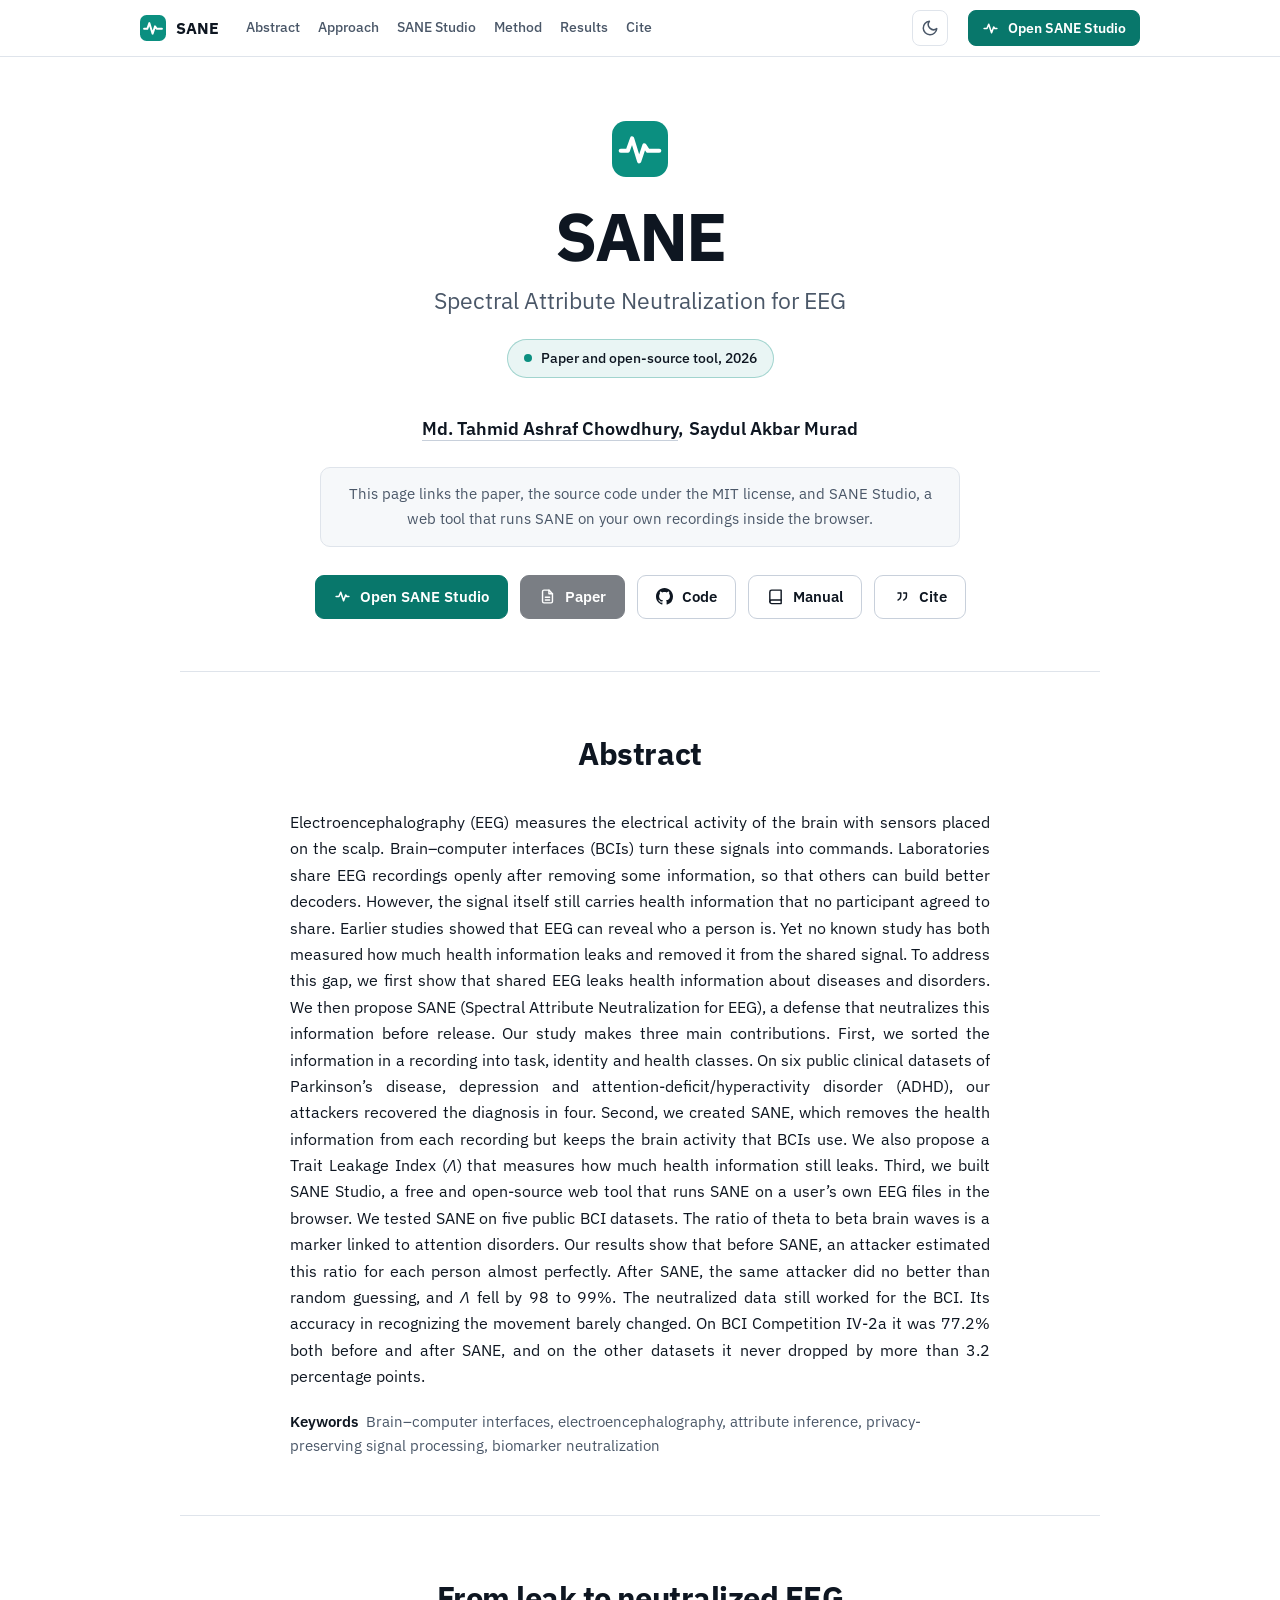
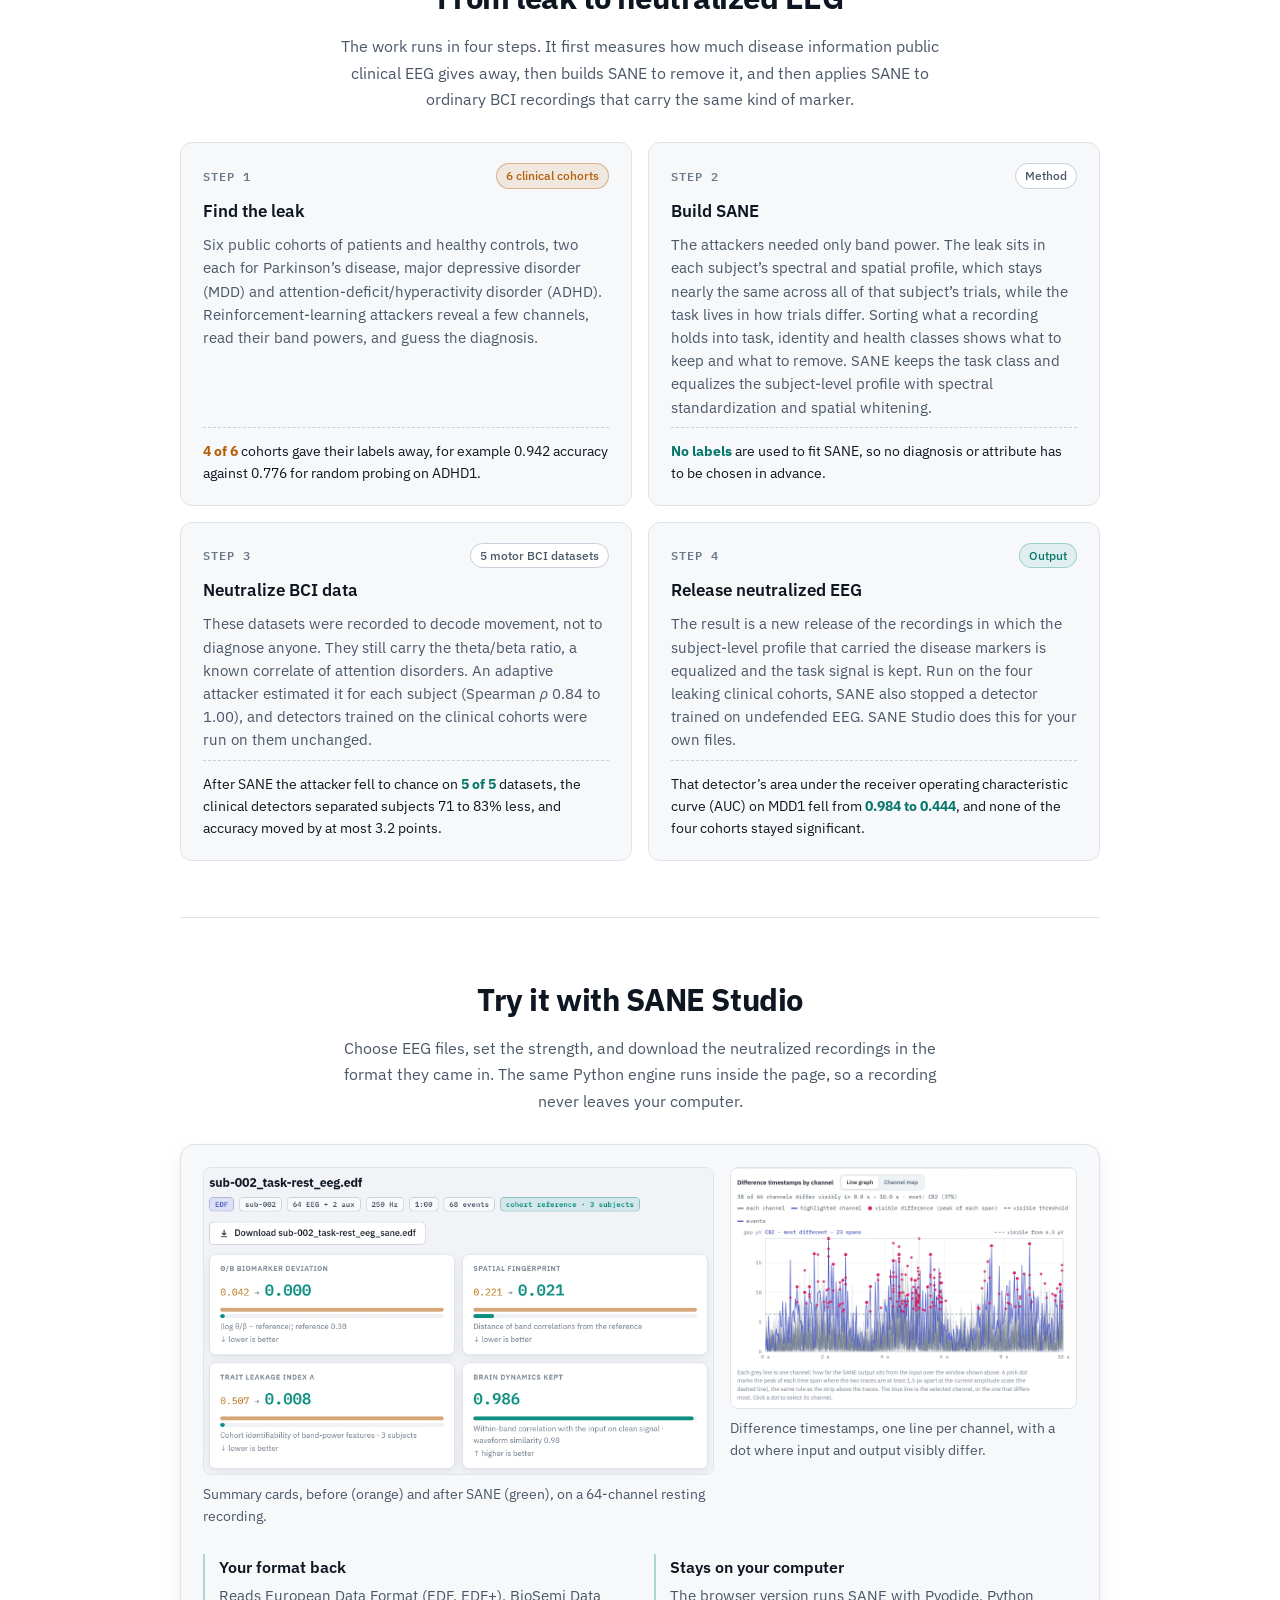
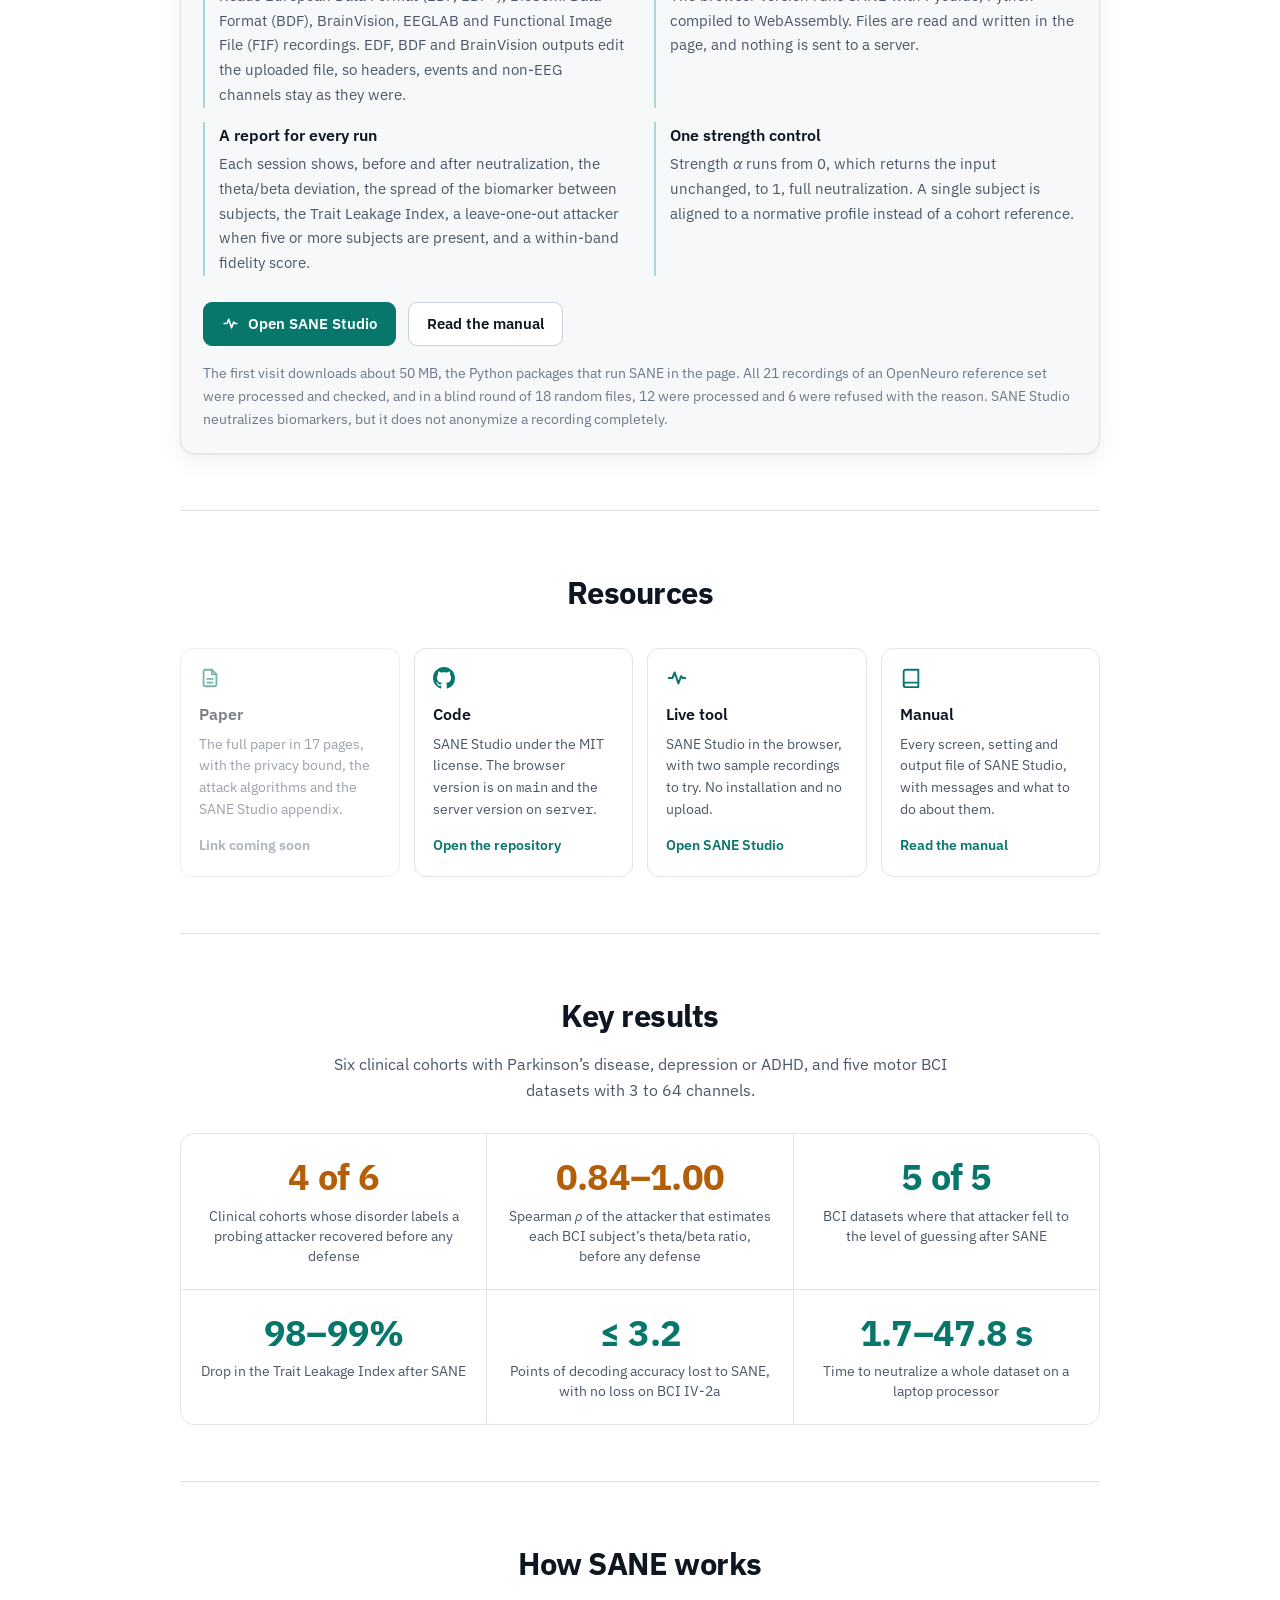
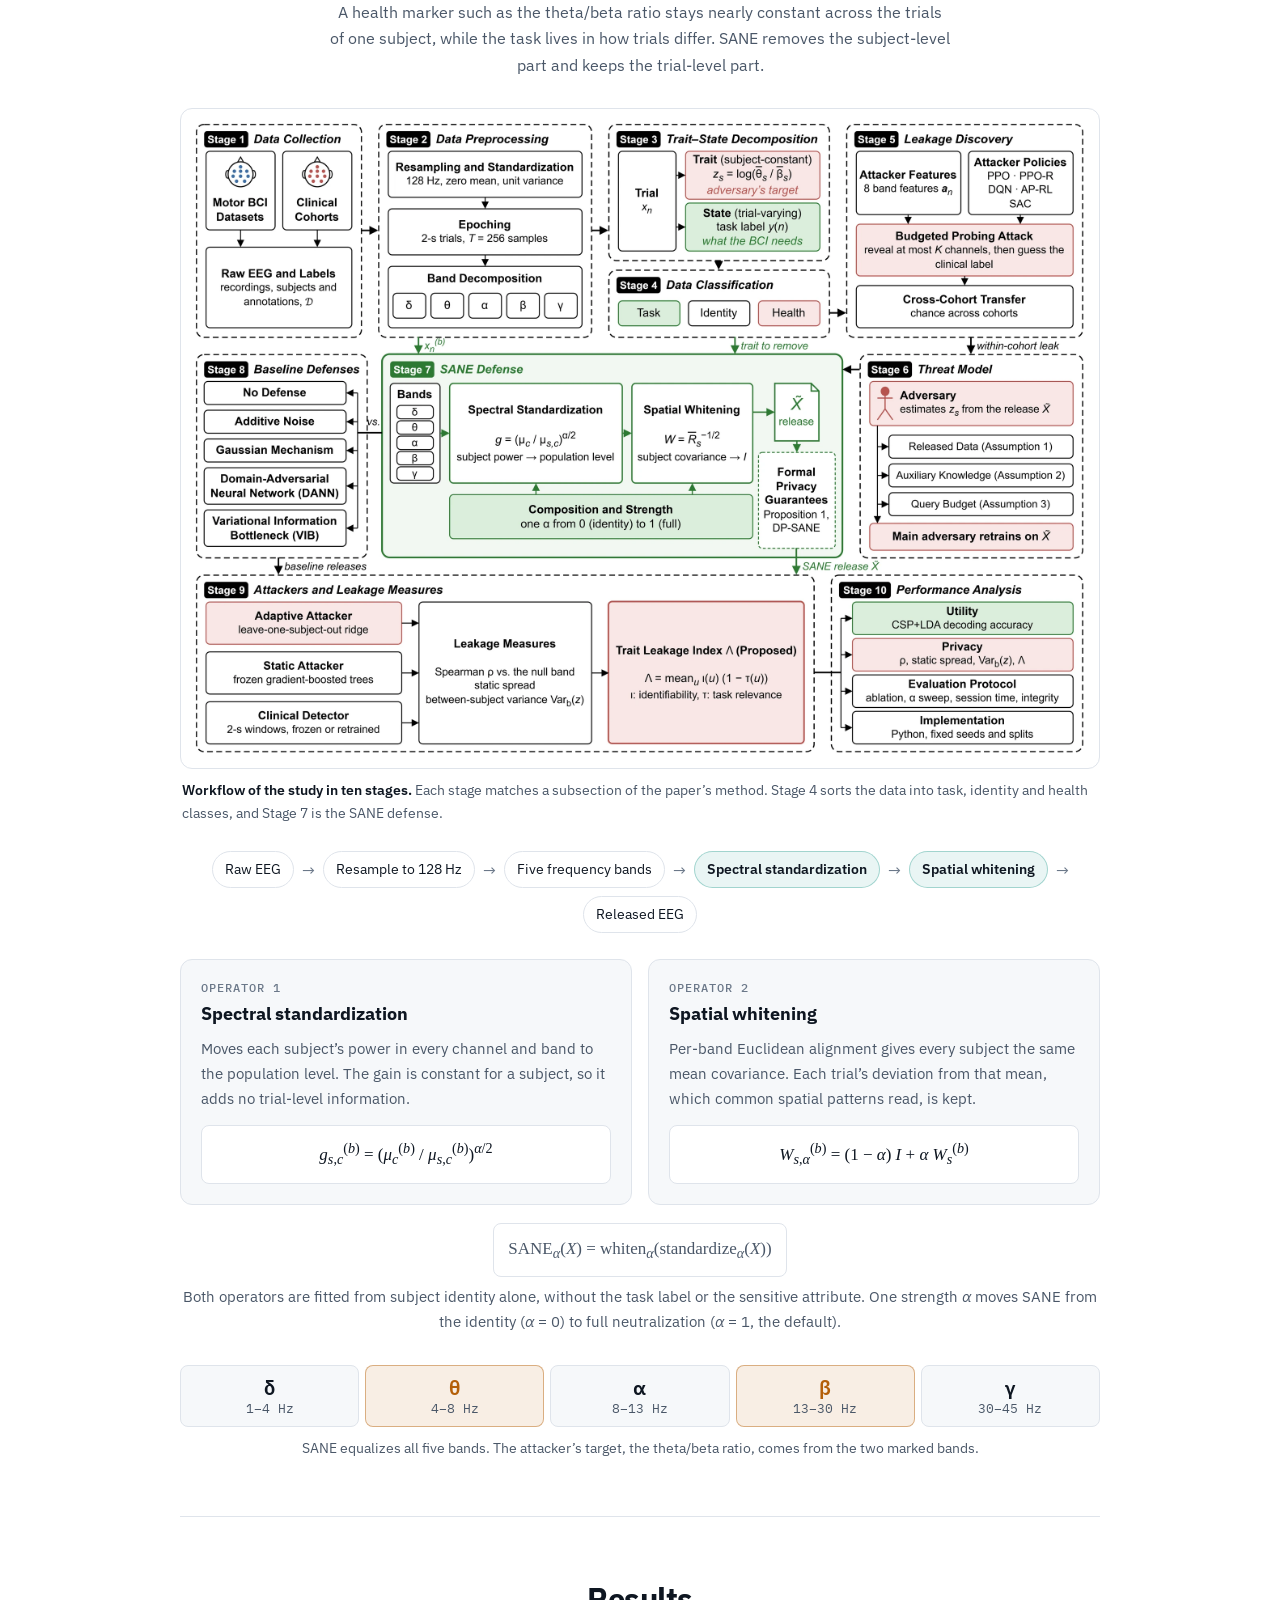
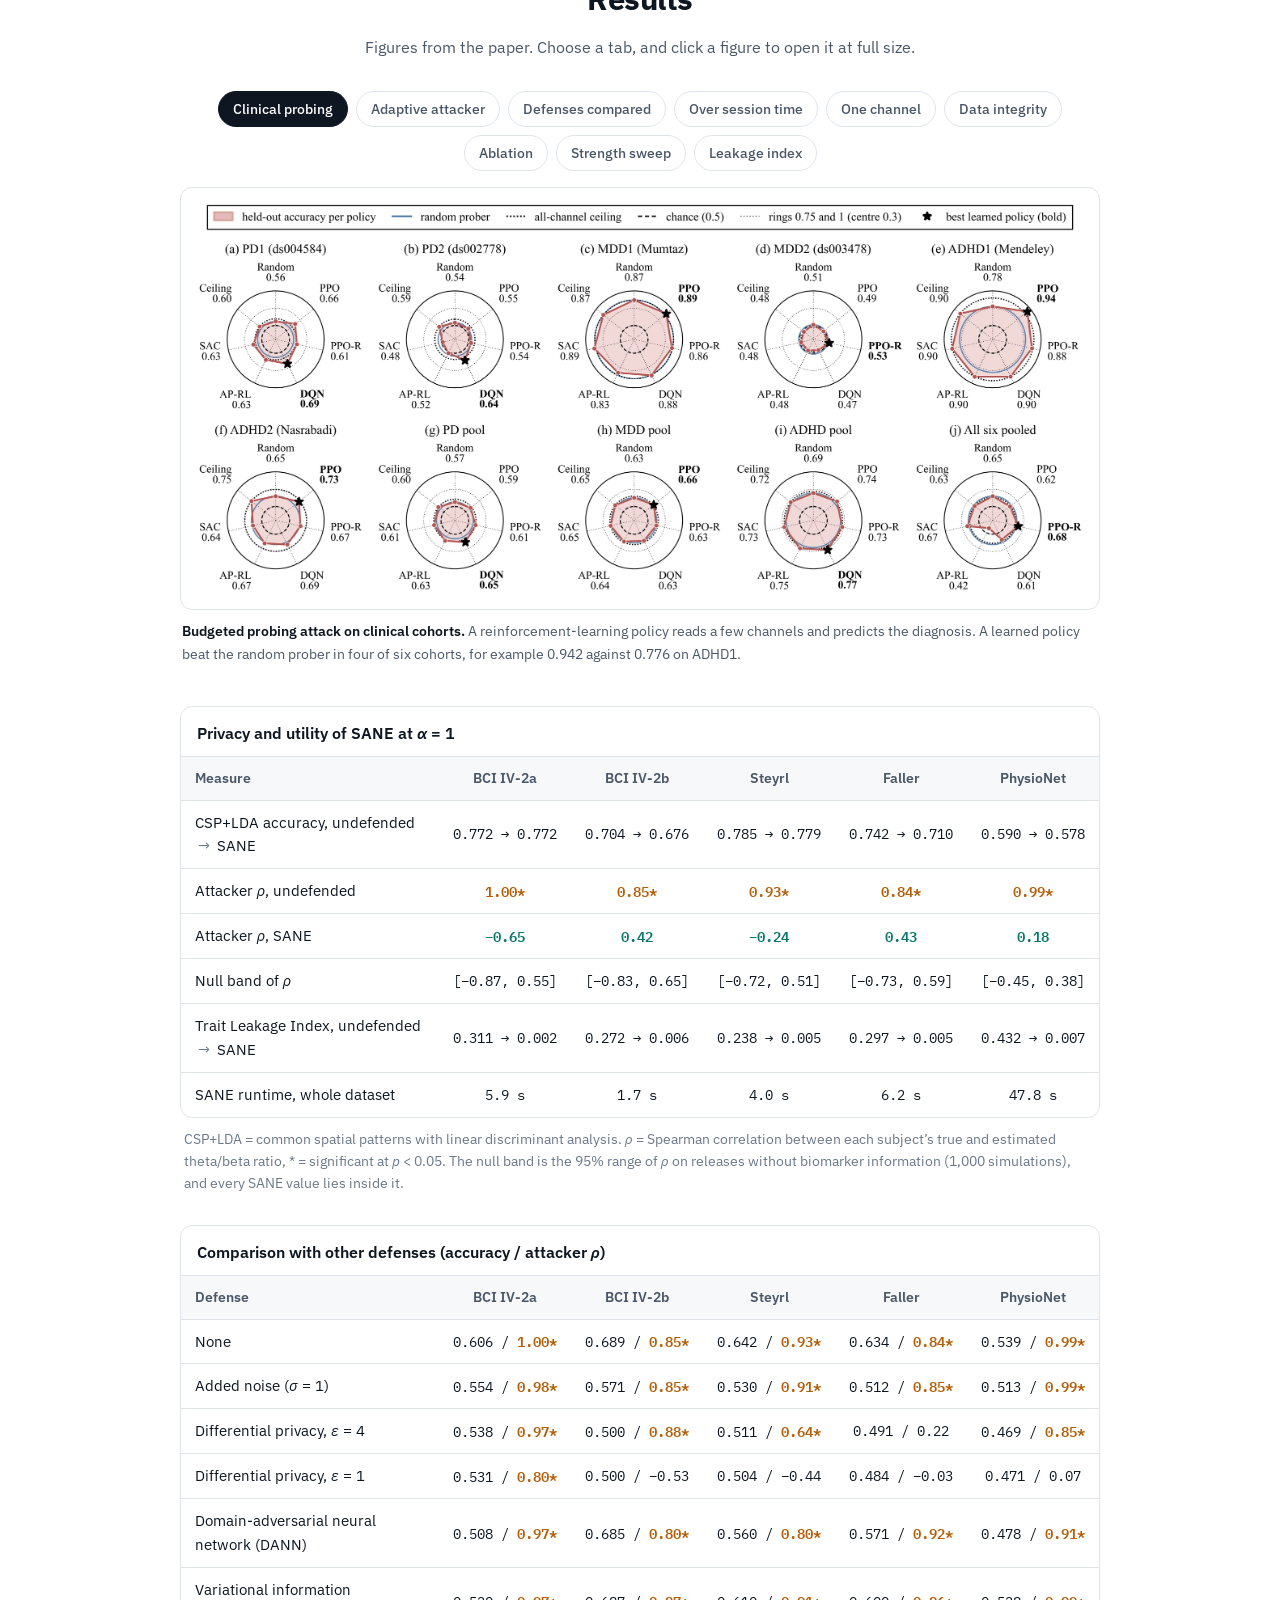
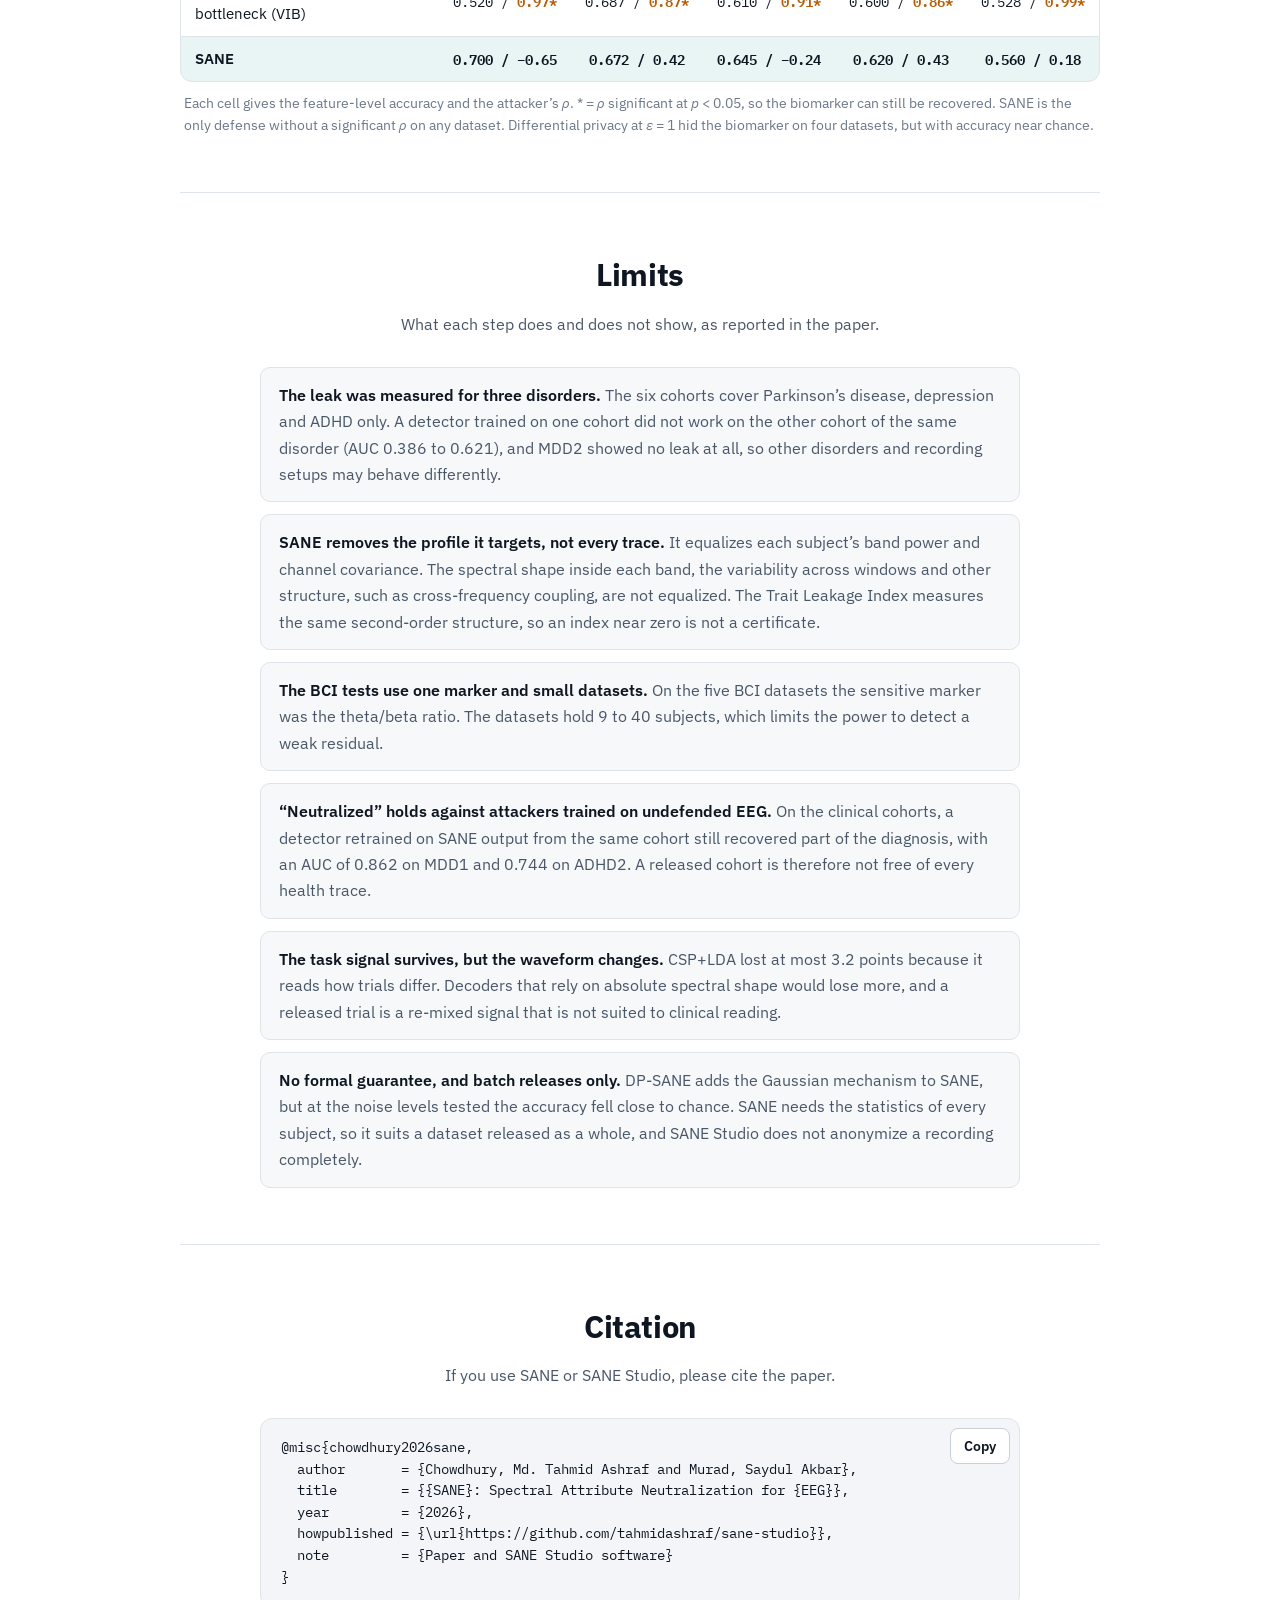
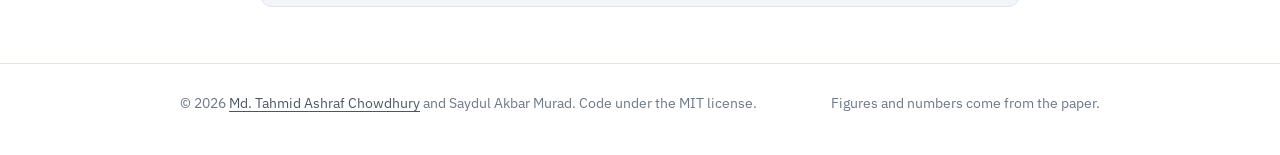
==== index.html @ 921cb422 "Use the edited final abstract on the project page Same content as the paper's final abstract, with v" ====
<!doctype html>
<html lang="en">
<head>
<meta charset="utf-8">
<meta name="viewport" content="width=device-width, initial-scale=1">
<title>SANE: Spectral Attribute Neutralization for EEG</title>
<meta name="description" content="SANE removes subject-level health markers from shared EEG recordings and keeps the brain activity that BCI decoders read. Paper, results, code, and the SANE Studio web tool.">
<meta name="author" content="Md. Tahmid Ashraf Chowdhury, Saydul Akbar Murad">
<meta property="og:title" content="SANE: Spectral Attribute Neutralization for EEG">
<meta property="og:description" content="Paper, code and the SANE Studio web tool for removing health markers from shared EEG.">
<meta property="og:type" content="website">
<!-- PAPER LINK: paste the paper's web address between the quotes below (for example its arXiv or
     IEEE Xplore page). While it is empty, the Paper buttons show "Link coming soon". -->
<script>var SANE_PAPER_URL = "";</script>
<link rel="preconnect" href="https://fonts.googleapis.com">
<link rel="preconnect" href="https://fonts.gstatic.com" crossorigin>
<link rel="stylesheet" href="https://fonts.googleapis.com/css2?family=IBM+Plex+Mono:wght@400;500;600&family=IBM+Plex+Sans:ital,wght@0,400;0,500;0,600;0,700;1,400&display=swap">
<link rel="icon" href="data:image/svg+xml,%3Csvg xmlns='http://www.w3.org/2000/svg' viewBox='0 0 32 32'%3E%3Crect width='32' height='32' rx='8' fill='%230b8f80'/%3E%3Cpath d='M5 17h4l2.5-7 4 13 3-9 2 3H27' fill='none' stroke='white' stroke-width='2.4' stroke-linecap='round' stroke-linejoin='round'/%3E%3C/svg%3E">
<script>
  /* Same key as SANE Studio, so a theme picked on one page carries to the other. */
  try { var t = localStorage.getItem("sane-theme"); if (t === "light" || t === "dark") document.documentElement.dataset.theme = t; } catch (e) {}
</script>
<style>
:root {
  --bg: #ffffff; --surface: #f6f8fa; --surface-2: #eef2f6;
  --line: #dfe4eb; --line-strong: #c8d0db;
  --text: #0e1621; --text-2: #4a5768; --text-3: #6b7889;
  --brand: #08776b; --brand-mark: #0b8f80; --on-brand: #ffffff;
  --brand-soft: rgba(11, 143, 128, .09); --brand-line: rgba(11, 143, 128, .32);
  --in: #b45f08; --in-soft: rgba(194, 104, 10, .11);
  --ink: #0e1621; --on-ink: #ffffff;
  --paper: #ffffff; --code: #f3f5f8;
  --shadow: 0 1px 2px rgba(16, 24, 40, .05), 0 8px 24px rgba(16, 24, 40, .06);
  --sans: "IBM Plex Sans", system-ui, -apple-system, "Segoe UI", sans-serif;
  --mono: "IBM Plex Mono", ui-monospace, "SFMono-Regular", Menlo, Consolas, monospace;
  color-scheme: light;
}
@media (prefers-color-scheme: dark) {
  :root:not([data-theme="light"]) {
    --bg: #0b1016; --surface: #111821; --surface-2: #172130;
    --line: #1f2a37; --line-strong: #2c3848;
    --text: #e7edf5; --text-2: #a4b0c0; --text-3: #7f8c9e;
    --brand: #33d1be; --brand-mark: #0b8f80; --on-brand: #04211d;
    --brand-soft: rgba(51, 209, 190, .10); --brand-line: rgba(51, 209, 190, .34);
    --in: #f2a541; --in-soft: rgba(242, 165, 65, .13);
    --ink: #e7edf5; --on-ink: #0b1016;
    --paper: #ffffff; --code: #0f151d;
    --shadow: 0 1px 0 rgba(255, 255, 255, .03), 0 10px 28px rgba(0, 0, 0, .45);
    color-scheme: dark;
  }
}
:root[data-theme="dark"] {
  --bg: #0b1016; --surface: #111821; --surface-2: #172130;
  --line: #1f2a37; --line-strong: #2c3848;
  --text: #e7edf5; --text-2: #a4b0c0; --text-3: #7f8c9e;
  --brand: #33d1be; --brand-mark: #0b8f80; --on-brand: #04211d;
  --brand-soft: rgba(51, 209, 190, .10); --brand-line: rgba(51, 209, 190, .34);
  --in: #f2a541; --in-soft: rgba(242, 165, 65, .13);
  --ink: #e7edf5; --on-ink: #0b1016;
  --paper: #ffffff; --code: #0f151d;
  --shadow: 0 1px 0 rgba(255, 255, 255, .03), 0 10px 28px rgba(0, 0, 0, .45);
  color-scheme: dark;
}

* { box-sizing: border-box; }
html { scroll-behavior: smooth; scroll-padding-top: 72px; }
@media (prefers-reduced-motion: reduce) { html { scroll-behavior: auto; } * { transition: none !important; } }
body { margin: 0; background: var(--bg); color: var(--text); font: 16px/1.65 var(--sans);
  -webkit-font-smoothing: antialiased; }
a { color: var(--brand); text-underline-offset: 3px; }
a:hover { text-decoration-thickness: 2px; }
:focus-visible { outline: 2px solid var(--brand); outline-offset: 3px; border-radius: 4px; }
img { max-width: 100%; height: auto; display: block; }
h1, h2, h3 { text-wrap: balance; margin: 0; }
.mono { font-family: var(--mono); font-variant-numeric: tabular-nums; }

/* ------------------------------------------------------------ top bar */
.topbar { position: sticky; top: 0; z-index: 10; border-bottom: 1px solid var(--line);
  background: color-mix(in srgb, var(--bg) 88%, transparent); backdrop-filter: saturate(1.4) blur(10px); }
.topbar-in { max-width: 1040px; margin: 0 auto; padding-inline: 20px; height: 56px;
  display: flex; align-items: center; gap: 20px; }
.brand { display: flex; align-items: center; gap: 10px; color: var(--text); text-decoration: none; font-weight: 700; letter-spacing: -.01em; }
.brand svg { width: 26px; height: 26px; flex: none; }
.nav { display: flex; gap: 18px; margin-left: 8px; }
.nav a { color: var(--text-2); text-decoration: none; font-size: 14px; font-weight: 500; }
.nav a:hover { color: var(--text); }
.topbar .spacer { flex: 1; }
.icon-btn { width: 36px; height: 36px; display: inline-grid; place-items: center; border-radius: 8px;
  border: 1px solid var(--line); background: transparent; color: var(--text-2); cursor: pointer; }
.icon-btn:hover { color: var(--text); background: var(--surface); }
.icon-btn svg { width: 18px; height: 18px; }
@media (max-width: 760px) { .nav { display: none; } }

/* ------------------------------------------------------------ buttons */
.btn { display: inline-flex; align-items: center; gap: 9px; height: 44px; padding: 0 18px;
  border-radius: 9px; font: 600 15px/1 var(--sans); text-decoration: none; white-space: nowrap;
  border: 1px solid var(--line-strong); background: var(--bg); color: var(--text);
  transition: background .15s, border-color .15s, transform .06s; }
.btn:hover { background: var(--surface); text-decoration: none; }
.btn:active { transform: translateY(1px); }
.btn svg { width: 17px; height: 17px; flex: none; }
.btn-brand { background: var(--brand); border-color: var(--brand); color: var(--on-brand); }
.btn-brand:hover { background: color-mix(in srgb, var(--brand) 88%, var(--text)); }
.btn-ink { background: var(--ink); border-color: var(--ink); color: var(--on-ink); }
.btn-ink:hover { background: color-mix(in srgb, var(--ink) 86%, var(--bg)); }
.btn-sm { height: 36px; padding: 0 13px; font-size: 14px; border-radius: 8px; }
@media (max-width: 480px) { .topbar .btn-sm span { display: none; } }

.paper-link.soon { opacity: .55; cursor: default; }
.paper-link.soon:hover { background: inherit; }
.btn-ink.paper-link.soon:hover { background: var(--ink); }
.res.paper-link.soon:hover { border-color: var(--line); background: var(--bg); }
.res.paper-link.soon .go { color: var(--text-3); }

/* ------------------------------------------------------------ layout */
.wrap { max-width: 960px; margin: 0 auto; padding-inline: 20px; }
section { padding-block: 56px; border-top: 1px solid var(--line); }
section:first-of-type { border-top: 0; }
.sec-head { text-align: center; margin-bottom: 30px; }
.sec-head h2 { font-size: clamp(25px, 3.4vw, 31px); font-weight: 700; letter-spacing: -.015em; }
.sec-head p { margin: 10px auto 0; max-width: 62ch; color: var(--text-2); }
.prose { max-width: 70ch; margin-inline: auto; }
.prose p { margin: 0 0 14px; }

/* ------------------------------------------------------------ hero */
.hero { text-align: center; padding-block: 64px 52px; }
.hero .mark { width: 56px; height: 56px; margin: 0 auto 18px; }
.hero h1 { font-size: clamp(46px, 8vw, 68px); line-height: 1; letter-spacing: -.035em; font-weight: 700; }
.hero .subtitle { margin: 14px auto 0; font-size: clamp(18px, 2.6vw, 23px); color: var(--text-2); max-width: 42ch; line-height: 1.4; }
.pill { display: inline-flex; align-items: center; gap: 9px; margin-top: 22px; padding: 7px 16px;
  border-radius: 999px; border: 1px solid var(--brand-line); background: var(--brand-soft);
  color: var(--text); font-size: 14px; font-weight: 500; }
.pill i { width: 8px; height: 8px; border-radius: 50%; background: var(--brand-mark); flex: none; }
.authors { margin: 22px 0 0; font-size: 18px; font-weight: 600; }
.authors a { color: var(--text); text-decoration: none; border-bottom: 1px solid var(--line-strong); }
.authors a:hover { border-bottom-color: var(--text); }
.authors .and { margin-right: .15em; }
.release { max-width: 640px; margin: 24px auto 0; padding: 14px 20px; border-radius: 10px;
  background: var(--surface); border: 1px solid var(--line); color: var(--text-2); font-size: 15px; }
.actions { display: flex; flex-wrap: wrap; justify-content: center; gap: 12px; margin-top: 28px; }

/* ------------------------------------------------------------ abstract */
.abstract p { text-align: justify; hyphens: auto; margin: 0; }
.keywords { margin-top: 20px !important; text-align: left !important; color: var(--text-2); font-size: 15px; }
.keywords b { color: var(--text); font-weight: 600; }

/* ------------------------------------------------------------ studio */
.studio-panel { border: 1px solid var(--line); border-radius: 14px; background: var(--surface);
  padding: 22px; box-shadow: var(--shadow); }
.shots { display: grid; grid-template-columns: 1.47fr 1fr; gap: 16px; align-items: start; }
.shots figure { margin: 0; }
.shots img { border-radius: 8px; border: 1px solid var(--line); background: var(--paper); }
.shots figcaption { margin-top: 8px; font-size: 13.5px; color: var(--text-2); }
@media (max-width: 700px) { .shots { grid-template-columns: 1fr; } }
.features { display: grid; grid-template-columns: repeat(2, minmax(0, 1fr)); gap: 14px 28px; margin: 26px 0 0; }
.features div { padding-left: 14px; border-left: 2px solid var(--brand-line); }
.features h3 { font-size: 16px; font-weight: 600; margin-bottom: 4px; }
.features p { margin: 0; color: var(--text-2); font-size: 15px; }
@media (max-width: 640px) { .features { grid-template-columns: 1fr; } }
.studio-cta { display: flex; flex-wrap: wrap; align-items: center; gap: 12px; margin-top: 26px; }
.studio-note { margin: 16px 0 0; font-size: 14px; color: var(--text-3); }

/* ------------------------------------------------------------ resources */
.res-grid { display: grid; grid-template-columns: repeat(4, minmax(0, 1fr)); gap: 14px; }
@media (max-width: 860px) { .res-grid { grid-template-columns: repeat(2, minmax(0, 1fr)); } }
@media (max-width: 460px) { .res-grid { grid-template-columns: 1fr; } }
.res { display: flex; flex-direction: column; gap: 6px; padding: 18px; border: 1px solid var(--line);
  border-radius: 12px; color: var(--text); text-decoration: none; background: var(--bg);
  transition: border-color .15s, background .15s; }
.res:hover { border-color: var(--brand-line); background: var(--surface); text-decoration: none; }
.res svg { width: 22px; height: 22px; color: var(--brand); }
.res h3 { font-size: 16px; font-weight: 600; margin-top: 6px; }
.res p { margin: 0; color: var(--text-2); font-size: 14px; line-height: 1.55; flex: 1; }
.res .go { margin-top: 8px; font-size: 14px; font-weight: 600; color: var(--brand); }

/* ------------------------------------------------------------ key results */
.stats { display: grid; grid-template-columns: repeat(3, minmax(0, 1fr)); gap: 1px; background: var(--line);
  border: 1px solid var(--line); border-radius: 14px; overflow: hidden; }
@media (max-width: 720px) { .stats { grid-template-columns: repeat(2, minmax(0, 1fr)); } }
@media (max-width: 340px) { .stats { grid-template-columns: 1fr; } }
@media (max-width: 520px) { .abstract p { text-align: left; } .stat { padding: 18px 12px; } }
.stat { background: var(--bg); padding: 22px 20px; text-align: center; }
.stat b { display: block; font: 700 clamp(28px, 4vw, 36px)/1.15 var(--sans); letter-spacing: -.02em; color: var(--brand); font-variant-numeric: tabular-nums; }
.stat b.before { color: var(--in); }
.stat span { display: block; margin-top: 8px; font-size: 14px; color: var(--text-2); line-height: 1.45; }

/* ------------------------------------------------------------ method */
.figure-card { margin: 0; border: 1px solid var(--line); border-radius: 12px; background: var(--paper); padding: 14px; }
.figure-card a { display: block; }
.fig-cap { margin: 10px 2px 0; font-size: 14px; color: var(--text-2); }
.fig-cap b { color: var(--text); font-weight: 600; }
.ops { display: grid; grid-template-columns: repeat(2, minmax(0, 1fr)); gap: 16px; margin-top: 26px; }
@media (max-width: 680px) { .ops { grid-template-columns: minmax(0, 1fr); } }
.op { min-width: 0; border: 1px solid var(--line); border-radius: 12px; padding: 20px; background: var(--surface); }
.op .step { font: 500 12px var(--mono); letter-spacing: .08em; text-transform: uppercase; color: var(--text-3); }
.op h3 { font-size: 18px; margin: 4px 0 8px; }
.op p { margin: 0; color: var(--text-2); font-size: 15px; }
.eq { margin: 14px 0 0; padding: 12px 14px; border-radius: 8px; background: var(--bg); border: 1px solid var(--line);
  font: 17px/1.5 "Cambria Math", "STIX Two Math", "Times New Roman", serif; text-align: center; overflow-x: auto; white-space: nowrap; }
.eq i { font-style: italic; }
@media (max-width: 480px) { .eq { font-size: 15px; padding-inline: 8px; } .op { padding: 16px; } }
.compose { margin: 18px 0 0; text-align: center; color: var(--text-2); font-size: 15px; }
.compose .eq { display: inline-block; max-width: 100%; margin: 0 0 8px; vertical-align: top; }
.bands { margin-top: 30px; }
.bands-row { display: grid; grid-template-columns: repeat(5, minmax(0, 1fr)); gap: 6px; }
.band { border-radius: 8px; padding: 10px 6px; text-align: center; background: var(--surface); border: 1px solid var(--line); }
.band b { display: block; font: 600 20px/1.2 var(--sans); }
.band span { display: block; font: 12.5px/1.3 var(--mono); color: var(--text-2); }
.band.hot { background: var(--in-soft); border-color: color-mix(in srgb, var(--in) 45%, transparent); }
.band.hot b { color: var(--in); }
.bands p { margin: 10px 0 0; font-size: 14px; color: var(--text-2); text-align: center; }
.pipeline { display: flex; flex-wrap: wrap; justify-content: center; align-items: center; gap: 8px; margin-top: 26px; }
.pipeline span { padding: 6px 12px; border-radius: 999px; border: 1px solid var(--line); background: var(--bg); font-size: 14px; }
.pipeline span.sane { border-color: var(--brand-line); background: var(--brand-soft); font-weight: 600; }
.pipeline em { color: var(--text-3); font-style: normal; }

/* ------------------------------------------------------------ figure viewer */
.tabs { display: flex; flex-wrap: wrap; justify-content: center; gap: 8px; margin-bottom: 16px; }
@media (max-width: 640px) { .tabs { flex-wrap: nowrap; justify-content: flex-start; overflow-x: auto; padding-bottom: 6px; scrollbar-width: thin; } }
.tabs button { flex: none; height: 36px; padding: 0 14px; border-radius: 999px; border: 1px solid var(--line);
  background: var(--bg); color: var(--text-2); font: 500 14px var(--sans); cursor: pointer; }
.tabs button:hover { color: var(--text); border-color: var(--line-strong); }
.tabs button[aria-selected="true"] { background: var(--ink); border-color: var(--ink); color: var(--on-ink); }
.viewer .fig-cap { min-height: 3.2em; }
.open-full { font-size: 13px; color: var(--text-3); margin-top: 6px; }

/* ------------------------------------------------------------ tables */
.table-wrap { overflow-x: auto; border: 1px solid var(--line); border-radius: 12px; }
table { width: 100%; border-collapse: collapse; font-size: 14.5px; min-width: 680px; }
caption { caption-side: top; text-align: left; padding: 14px 16px 10px; font-weight: 600; font-size: 15.5px; }
th, td { padding: 10px 14px; text-align: center; border-top: 1px solid var(--line); white-space: nowrap; }
th:first-child, td:first-child { text-align: left; white-space: normal; min-width: 190px; }
thead th { background: var(--surface); font-weight: 600; font-size: 13.5px; color: var(--text-2); }
td.num, td .num { font-family: var(--mono); font-variant-numeric: tabular-nums; font-size: 13.5px; }
tr.sane-row td { background: var(--brand-soft); font-weight: 600; }
.leak { color: var(--in); font-weight: 600; }
.hid { color: var(--brand); font-weight: 600; }
.t-note { margin: 10px 4px 0; font-size: 13.5px; color: var(--text-3); }
.table-block + .table-block { margin-top: 30px; }
.arrow { color: var(--text-3); padding-inline: 3px; }

/* ------------------------------------------------------------ approach (four steps) */
.flow { list-style: none; margin: 0; padding: 0; display: grid; grid-template-columns: repeat(2, minmax(0, 1fr)); gap: 16px; }
@media (max-width: 540px) { .flow { grid-template-columns: minmax(0, 1fr); } }
.flow-card { display: flex; flex-direction: column; gap: 8px; padding: 20px 22px; border: 1px solid var(--line);
  border-radius: 12px; background: var(--surface); }
.flow-top { display: flex; align-items: center; justify-content: space-between; gap: 8px; flex-wrap: wrap; }
.flow-n { font: 600 12px var(--mono); letter-spacing: .08em; text-transform: uppercase; color: var(--text-3); }
.tag { font-size: 12px; font-weight: 500; padding: 2px 9px; border-radius: 999px; border: 1px solid var(--line-strong);
  color: var(--text-2); background: var(--bg); white-space: nowrap; }
.tag.clin { color: var(--in); border-color: color-mix(in srgb, var(--in) 40%, transparent); background: var(--in-soft); }
.tag.out { color: var(--brand); border-color: var(--brand-line); background: var(--brand-soft); }
.flow-card h3 { font-size: 17px; font-weight: 600; }
.flow-card p { margin: 0; font-size: 14.5px; color: var(--text-2); line-height: 1.6; }
.flow-card .flow-fact { margin-top: auto; padding-top: 12px; border-top: 1px dashed var(--line-strong); color: var(--text); font-size: 14px; }
.flow-fact b { font-weight: 700; color: var(--brand); }
.flow-fact b.before { color: var(--in); }

/* ------------------------------------------------------------ limits */
.limits { display: grid; gap: 12px; max-width: 760px; margin: 0 auto; padding: 0; list-style: none; }
.limits li { padding: 14px 18px; border: 1px solid var(--line); border-radius: 10px; background: var(--surface); color: var(--text-2); }
.limits li b { color: var(--text); font-weight: 600; }

/* ------------------------------------------------------------ citation */
.bib { position: relative; max-width: 760px; margin: 0 auto; }
.bib pre { margin: 0; padding: 18px 20px; border-radius: 12px; background: var(--code); border: 1px solid var(--line);
  font: 13.5px/1.6 var(--mono); overflow-x: auto; color: var(--text); }
.bib .copy { position: absolute; top: 10px; right: 10px; }

/* ------------------------------------------------------------ footer */
footer { border-top: 1px solid var(--line); padding-block: 28px 40px; color: var(--text-3); font-size: 14px; }
footer .wrap { display: flex; flex-wrap: wrap; gap: 8px 22px; justify-content: space-between; }
footer a { color: var(--text-2); }
</style>
</head>
<body>

<header class="topbar">
  <div class="topbar-in">
    <a class="brand" href="#top" aria-label="SANE, back to top">
      <svg viewBox="0 0 32 32" aria-hidden="true"><rect width="32" height="32" rx="8" fill="#0b8f80"/><path d="M5 17h4l2.5-7 4 13 3-9 2 3H27" fill="none" stroke="#fff" stroke-width="2.4" stroke-linecap="round" stroke-linejoin="round"/></svg>
      SANE
    </a>
    <nav class="nav" aria-label="Sections">
      <a href="#abstract">Abstract</a>
      <a href="#approach">Approach</a>
      <a href="#studio">SANE Studio</a>
      <a href="#method">Method</a>
      <a href="#results">Results</a>
      <a href="#cite">Cite</a>
    </nav>
    <span class="spacer"></span>
    <button class="icon-btn" id="themeBtn" type="button" aria-label="Switch between light and dark theme">
      <svg viewBox="0 0 24 24" fill="none" stroke="currentColor" stroke-width="2" stroke-linecap="round" stroke-linejoin="round" aria-hidden="true"><path d="M21 12.8A9 9 0 1 1 11.2 3a7 7 0 0 0 9.8 9.8z"/></svg>
    </button>
    <a class="btn btn-brand btn-sm" href="studio.html">
      <svg viewBox="0 0 24 24" fill="none" stroke="currentColor" stroke-width="2.2" stroke-linecap="round" stroke-linejoin="round" aria-hidden="true"><path d="M3 12h4l2.5-6 4 12 3-8 1.5 2H21"/></svg>
      <span>Open SANE Studio</span>
    </a>
  </div>
</header>

<main class="wrap" id="top">

  <!-- ================================================================ hero -->
  <section class="hero">
    <svg class="mark" viewBox="0 0 32 32" aria-hidden="true"><rect width="32" height="32" rx="8" fill="#0b8f80"/><path d="M5 17h4l2.5-7 4 13 3-9 2 3H27" fill="none" stroke="#fff" stroke-width="2.4" stroke-linecap="round" stroke-linejoin="round"/></svg>
    <h1>SANE</h1>
    <p class="subtitle">Spectral Attribute Neutralization for EEG</p>
    <!-- Venue line. After the review decision, replace the text, for example: Accepted at IEEE S&amp;P 2027 -->
    <p class="pill"><i></i>Paper and open-source tool, 2026</p>
    <p class="authors"><a href="https://tahmidashraf.github.io/">Md. Tahmid Ashraf Chowdhury</a><span class="and">,</span> <span>Saydul Akbar Murad</span></p>
    <p class="release">This page links the paper, the source code under the MIT license, and SANE Studio, a web tool that runs SANE on your own recordings inside the browser.</p>
    <div class="actions">
      <a class="btn btn-brand" href="studio.html">
        <svg viewBox="0 0 24 24" fill="none" stroke="currentColor" stroke-width="2.2" stroke-linecap="round" stroke-linejoin="round" aria-hidden="true"><path d="M3 12h4l2.5-6 4 12 3-8 1.5 2H21"/></svg>
        Open SANE Studio
      </a>
      <a class="btn btn-ink paper-link" href="#">
        <svg viewBox="0 0 24 24" fill="none" stroke="currentColor" stroke-width="2" stroke-linecap="round" stroke-linejoin="round" aria-hidden="true"><path d="M14 3H7a2 2 0 0 0-2 2v14a2 2 0 0 0 2 2h10a2 2 0 0 0 2-2V8z"/><path d="M14 3v5h5M9 13h6M9 17h6"/></svg>
        Paper
      </a>
      <a class="btn" href="https://github.com/tahmidashraf/sane-studio">
        <svg viewBox="0 0 16 16" fill="currentColor" aria-hidden="true"><path d="M8 0C3.58 0 0 3.58 0 8c0 3.54 2.29 6.53 5.47 7.59.4.07.55-.17.55-.38 0-.19-.01-.82-.01-1.49-2.01.37-2.53-.49-2.69-.94-.09-.23-.48-.94-.82-1.13-.28-.15-.68-.52-.01-.53.63-.01 1.08.58 1.23.82.72 1.21 1.87.87 2.33.66.07-.52.28-.87.51-1.07-1.78-.2-3.64-.89-3.64-3.95 0-.87.31-1.59.82-2.15-.08-.2-.36-1.02.08-2.12 0 0 .67-.21 2.2.82.64-.18 1.32-.27 2-.27.68 0 1.36.09 2 .27 1.53-1.04 2.2-.82 2.2-.82.44 1.1.16 1.92.08 2.12.51.56.82 1.27.82 2.15 0 3.07-1.87 3.75-3.65 3.95.29.25.54.73.54 1.48 0 1.07-.01 1.93-.01 2.2 0 .21.15.46.55.38A8.013 8.013 0 0 0 16 8c0-4.42-3.58-8-8-8z"/></svg>
        Code
      </a>
      <a class="btn" href="manual.html">
        <svg viewBox="0 0 24 24" fill="none" stroke="currentColor" stroke-width="2" stroke-linecap="round" stroke-linejoin="round" aria-hidden="true"><path d="M4 19.5A2.5 2.5 0 0 1 6.5 17H20V3H6.5A2.5 2.5 0 0 0 4 5.5z"/><path d="M4 19.5A2.5 2.5 0 0 0 6.5 22H20v-5"/></svg>
        Manual
      </a>
      <a class="btn" href="#cite">
        <svg viewBox="0 0 24 24" fill="none" stroke="currentColor" stroke-width="2" stroke-linecap="round" stroke-linejoin="round" aria-hidden="true"><path d="M7 7h4v4c0 3-1.5 5-4 6M15 7h4v4c0 3-1.5 5-4 6"/></svg>
        Cite
      </a>
    </div>
  </section>

  <!-- ================================================================ abstract -->
  <section id="abstract" class="abstract">
    <div class="sec-head"><h2>Abstract</h2></div>
    <div class="prose">
      <!-- The abstract is the paper's abstract, word for word. -->
      <p>Electroencephalography (EEG) measures the electrical activity of the brain with sensors placed on the scalp. Brain–computer interfaces (BCIs) turn these signals into commands. Laboratories share EEG recordings openly after removing some information, so that others can build better decoders. However, the signal itself still carries health information that no participant agreed to share. Earlier studies showed that EEG can reveal who a person is. Yet no known study has both measured how much health information leaks and removed it from the shared signal. To address this gap, we first show that shared EEG leaks health information about diseases and disorders. We then propose SANE (Spectral Attribute Neutralization for EEG), a defense that neutralizes this information before release. Our study makes three main contributions. First, we sorted the information in a recording into task, identity and health classes. On six public clinical datasets of Parkinson’s disease, depression and attention-deficit/hyperactivity disorder (ADHD), our attackers recovered the diagnosis in four. Second, we created SANE, which removes the health information from each recording but keeps the brain activity that BCIs use. We also propose a Trait Leakage Index (<i>Λ</i>) that measures how much health information still leaks. Third, we built SANE Studio, a free and open-source web tool that runs SANE on a user’s own EEG files in the browser. We tested SANE on five public BCI datasets. The ratio of theta to beta brain waves is a marker linked to attention disorders. Our results show that before SANE, an attacker estimated this ratio for each person almost perfectly. After SANE, the same attacker did no better than random guessing, and <i>Λ</i> fell by 98 to 99%. The neutralized data still worked for the BCI. Its accuracy in recognizing the movement barely changed. On BCI Competition IV-2a it was 77.2% both before and after SANE, and on the other datasets it never dropped by more than 3.2 percentage points.</p>
      <p class="keywords"><b>Keywords</b>&ensp;Brain–computer interfaces, electroencephalography, attribute inference, privacy-preserving signal processing, biomarker neutralization</p>
    </div>
  </section>

  <!-- ================================================================ approach -->
  <section id="approach">
    <div class="sec-head">
      <h2>From leak to neutralized EEG</h2>
      <p>The work runs in four steps. It first measures how much disease information public clinical EEG gives away, then builds SANE to remove it, and then applies SANE to ordinary BCI recordings that carry the same kind of marker.</p>
    </div>
    <ol class="flow">
      <li class="flow-card">
        <div class="flow-top"><span class="flow-n">Step 1</span><span class="tag clin">6 clinical cohorts</span></div>
        <h3>Find the leak</h3>
        <p>Six public cohorts of patients and healthy controls, two each for Parkinson’s disease, major depressive disorder (MDD) and attention-deficit/hyperactivity disorder (ADHD). Reinforcement-learning attackers reveal a few channels, read their band powers, and guess the diagnosis.</p>
        <p class="flow-fact"><b class="before">4 of 6</b> cohorts gave their labels away, for example 0.942 accuracy against 0.776 for random probing on ADHD1.</p>
      </li>
      <li class="flow-card">
        <div class="flow-top"><span class="flow-n">Step 2</span><span class="tag">Method</span></div>
        <h3>Build SANE</h3>
        <p>The attackers needed only band power. The leak sits in each subject’s spectral and spatial profile, which stays nearly the same across all of that subject’s trials, while the task lives in how trials differ. Sorting what a recording holds into task, identity and health classes shows what to keep and what to remove. SANE keeps the task class and equalizes the subject-level profile with spectral standardization and spatial whitening.</p>
        <p class="flow-fact"><b>No labels</b> are used to fit SANE, so no diagnosis or attribute has to be chosen in advance.</p>
      </li>
      <li class="flow-card">
        <div class="flow-top"><span class="flow-n">Step 3</span><span class="tag">5 motor BCI datasets</span></div>
        <h3>Neutralize BCI data</h3>
        <p>These datasets were recorded to decode movement, not to diagnose anyone. They still carry the theta/beta ratio, a known correlate of attention disorders. An adaptive attacker estimated it for each subject (Spearman <i>ρ</i> 0.84 to 1.00), and detectors trained on the clinical cohorts were run on them unchanged.</p>
        <p class="flow-fact">After SANE the attacker fell to chance on <b>5 of 5</b> datasets, the clinical detectors separated subjects 71 to 83% less, and accuracy moved by at most 3.2 points.</p>
      </li>
      <li class="flow-card">
        <div class="flow-top"><span class="flow-n">Step 4</span><span class="tag out">Output</span></div>
        <h3>Release neutralized EEG</h3>
        <p>The result is a new release of the recordings in which the subject-level profile that carried the disease markers is equalized and the task signal is kept. Run on the four leaking clinical cohorts, SANE also stopped a detector trained on undefended EEG. SANE Studio does this for your own files.</p>
        <p class="flow-fact">That detector’s area under the receiver operating characteristic curve (AUC) on MDD1 fell from <b>0.984 to 0.444</b>, and none of the four cohorts stayed significant.</p>
      </li>
    </ol>
  </section>

  <!-- ================================================================ studio -->
  <section id="studio">
    <div class="sec-head">
      <h2>Try it with SANE Studio</h2>
      <p>Choose EEG files, set the strength, and download the neutralized recordings in the format they came in. The same Python engine runs inside the page, so a recording never leaves your computer.</p>
    </div>
    <div class="studio-panel">
      <div class="shots">
        <figure>
          <img src="static/img/studio_results_cards.webp" width="1572" height="946" loading="lazy"
               alt="SANE Studio summary cards comparing a 64-channel resting recording before and after SANE">
          <figcaption>Summary cards, before (orange) and after SANE (green), on a 64-channel resting recording.</figcaption>
        </figure>
        <figure>
          <img src="static/img/studio_diffgraph.webp" width="1536" height="1068" loading="lazy"
               alt="SANE Studio difference graph with one line per channel and dots at each visible difference">
          <figcaption>Difference timestamps, one line per channel, with a dot where input and output visibly differ.</figcaption>
        </figure>
      </div>
      <div class="features">
        <div>
          <h3>Your format back</h3>
          <p>Reads European Data Format (EDF, EDF+), BioSemi Data Format (BDF), BrainVision, EEGLAB and Functional Image File (FIF) recordings. EDF, BDF and BrainVision outputs edit the uploaded file, so headers, events and non-EEG channels stay as they were.</p>
        </div>
        <div>
          <h3>Stays on your computer</h3>
          <p>The browser version runs SANE with Pyodide, Python compiled to WebAssembly. Files are read and written in the page, and nothing is sent to a server.</p>
        </div>
        <div>
          <h3>A report for every run</h3>
          <p>Each session shows, before and after neutralization, the theta/beta deviation, the spread of the biomarker between subjects, the Trait Leakage Index, a leave-one-out attacker when five or more subjects are present, and a within-band fidelity score.</p>
        </div>
        <div>
          <h3>One strength control</h3>
          <p>Strength <i>α</i> runs from 0, which returns the input unchanged, to 1, full neutralization. A single subject is aligned to a normative profile instead of a cohort reference.</p>
        </div>
      </div>
      <div class="studio-cta">
        <a class="btn btn-brand" href="studio.html">
          <svg viewBox="0 0 24 24" fill="none" stroke="currentColor" stroke-width="2.2" stroke-linecap="round" stroke-linejoin="round" aria-hidden="true"><path d="M3 12h4l2.5-6 4 12 3-8 1.5 2H21"/></svg>
          Open SANE Studio
        </a>
        <a class="btn" href="manual.html">Read the manual</a>
      </div>
      <p class="studio-note">The first visit downloads about 50 MB, the Python packages that run SANE in the page. All 21 recordings of an OpenNeuro reference set were processed and checked, and in a blind round of 18 random files, 12 were processed and 6 were refused with the reason. SANE Studio neutralizes biomarkers, but it does not anonymize a recording completely.</p>
    </div>
  </section>

  <!-- ================================================================ resources -->
  <section id="resources">
    <div class="sec-head"><h2>Resources</h2></div>
    <div class="res-grid">
      <a class="res paper-link" href="#">
        <svg viewBox="0 0 24 24" fill="none" stroke="currentColor" stroke-width="2" stroke-linecap="round" stroke-linejoin="round" aria-hidden="true"><path d="M14 3H7a2 2 0 0 0-2 2v14a2 2 0 0 0 2 2h10a2 2 0 0 0 2-2V8z"/><path d="M14 3v5h5M9 13h6M9 17h6"/></svg>
        <h3>Paper</h3>
        <p>The full paper in 17 pages, with the privacy bound, the attack algorithms and the SANE Studio appendix.</p>
        <span class="go">Read the paper</span>
      </a>
      <a class="res" href="https://github.com/tahmidashraf/sane-studio">
        <svg viewBox="0 0 16 16" fill="currentColor" aria-hidden="true"><path d="M8 0C3.58 0 0 3.58 0 8c0 3.54 2.29 6.53 5.47 7.59.4.07.55-.17.55-.38 0-.19-.01-.82-.01-1.49-2.01.37-2.53-.49-2.69-.94-.09-.23-.48-.94-.82-1.13-.28-.15-.68-.52-.01-.53.63-.01 1.08.58 1.23.82.72 1.21 1.87.87 2.33.66.07-.52.28-.87.51-1.07-1.78-.2-3.64-.89-3.64-3.95 0-.87.31-1.59.82-2.15-.08-.2-.36-1.02.08-2.12 0 0 .67-.21 2.2.82.64-.18 1.32-.27 2-.27.68 0 1.36.09 2 .27 1.53-1.04 2.2-.82 2.2-.82.44 1.1.16 1.92.08 2.12.51.56.82 1.27.82 2.15 0 3.07-1.87 3.75-3.65 3.95.29.25.54.73.54 1.48 0 1.07-.01 1.93-.01 2.2 0 .21.15.46.55.38A8.013 8.013 0 0 0 16 8c0-4.42-3.58-8-8-8z"/></svg>
        <h3>Code</h3>
        <p>SANE Studio under the MIT license. The browser version is on <span class="mono">main</span> and the server version on <span class="mono">server</span>.</p>
        <span class="go">Open the repository</span>
      </a>
      <a class="res" href="studio.html">
        <svg viewBox="0 0 24 24" fill="none" stroke="currentColor" stroke-width="2.2" stroke-linecap="round" stroke-linejoin="round" aria-hidden="true"><path d="M3 12h4l2.5-6 4 12 3-8 1.5 2H21"/></svg>
        <h3>Live tool</h3>
        <p>SANE Studio in the browser, with two sample recordings to try. No installation and no upload.</p>
        <span class="go">Open SANE Studio</span>
      </a>
      <a class="res" href="manual.html">
        <svg viewBox="0 0 24 24" fill="none" stroke="currentColor" stroke-width="2" stroke-linecap="round" stroke-linejoin="round" aria-hidden="true"><path d="M4 19.5A2.5 2.5 0 0 1 6.5 17H20V3H6.5A2.5 2.5 0 0 0 4 5.5z"/><path d="M4 19.5A2.5 2.5 0 0 0 6.5 22H20v-5"/></svg>
        <h3>Manual</h3>
        <p>Every screen, setting and output file of SANE Studio, with messages and what to do about them.</p>
        <span class="go">Read the manual</span>
      </a>
    </div>
  </section>

  <!-- ================================================================ key results -->
  <section id="key-results">
    <div class="sec-head">
      <h2>Key results</h2>
      <p>Six clinical cohorts with Parkinson’s disease, depression or ADHD, and five motor BCI datasets with 3 to 64 channels.</p>
    </div>
    <div class="stats">
      <div class="stat"><b class="before">4 of 6</b><span>Clinical cohorts whose disorder labels a probing attacker recovered before any defense</span></div>
      <div class="stat"><b class="before">0.84–1.00</b><span>Spearman <i>ρ</i> of the attacker that estimates each BCI subject’s theta/beta ratio, before any defense</span></div>
      <div class="stat"><b>5 of 5</b><span>BCI datasets where that attacker fell to the level of guessing after SANE</span></div>
      <div class="stat"><b>98–99%</b><span>Drop in the Trait Leakage Index after SANE</span></div>
      <div class="stat"><b>≤ 3.2</b><span>Points of decoding accuracy lost to SANE, with no loss on BCI IV-2a</span></div>
      <div class="stat"><b>1.7–47.8 s</b><span>Time to neutralize a whole dataset on a laptop processor</span></div>
    </div>
  </section>

  <!-- ================================================================ method -->
  <section id="method">
    <div class="sec-head">
      <h2>How SANE works</h2>
      <p>A health marker such as the theta/beta ratio stays nearly constant across the trials of one subject, while the task lives in how trials differ. SANE removes the subject-level part and keeps the trial-level part.</p>
    </div>

    <figure class="figure-card">
      <a href="static/img/fig_method.webp"><img src="static/img/fig_method.webp" width="2200" height="1560" loading="lazy"
         alt="Workflow of the study in ten stages, from data collection to performance analysis, with data classification as Stage 4 and the SANE defense as Stage 7"></a>
    </figure>
    <p class="fig-cap"><b>Workflow of the study in ten stages.</b> Each stage matches a subsection of the paper’s method. Stage 4 sorts the data into task, identity and health classes, and Stage 7 is the SANE defense.</p>

    <div class="pipeline" aria-label="Processing steps">
      <span>Raw EEG</span><em>→</em>
      <span>Resample to 128 Hz</span><em>→</em>
      <span>Five frequency bands</span><em>→</em>
      <span class="sane">Spectral standardization</span><em>→</em>
      <span class="sane">Spatial whitening</span><em>→</em>
      <span>Released EEG</span>
    </div>

    <div class="ops">
      <div class="op">
        <div class="step">Operator 1</div>
        <h3>Spectral standardization</h3>
        <p>Moves each subject’s power in every channel and band to the population level. The gain is constant for a subject, so it adds no trial-level information.</p>
        <div class="eq"><i>g</i><sub><i>s</i>,<i>c</i></sub><sup>(<i>b</i>)</sup> = (<i>μ</i><sub><i>c</i></sub><sup>(<i>b</i>)</sup> / <i>μ</i><sub><i>s</i>,<i>c</i></sub><sup>(<i>b</i>)</sup>)<sup><i>α</i>/2</sup></div>
      </div>
      <div class="op">
        <div class="step">Operator 2</div>
        <h3>Spatial whitening</h3>
        <p>Per-band Euclidean alignment gives every subject the same mean covariance. Each trial’s deviation from that mean, which common spatial patterns read, is kept.</p>
        <div class="eq"><i>W</i><sub><i>s</i>,<i>α</i></sub><sup>(<i>b</i>)</sup> = (1 − <i>α</i>) <i>I</i> + <i>α</i> <i>W</i><sub><i>s</i></sub><sup>(<i>b</i>)</sup></div>
      </div>
    </div>
    <div class="compose">
      <div class="eq">SANE<sub><i>α</i></sub>(<i>X</i>) = whiten<sub><i>α</i></sub>(standardize<sub><i>α</i></sub>(<i>X</i>))</div>
      <div>Both operators are fitted from subject identity alone, without the task label or the sensitive attribute. One strength <i>α</i> moves SANE from the identity (<i>α</i> = 0) to full neutralization (<i>α</i> = 1, the default).</div>
    </div>

    <div class="bands">
      <div class="bands-row">
        <div class="band"><b>δ</b><span>1–4 Hz</span></div>
        <div class="band hot"><b>θ</b><span>4–8 Hz</span></div>
        <div class="band"><b>α</b><span>8–13 Hz</span></div>
        <div class="band hot"><b>β</b><span>13–30 Hz</span></div>
        <div class="band"><b>γ</b><span>30–45 Hz</span></div>
      </div>
      <p>SANE equalizes all five bands. The attacker’s target, the theta/beta ratio, comes from the two marked bands.</p>
    </div>
  </section>

  <!-- ================================================================ results -->
  <section id="results">
    <div class="sec-head">
      <h2>Results</h2>
      <p>Figures from the paper. Choose a tab, and click a figure to open it at full size.</p>
    </div>
    <div class="viewer">
      <div class="tabs" role="tablist" aria-label="Result figures" id="figTabs"></div>
      <figure class="figure-card" id="figPanel" role="tabpanel">
        <a id="figLink" href="static/img/fig_probe_radar.webp"><img id="figImg" src="static/img/fig_probe_radar.webp" width="2200" height="971"
           alt="Budgeted probing attack on six clinical cohorts and four merged pools"></a>
      </figure>
      <p class="fig-cap" id="figCap"><b>Budgeted probing attack on clinical cohorts.</b> A reinforcement-learning policy reads a few channels and predicts the diagnosis. A learned policy beat the random prober in four of six cohorts, for example 0.942 against 0.776 on ADHD1.</p>
    </div>

    <div class="table-block" style="margin-top:40px">
      <div class="table-wrap">
        <table>
          <caption>Privacy and utility of SANE at <i>α</i> = 1</caption>
          <thead><tr><th scope="col">Measure</th><th scope="col">BCI IV-2a</th><th scope="col">BCI IV-2b</th><th scope="col">Steyrl</th><th scope="col">Faller</th><th scope="col">PhysioNet</th></tr></thead>
          <tbody>
            <tr><td>CSP+LDA accuracy, undefended <span class="arrow">→</span> SANE</td><td class="num">0.772 → 0.772</td><td class="num">0.704 → 0.676</td><td class="num">0.785 → 0.779</td><td class="num">0.742 → 0.710</td><td class="num">0.590 → 0.578</td></tr>
            <tr><td>Attacker <i>ρ</i>, undefended</td><td class="num leak">1.00*</td><td class="num leak">0.85*</td><td class="num leak">0.93*</td><td class="num leak">0.84*</td><td class="num leak">0.99*</td></tr>
            <tr><td>Attacker <i>ρ</i>, SANE</td><td class="num hid">−0.65</td><td class="num hid">0.42</td><td class="num hid">−0.24</td><td class="num hid">0.43</td><td class="num hid">0.18</td></tr>
            <tr><td>Null band of <i>ρ</i></td><td class="num">[−0.87, 0.55]</td><td class="num">[−0.83, 0.65]</td><td class="num">[−0.72, 0.51]</td><td class="num">[−0.73, 0.59]</td><td class="num">[−0.45, 0.38]</td></tr>
            <tr><td>Trait Leakage Index, undefended <span class="arrow">→</span> SANE</td><td class="num">0.311 → 0.002</td><td class="num">0.272 → 0.006</td><td class="num">0.238 → 0.005</td><td class="num">0.297 → 0.005</td><td class="num">0.432 → 0.007</td></tr>
            <tr><td>SANE runtime, whole dataset</td><td class="num">5.9 s</td><td class="num">1.7 s</td><td class="num">4.0 s</td><td class="num">6.2 s</td><td class="num">47.8 s</td></tr>
          </tbody>
        </table>
      </div>
      <p class="t-note">CSP+LDA = common spatial patterns with linear discriminant analysis. <i>ρ</i> = Spearman correlation between each subject’s true and estimated theta/beta ratio, * = significant at <i>p</i> &lt; 0.05. The null band is the 95% range of <i>ρ</i> on releases without biomarker information (1,000 simulations), and every SANE value lies inside it.</p>
    </div>

    <div class="table-block">
      <div class="table-wrap">
        <table>
          <caption>Comparison with other defenses (accuracy / attacker <i>ρ</i>)</caption>
          <thead><tr><th scope="col">Defense</th><th scope="col">BCI IV-2a</th><th scope="col">BCI IV-2b</th><th scope="col">Steyrl</th><th scope="col">Faller</th><th scope="col">PhysioNet</th></tr></thead>
          <tbody>
            <tr><td>None</td><td class="num">0.606 / <span class="leak">1.00*</span></td><td class="num">0.689 / <span class="leak">0.85*</span></td><td class="num">0.642 / <span class="leak">0.93*</span></td><td class="num">0.634 / <span class="leak">0.84*</span></td><td class="num">0.539 / <span class="leak">0.99*</span></td></tr>
            <tr><td>Added noise (<i>σ</i> = 1)</td><td class="num">0.554 / <span class="leak">0.98*</span></td><td class="num">0.571 / <span class="leak">0.85*</span></td><td class="num">0.530 / <span class="leak">0.91*</span></td><td class="num">0.512 / <span class="leak">0.85*</span></td><td class="num">0.513 / <span class="leak">0.99*</span></td></tr>
            <tr><td>Differential privacy, <i>ε</i> = 4</td><td class="num">0.538 / <span class="leak">0.97*</span></td><td class="num">0.500 / <span class="leak">0.88*</span></td><td class="num">0.511 / <span class="leak">0.64*</span></td><td class="num">0.491 / 0.22</td><td class="num">0.469 / <span class="leak">0.85*</span></td></tr>
            <tr><td>Differential privacy, <i>ε</i> = 1</td><td class="num">0.531 / <span class="leak">0.80*</span></td><td class="num">0.500 / −0.53</td><td class="num">0.504 / −0.44</td><td class="num">0.484 / −0.03</td><td class="num">0.471 / 0.07</td></tr>
            <tr><td>Domain-adversarial neural network (DANN)</td><td class="num">0.508 / <span class="leak">0.97*</span></td><td class="num">0.685 / <span class="leak">0.80*</span></td><td class="num">0.560 / <span class="leak">0.80*</span></td><td class="num">0.571 / <span class="leak">0.92*</span></td><td class="num">0.478 / <span class="leak">0.91*</span></td></tr>
            <tr><td>Variational information bottleneck (VIB)</td><td class="num">0.520 / <span class="leak">0.97*</span></td><td class="num">0.687 / <span class="leak">0.87*</span></td><td class="num">0.610 / <span class="leak">0.91*</span></td><td class="num">0.600 / <span class="leak">0.86*</span></td><td class="num">0.528 / <span class="leak">0.99*</span></td></tr>
            <tr class="sane-row"><td>SANE</td><td class="num">0.700 / −0.65</td><td class="num">0.672 / 0.42</td><td class="num">0.645 / −0.24</td><td class="num">0.620 / 0.43</td><td class="num">0.560 / 0.18</td></tr>
          </tbody>
        </table>
      </div>
      <p class="t-note">Each cell gives the feature-level accuracy and the attacker’s <i>ρ</i>. * = <i>ρ</i> significant at <i>p</i> &lt; 0.05, so the biomarker can still be recovered. SANE is the only defense without a significant <i>ρ</i> on any dataset. Differential privacy at <i>ε</i> = 1 hid the biomarker on four datasets, but with accuracy near chance.</p>
    </div>
  </section>

  <!-- ================================================================ limits -->
  <section id="limits">
    <div class="sec-head">
      <h2>Limits</h2>
      <p>What each step does and does not show, as reported in the paper.</p>
    </div>
    <ul class="limits">
      <li><b>The leak was measured for three disorders.</b> The six cohorts cover Parkinson’s disease, depression and ADHD only. A detector trained on one cohort did not work on the other cohort of the same disorder (AUC 0.386 to 0.621), and MDD2 showed no leak at all, so other disorders and recording setups may behave differently.</li>
      <li><b>SANE removes the profile it targets, not every trace.</b> It equalizes each subject’s band power and channel covariance. The spectral shape inside each band, the variability across windows and other structure, such as cross-frequency coupling, are not equalized. The Trait Leakage Index measures the same second-order structure, so an index near zero is not a certificate.</li>
      <li><b>The BCI tests use one marker and small datasets.</b> On the five BCI datasets the sensitive marker was the theta/beta ratio. The datasets hold 9 to 40 subjects, which limits the power to detect a weak residual.</li>
      <li><b>“Neutralized” holds against attackers trained on undefended EEG.</b> On the clinical cohorts, a detector retrained on SANE output from the same cohort still recovered part of the diagnosis, with an AUC of 0.862 on MDD1 and 0.744 on ADHD2. A released cohort is therefore not free of every health trace.</li>
      <li><b>The task signal survives, but the waveform changes.</b> CSP+LDA lost at most 3.2 points because it reads how trials differ. Decoders that rely on absolute spectral shape would lose more, and a released trial is a re-mixed signal that is not suited to clinical reading.</li>
      <li><b>No formal guarantee, and batch releases only.</b> DP-SANE adds the Gaussian mechanism to SANE, but at the noise levels tested the accuracy fell close to chance. SANE needs the statistics of every subject, so it suits a dataset released as a whole, and SANE Studio does not anonymize a recording completely.</li>
    </ul>
  </section>

  <!-- ================================================================ cite -->
  <section id="cite">
    <div class="sec-head">
      <h2>Citation</h2>
      <p>If you use SANE or SANE Studio, please cite the paper.</p>
    </div>
    <div class="bib">
      <button class="btn btn-sm copy" id="copyBib" type="button">Copy</button>
<pre id="bibtex">@misc{chowdhury2026sane,
  author       = {Chowdhury, Md. Tahmid Ashraf and Murad, Saydul Akbar},
  title        = {{SANE}: Spectral Attribute Neutralization for {EEG}},
  year         = {2026},
  howpublished = {\url{https://github.com/tahmidashraf/sane-studio}},
  note         = {Paper and SANE Studio software}
}</pre>
    </div>
  </section>

</main>

<footer>
  <div class="wrap">
    <span>© 2026 <a href="https://tahmidashraf.github.io/">Md. Tahmid Ashraf Chowdhury</a> and Saydul Akbar Murad. Code under the MIT license.</span>
    <span>Figures and numbers come from the paper.</span>
  </div>
</footer>

<script>
(function () {
  /* ---------------------------------------------------- figure tabs */
  var figs = [
    { id: "probe", tab: "Clinical probing", src: "fig_probe_radar", w: 2200, h: 971,
      alt: "Budgeted probing attack on six clinical cohorts and four merged pools",
      cap: "<b>Budgeted probing attack on clinical cohorts.</b> A reinforcement-learning policy reads a few channels and predicts the diagnosis. A learned policy beat the random prober in four of six cohorts, for example 0.942 against 0.776 on ADHD1." },
    { id: "adaptive", tab: "Adaptive attacker", src: "fig_adaptive_scatter", w: 2200, h: 1136,
      alt: "Adaptive attacker on the five motor BCI datasets, before and after SANE",
      cap: "<b>Adaptive attacker.</b> Each held-out subject’s true theta/beta ratio against the attacker’s estimate, before SANE (a–e) and after (f–j). Before SANE the attacker ranked subjects almost perfectly. After SANE every <i>ρ</i> lies inside the null band of an attacker with no biomarker information (k–o)." },
    { id: "pu", tab: "Defenses compared", src: "fig_privacy_utility", w: 2200, h: 875,
      alt: "Privacy-utility map of SANE and the baseline defenses",
      cap: "<b>Privacy–utility map.</b> Each defense is placed by its attacker <i>ρ</i> and its accuracy, with the null band in green. SANE (star) is the only defense inside the null band on all five datasets. Panels (f)–(j) add the Gaussian mechanism to SANE (DP-SANE)." },
    { id: "time", tab: "Over session time", src: "fig_timeline", w: 2200, h: 864,
      alt: "Biomarker of each subject over session time before and after SANE",
      cap: "<b>Biomarker over session time.</b> Before SANE the subjects kept separate levels from start to end of a session. Run on each fifth of a session, the attacker recovered the biomarker in 24 of 25 parts before SANE, and in none after." },
    { id: "signal", tab: "One channel", src: "fig_single_channel", w: 2200, h: 1214,
      alt: "One EEG channel before and after SANE for the most deviant subject of each dataset",
      cap: "<b>One channel before (black) and after SANE (orange).</b> Before SANE the most deviant subject’s spectrum sat 3.3 to 7.9 dB from the population mean in its most deviant band, and after SANE at most 1.4 dB." },
    { id: "integrity", tab: "Data integrity", src: "fig_integrity", w: 2200, h: 968,
      alt: "Data integrity after SANE",
      cap: "<b>Data integrity.</b> SANE shrank the spread of the subject means by a factor of 8 to 15, while each trial’s deviation from its subject mean still correlated with the original at <i>r</i> = 0.48 to 0.84." },
    { id: "ablation", tab: "Ablation", src: "fig_ablation", w: 2200, h: 1202,
      alt: "Ablation of the two SANE operators",
      cap: "<b>Each operator alone.</b> Spectral standardization alone left the spatial fingerprint, and spatial whitening alone left the attacker just significant on PhysioNet. Only both together gave a non-significant <i>ρ</i> on every dataset." },
    { id: "alpha", tab: "Strength sweep", src: "fig_alpha_sweep", w: 2200, h: 1045,
      alt: "Strength sweep of SANE from alpha 0 to 1",
      cap: "<b>Strength sweep.</b> From <i>α</i> = 0.75 on, every <i>ρ</i> lay inside the null band, and accuracy moved by at most 0.034 across the sweep, so <i>α</i> = 1 is the default." },
    { id: "tli", tab: "Leakage index", src: "fig_tli_density", w: 2200, h: 870,
      alt: "Identifiability and task relevance of every feature before and after SANE",
      cap: "<b>Factors of the Trait Leakage Index.</b> After SANE, the identifiability <i>ι</i> of every feature moved two orders of magnitude lower, while the task relevance <i>τ</i> was unchanged." }
  ];
  var tabs = document.getElementById("figTabs");
  var img = document.getElementById("figImg"), link = document.getElementById("figLink"), cap = document.getElementById("figCap");
  var panel = document.getElementById("figPanel");
  var buttons = figs.map(function (f, i) {
    var b = document.createElement("button");
    b.type = "button"; b.role = "tab"; b.id = "tab-" + f.id; b.textContent = f.tab;
    b.setAttribute("aria-controls", "figPanel");
    b.addEventListener("click", function () { show(i, false); });
    b.addEventListener("keydown", function (e) {
      if (e.key === "ArrowRight" || e.key === "ArrowLeft") {
        e.preventDefault();
        show((i + (e.key === "ArrowRight" ? 1 : figs.length - 1)) % figs.length, true);
      }
    });
    tabs.appendChild(b);
    return b;
  });
  function show(i, focus) {
    var f = figs[i], url = "static/img/" + f.src + ".webp";
    img.src = url; img.width = f.w; img.height = f.h; img.alt = f.alt;
    link.href = url; cap.innerHTML = f.cap;
    buttons.forEach(function (b, j) {
      b.setAttribute("aria-selected", j === i ? "true" : "false");
      b.tabIndex = j === i ? 0 : -1;
    });
    panel.setAttribute("aria-labelledby", buttons[i].id);
    if (focus) { buttons[i].focus(); buttons[i].scrollIntoView({ block: "nearest", inline: "nearest" }); }
  }
  show(0, false);

  /* ---------------------------------------------------- paper links */
  var paperUrl = (window.SANE_PAPER_URL || "").trim();
  document.querySelectorAll("a.paper-link").forEach(function (a) {
    if (paperUrl) {
      a.href = paperUrl; a.target = "_blank"; a.rel = "noopener";
    } else {
      a.removeAttribute("href"); a.classList.add("soon");
      a.setAttribute("aria-disabled", "true"); a.title = "The paper link will be added soon";
      var go = a.querySelector(".go"); if (go) go.textContent = "Link coming soon";
    }
  });

  /* ---------------------------------------------------- copy BibTeX */
  var copyBtn = document.getElementById("copyBib");
  copyBtn.addEventListener("click", function () {
    var text = document.getElementById("bibtex").textContent;
    function done() { copyBtn.textContent = "Copied"; setTimeout(function () { copyBtn.textContent = "Copy"; }, 1600); }
    if (navigator.clipboard && navigator.clipboard.writeText) {
      navigator.clipboard.writeText(text).then(done, fallback);
    } else { fallback(); }
    function fallback() {
      var r = document.createRange(); r.selectNodeContents(document.getElementById("bibtex"));
      var s = window.getSelection(); s.removeAllRanges(); s.addRange(r);
      try { document.execCommand("copy"); done(); } catch (e) { copyBtn.textContent = "Press Ctrl+C"; }
    }
  });

  /* ---------------------------------------------------- theme toggle, shared with SANE Studio */
  var root = document.documentElement;
  document.getElementById("themeBtn").addEventListener("click", function () {
    var dark = root.dataset.theme ? root.dataset.theme === "dark"
      : window.matchMedia("(prefers-color-scheme: dark)").matches;
    root.dataset.theme = dark ? "light" : "dark";
    try { localStorage.setItem("sane-theme", root.dataset.theme); } catch (e) {}
  });
})();
</script>
</body>
</html>
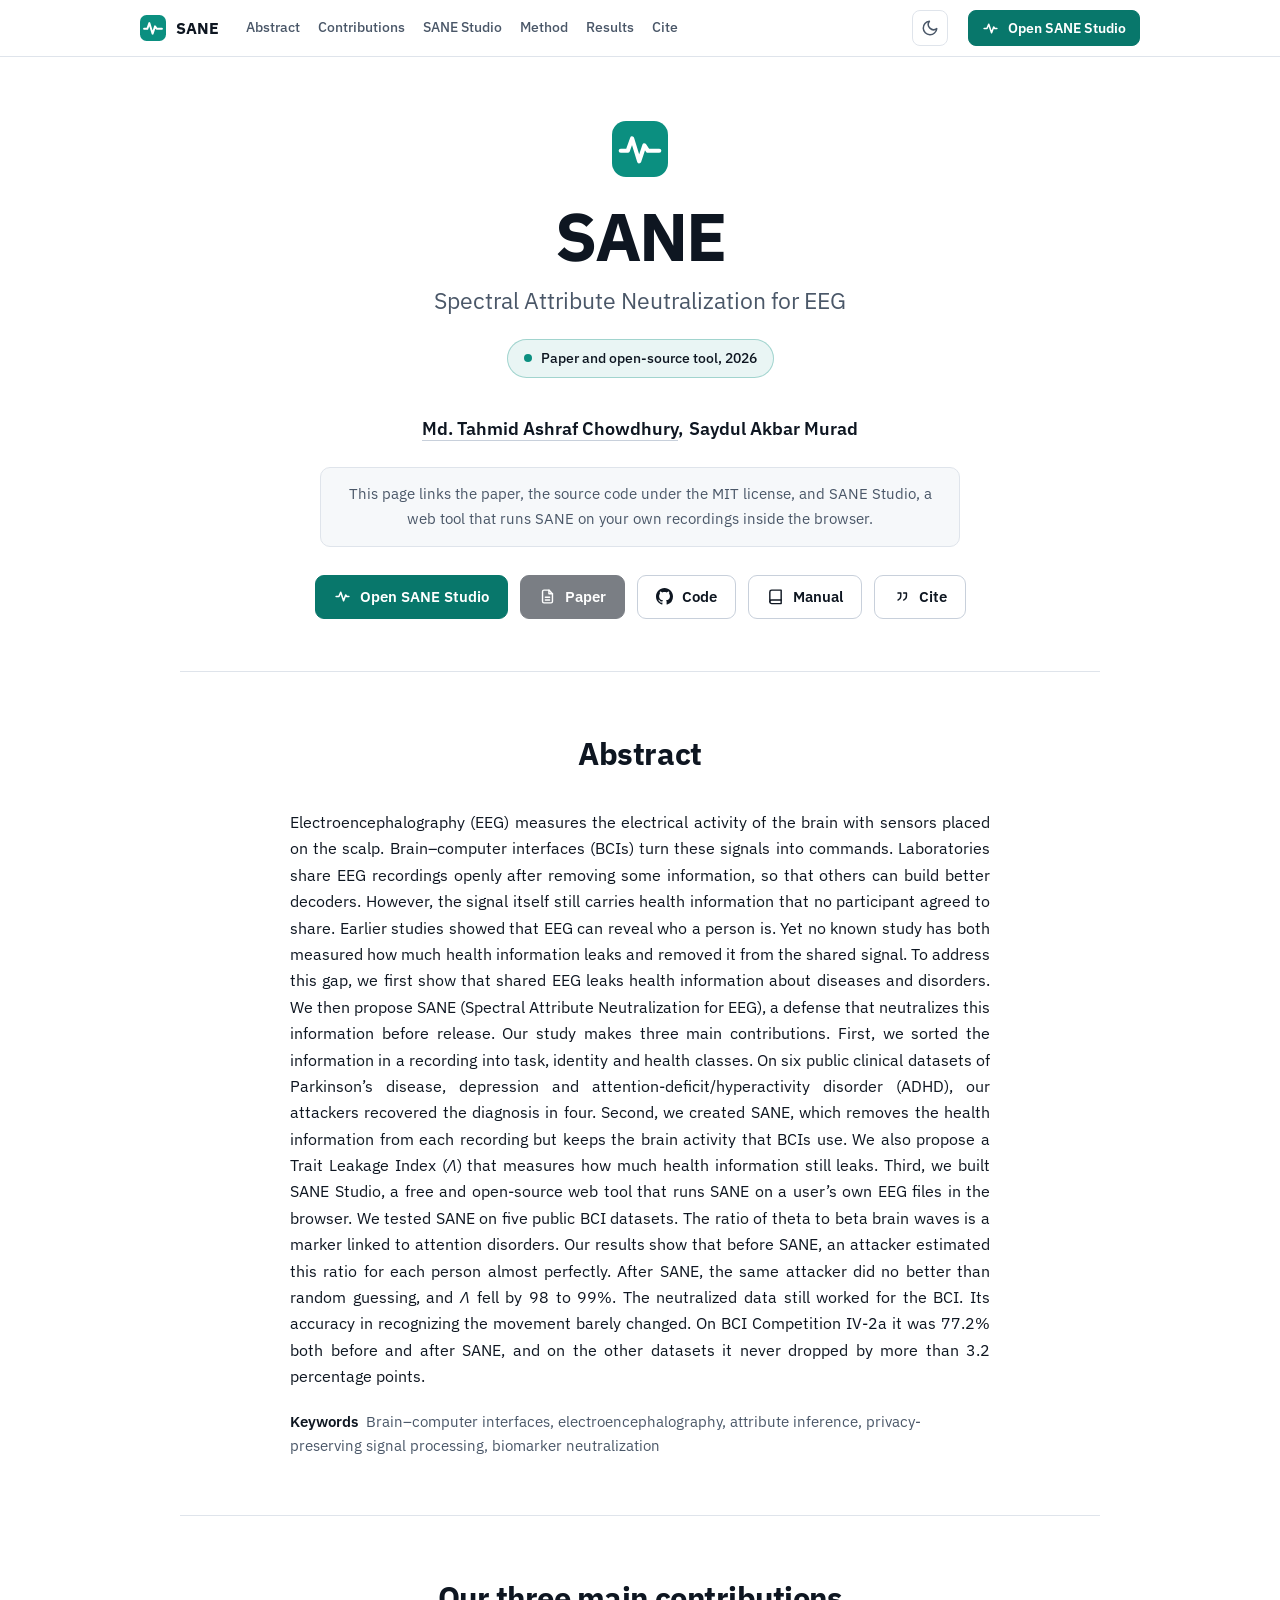
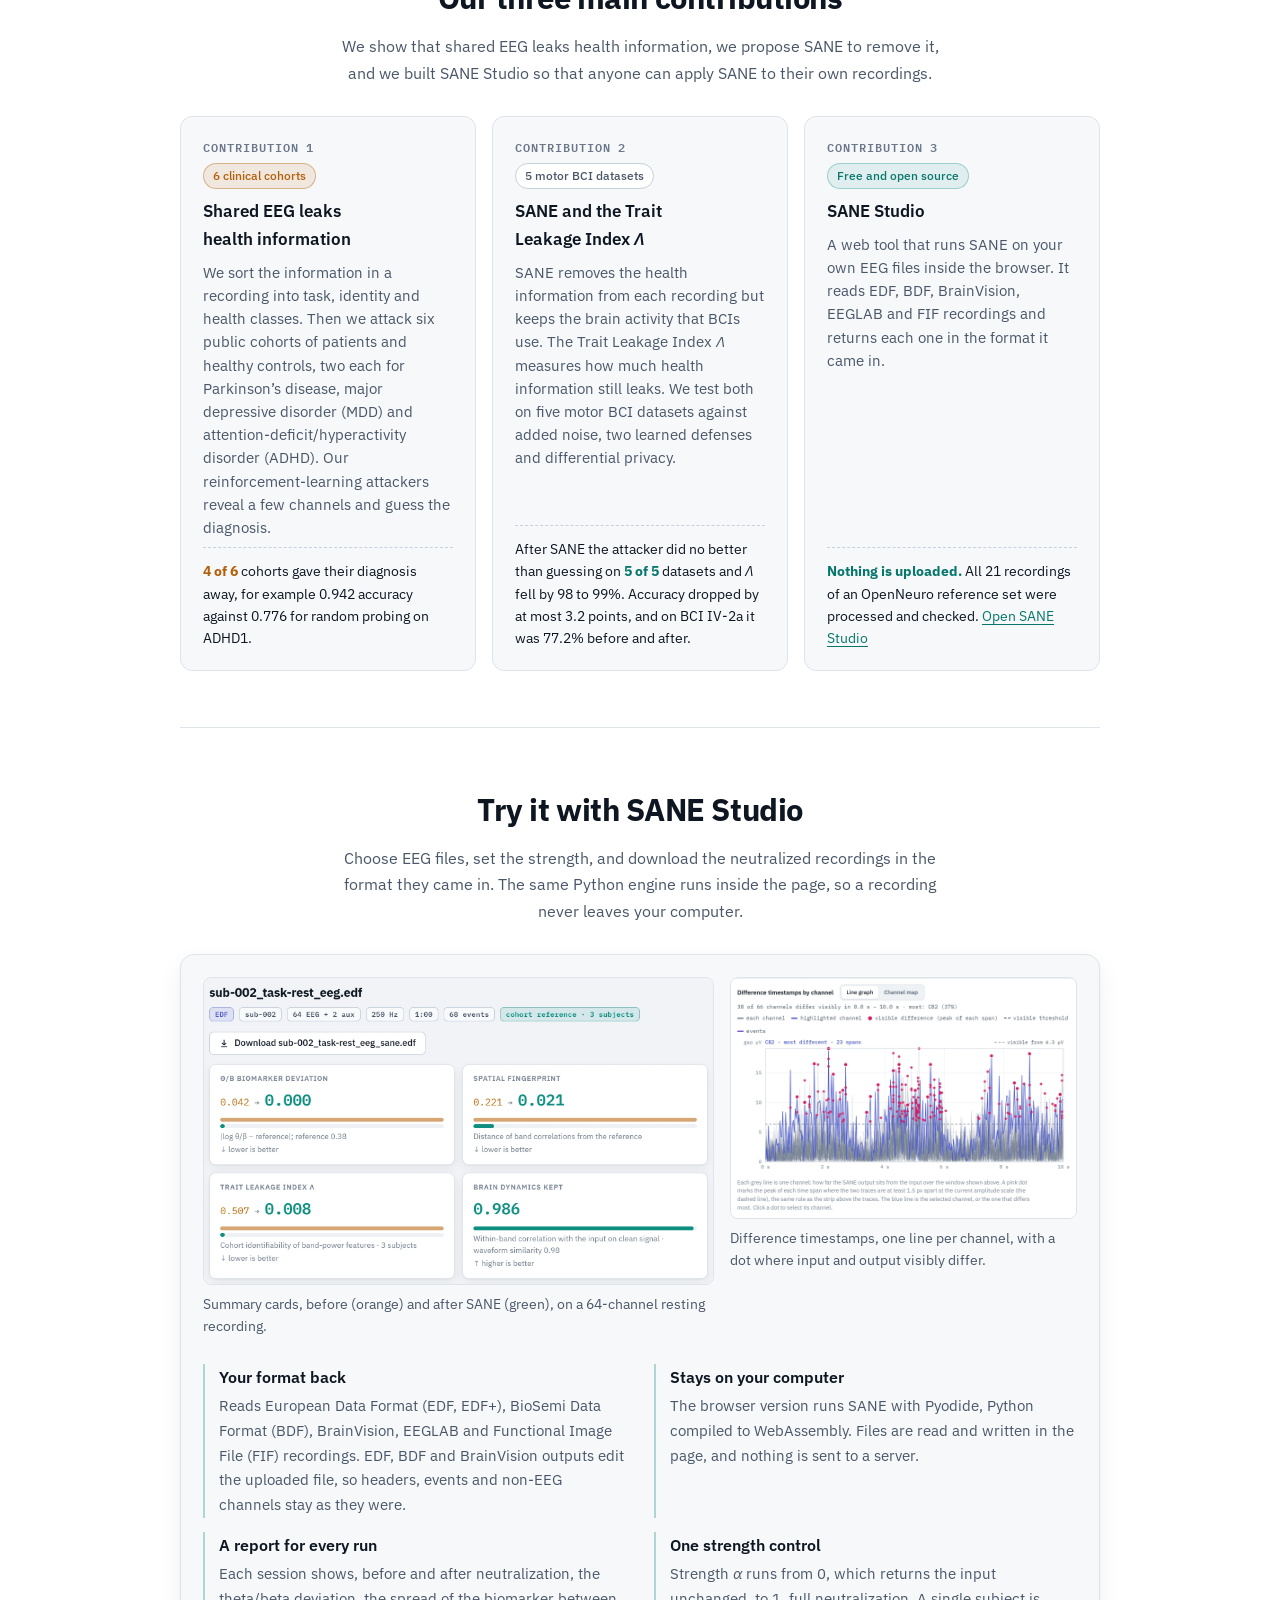
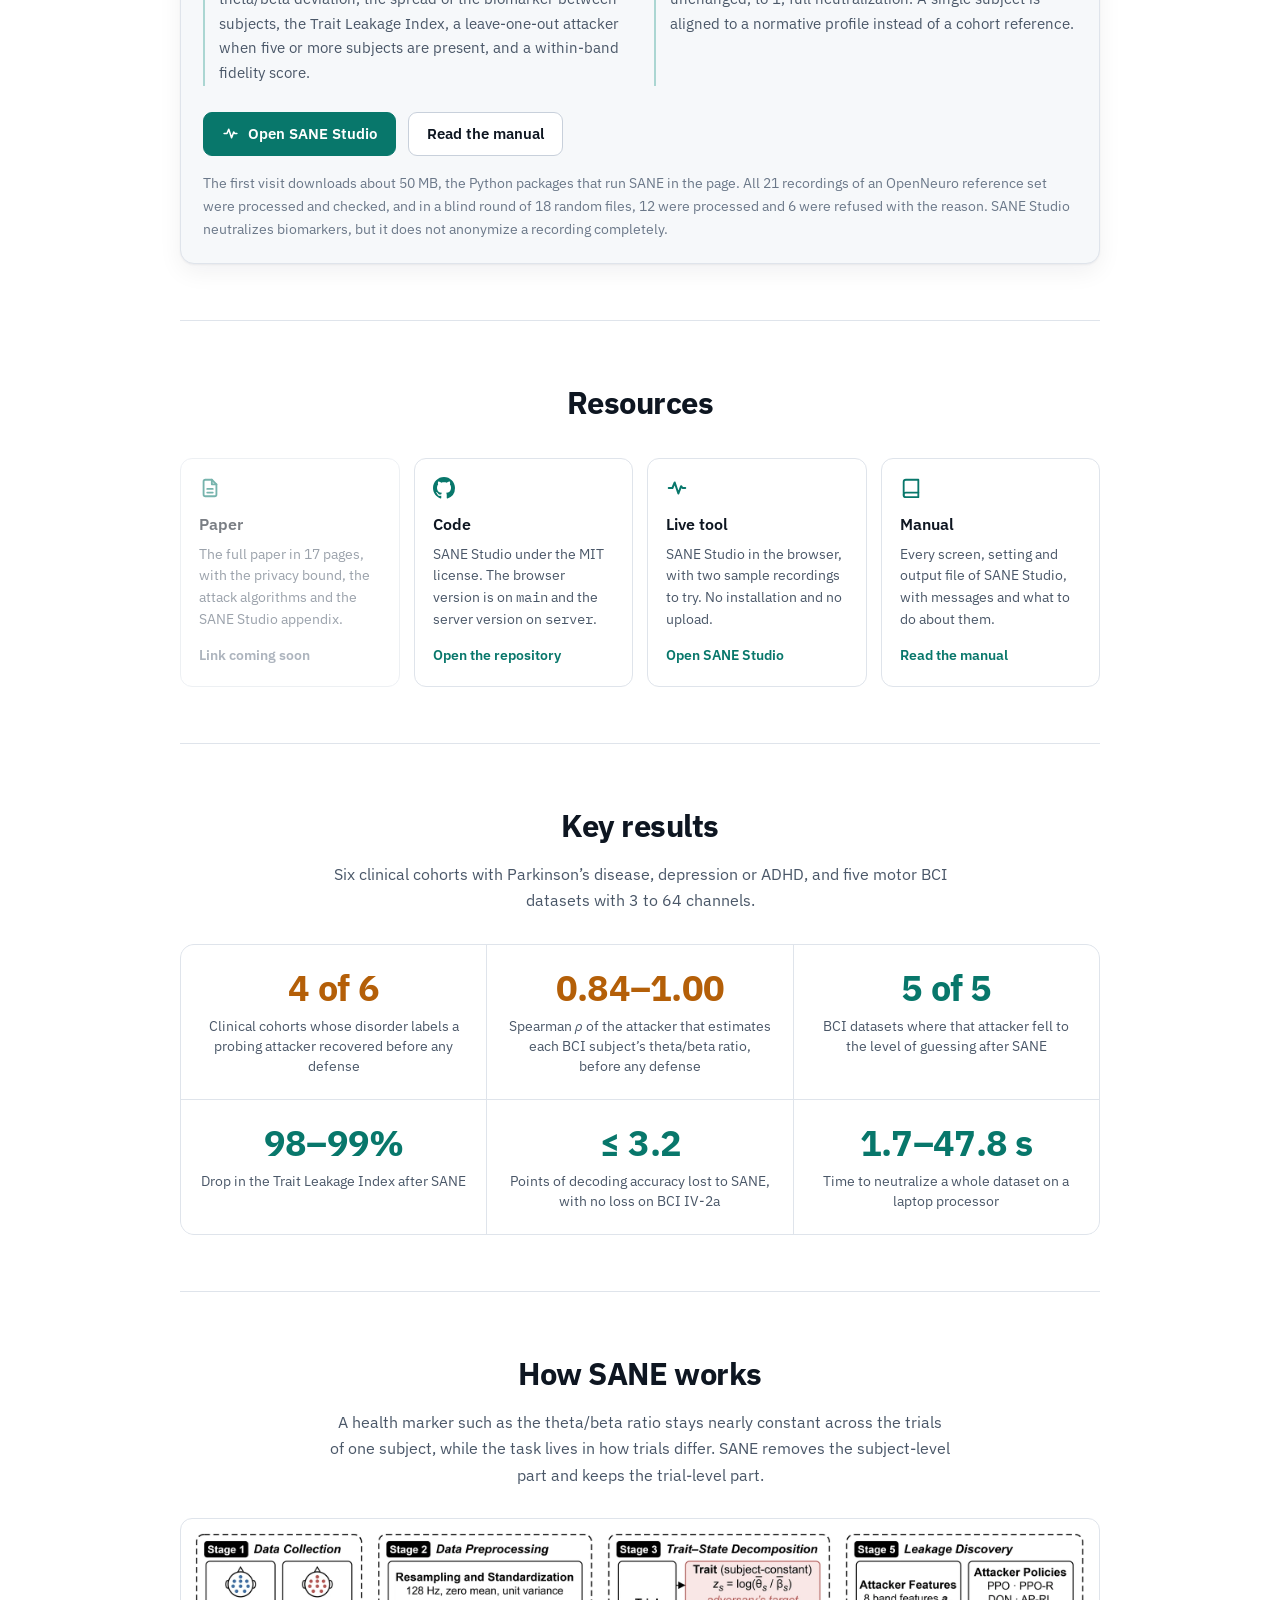
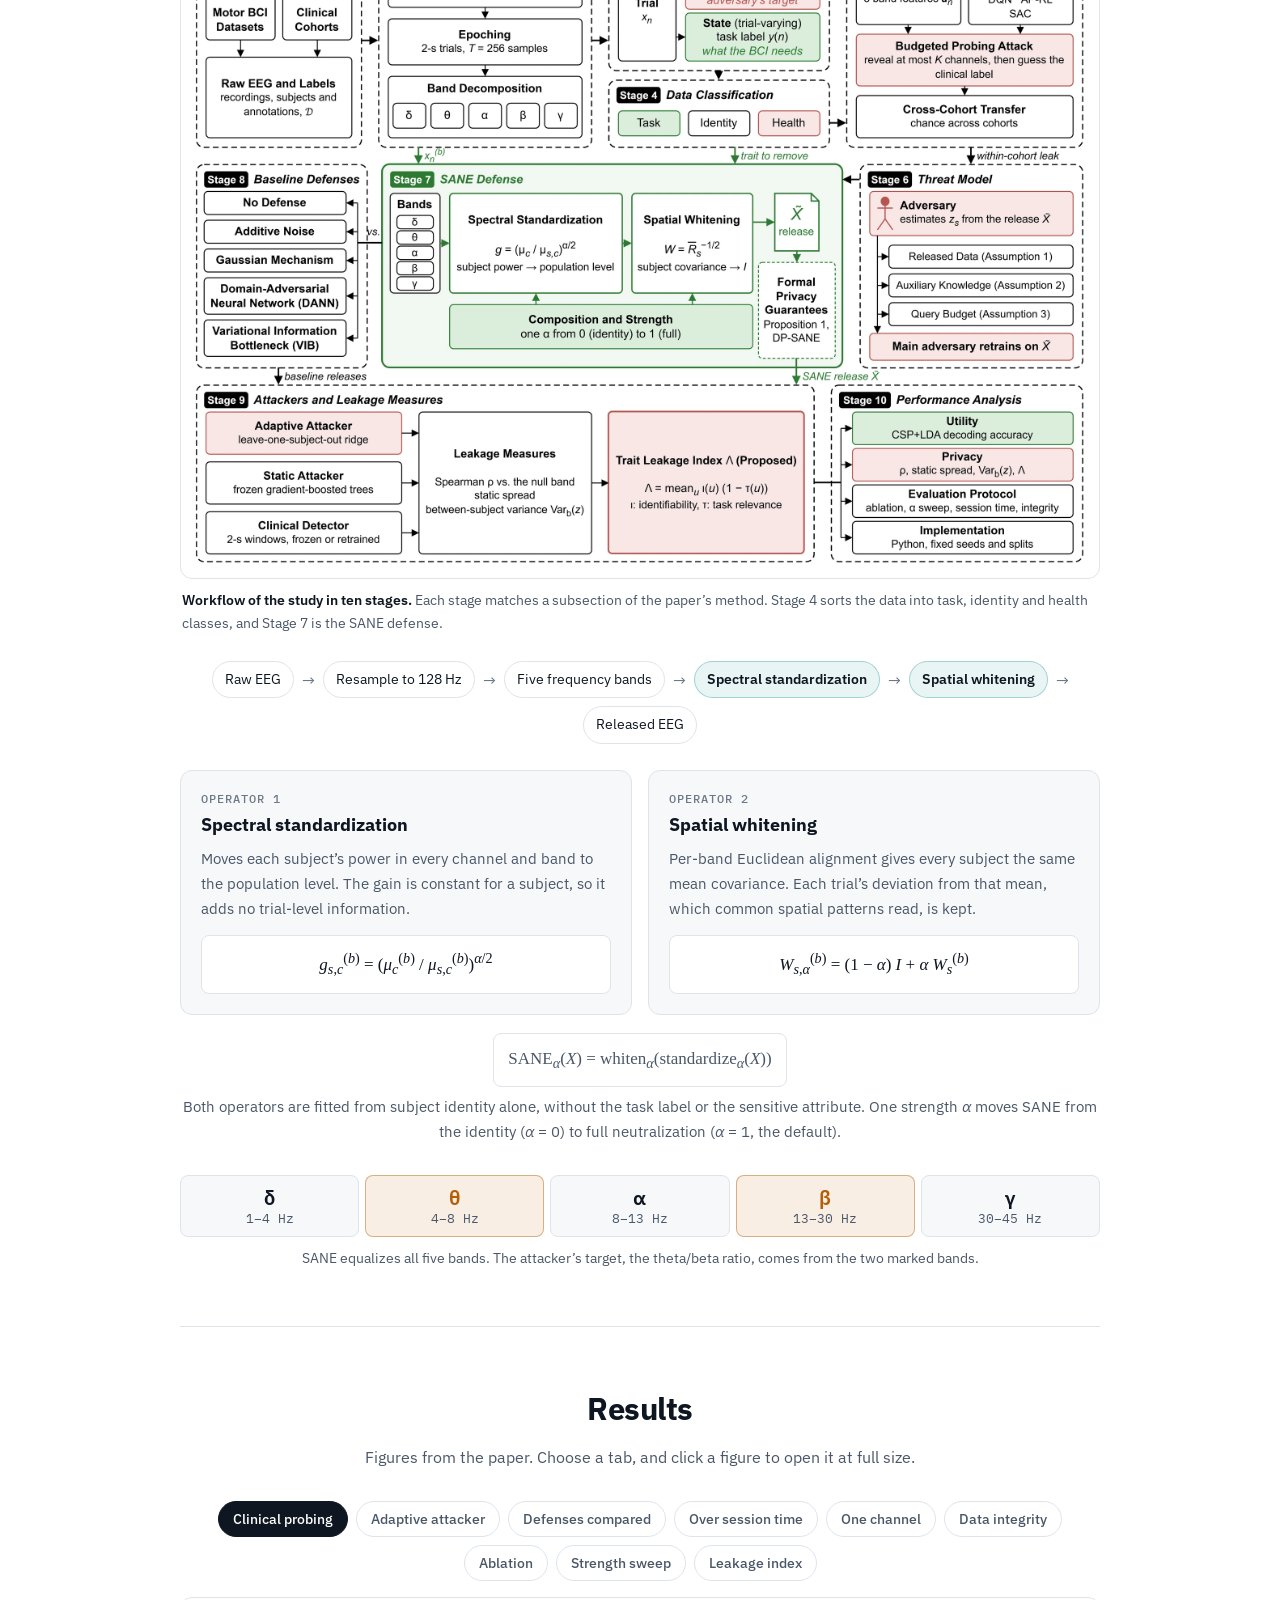
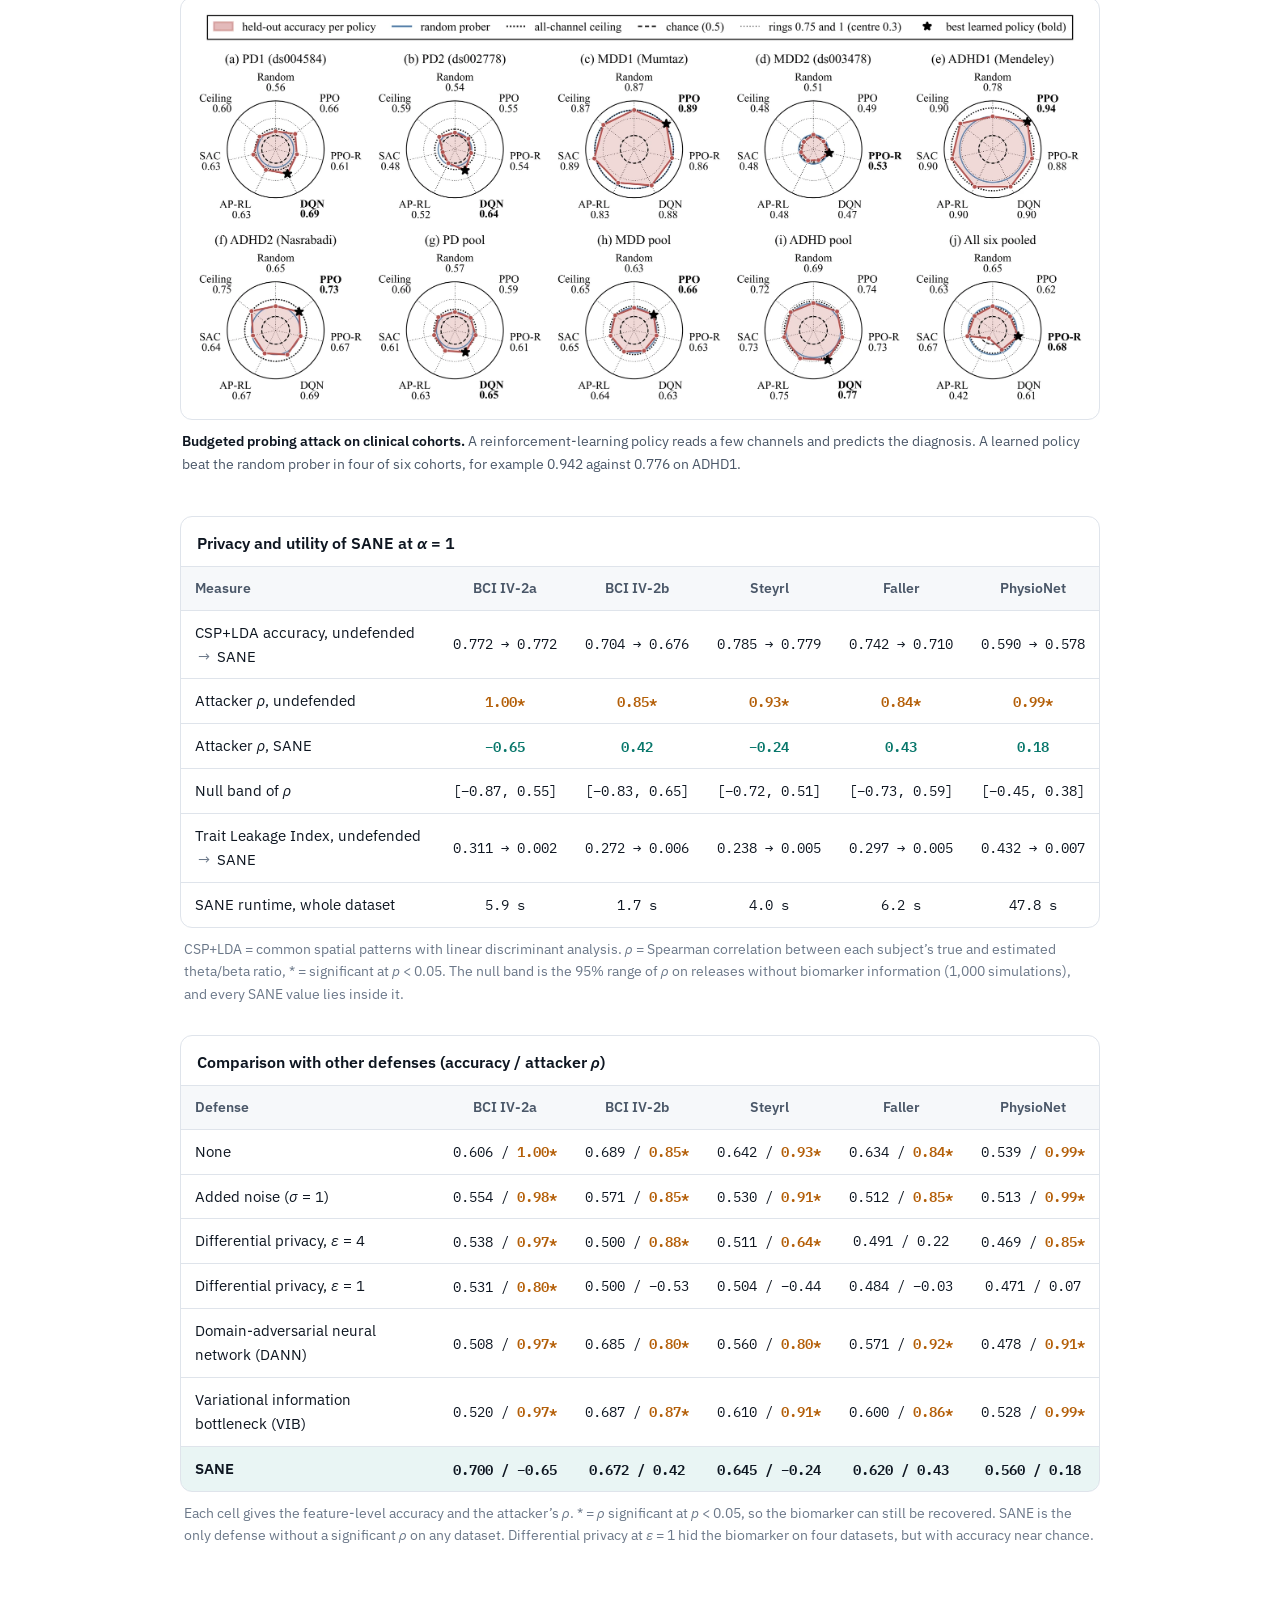
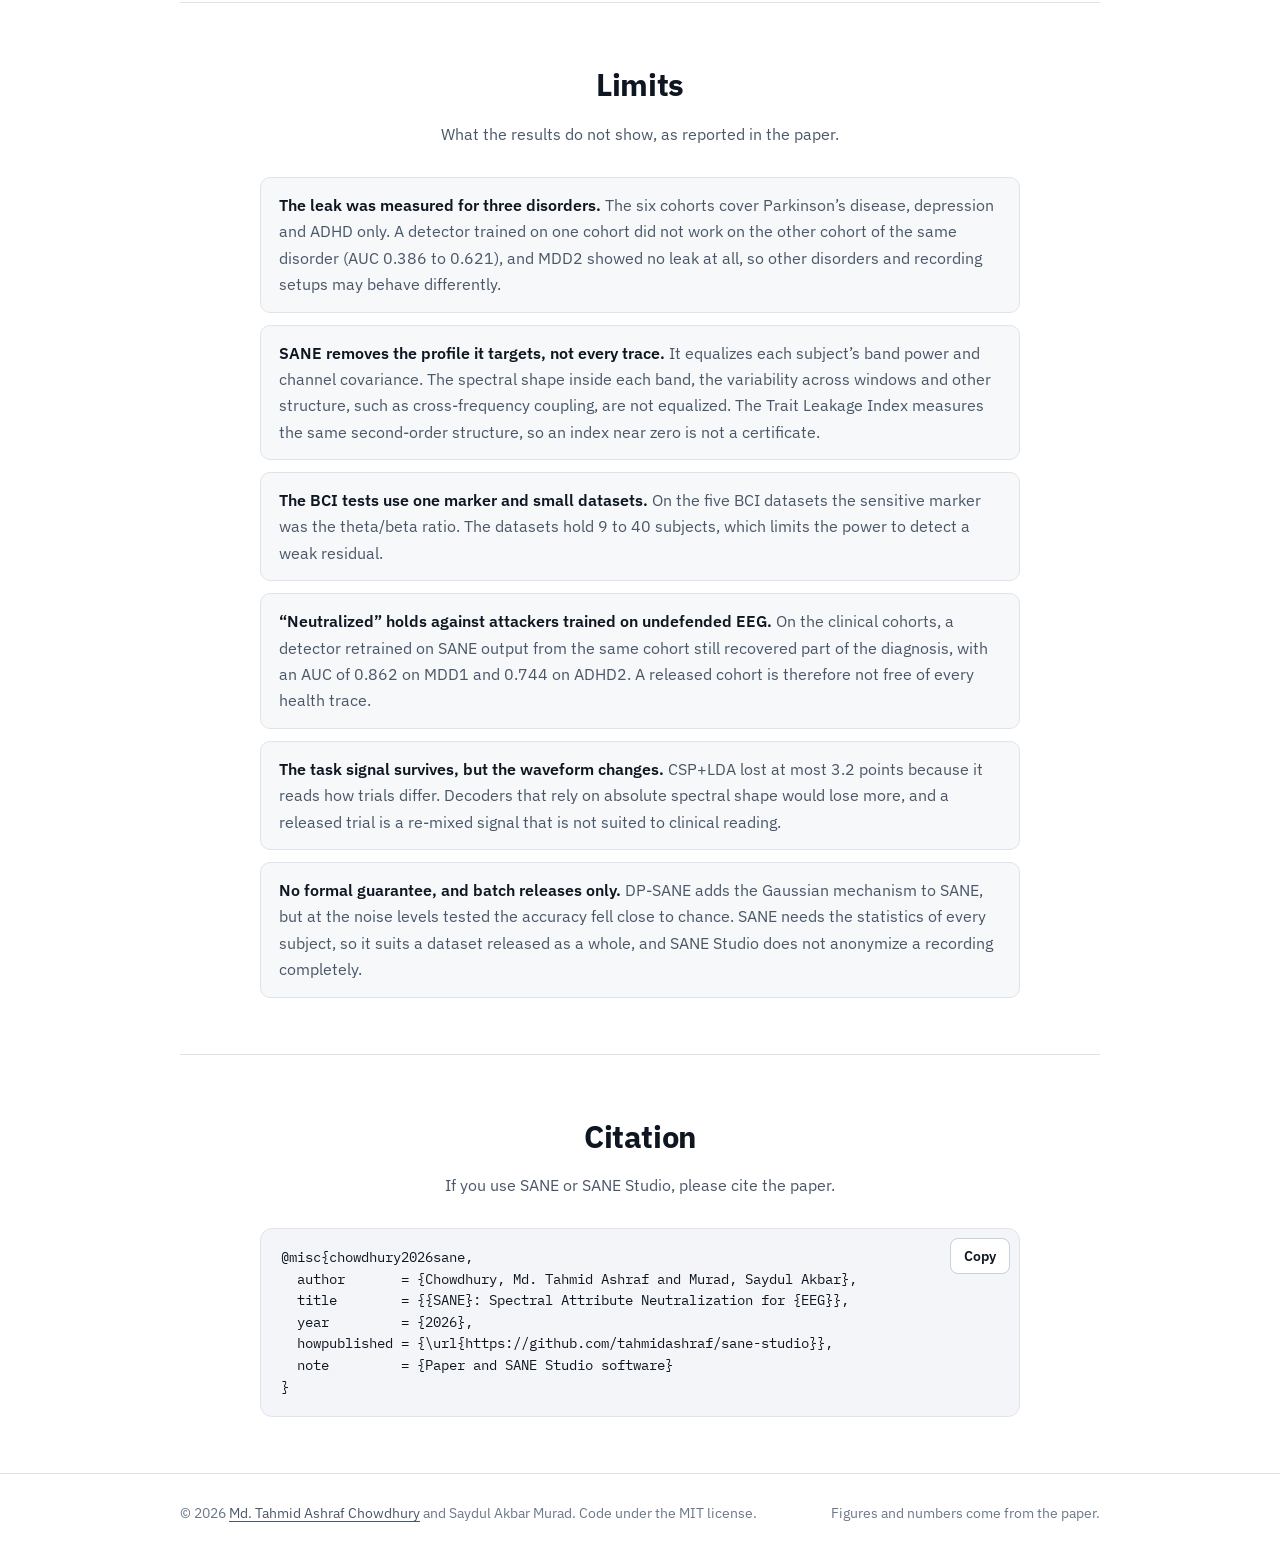
==== commit 56e12663: "Show the paper's three main contributions on the project page The four-step section becomes "Our thr" ====
--- a/index.html
+++ b/index.html
@@ -239,12 +239,12 @@
 .table-block + .table-block { margin-top: 30px; }
 .arrow { color: var(--text-3); padding-inline: 3px; }
 
-/* ------------------------------------------------------------ approach (four steps) */
-.flow { list-style: none; margin: 0; padding: 0; display: grid; grid-template-columns: repeat(2, minmax(0, 1fr)); gap: 16px; }
-@media (max-width: 540px) { .flow { grid-template-columns: minmax(0, 1fr); } }
+/* ------------------------------------------------------------ contributions (three cards) */
+.flow { list-style: none; margin: 0; padding: 0; display: grid; grid-template-columns: repeat(3, minmax(0, 1fr)); gap: 16px; }
+@media (max-width: 860px) { .flow { grid-template-columns: minmax(0, 1fr); } }
 .flow-card { display: flex; flex-direction: column; gap: 8px; padding: 20px 22px; border: 1px solid var(--line);
   border-radius: 12px; background: var(--surface); }
-.flow-top { display: flex; align-items: center; justify-content: space-between; gap: 8px; flex-wrap: wrap; }
+.flow-top { display: flex; flex-direction: column; align-items: flex-start; gap: 6px; }
 .flow-n { font: 600 12px var(--mono); letter-spacing: .08em; text-transform: uppercase; color: var(--text-3); }
 .tag { font-size: 12px; font-weight: 500; padding: 2px 9px; border-radius: 999px; border: 1px solid var(--line-strong);
   color: var(--text-2); background: var(--bg); white-space: nowrap; }
@@ -283,7 +283,7 @@
     </a>
     <nav class="nav" aria-label="Sections">
       <a href="#abstract">Abstract</a>
-      <a href="#approach">Approach</a>
+      <a href="#contributions">Contributions</a>
       <a href="#studio">SANE Studio</a>
       <a href="#method">Method</a>
       <a href="#results">Results</a>
@@ -345,36 +345,30 @@
     </div>
   </section>
 
-  <!-- ================================================================ approach -->
-  <section id="approach">
+  <!-- ================================================================ contributions -->
+  <section id="contributions">
     <div class="sec-head">
-      <h2>From leak to neutralized EEG</h2>
-      <p>The work runs in four steps. It first measures how much disease information public clinical EEG gives away, then builds SANE to remove it, and then applies SANE to ordinary BCI recordings that carry the same kind of marker.</p>
+      <h2>Our three main contributions</h2>
+      <p>We show that shared EEG leaks health information, we propose SANE to remove it, and we built SANE Studio so that anyone can apply SANE to their own recordings.</p>
     </div>
     <ol class="flow">
       <li class="flow-card">
-        <div class="flow-top"><span class="flow-n">Step 1</span><span class="tag clin">6 clinical cohorts</span></div>
-        <h3>Find the leak</h3>
-        <p>Six public cohorts of patients and healthy controls, two each for Parkinson’s disease, major depressive disorder (MDD) and attention-deficit/hyperactivity disorder (ADHD). Reinforcement-learning attackers reveal a few channels, read their band powers, and guess the diagnosis.</p>
-        <p class="flow-fact"><b class="before">4 of 6</b> cohorts gave their labels away, for example 0.942 accuracy against 0.776 for random probing on ADHD1.</p>
+        <div class="flow-top"><span class="flow-n">Contribution 1</span><span class="tag clin">6 clinical cohorts</span></div>
+        <h3>Shared EEG leaks health information</h3>
+        <p>We sort the information in a recording into task, identity and health classes. Then we attack six public cohorts of patients and healthy controls, two each for Parkinson’s disease, major depressive disorder (MDD) and attention-deficit/hyperactivity disorder (ADHD). Our reinforcement-learning attackers reveal a few channels and guess the diagnosis.</p>
+        <p class="flow-fact"><b class="before">4 of 6</b> cohorts gave their diagnosis away, for example 0.942 accuracy against 0.776 for random probing on ADHD1.</p>
       </li>
       <li class="flow-card">
-        <div class="flow-top"><span class="flow-n">Step 2</span><span class="tag">Method</span></div>
-        <h3>Build SANE</h3>
-        <p>The attackers needed only band power. The leak sits in each subject’s spectral and spatial profile, which stays nearly the same across all of that subject’s trials, while the task lives in how trials differ. Sorting what a recording holds into task, identity and health classes shows what to keep and what to remove. SANE keeps the task class and equalizes the subject-level profile with spectral standardization and spatial whitening.</p>
-        <p class="flow-fact"><b>No labels</b> are used to fit SANE, so no diagnosis or attribute has to be chosen in advance.</p>
+        <div class="flow-top"><span class="flow-n">Contribution 2</span><span class="tag">5 motor BCI datasets</span></div>
+        <h3>SANE and the Trait Leakage Index <i>Λ</i></h3>
+        <p>SANE removes the health information from each recording but keeps the brain activity that BCIs use. The Trait Leakage Index <i>Λ</i> measures how much health information still leaks. We test both on five motor BCI datasets against added noise, two learned defenses and differential privacy.</p>
+        <p class="flow-fact">After SANE the attacker did no better than guessing on <b>5 of 5</b> datasets and <i>Λ</i> fell by 98 to 99%. Accuracy dropped by at most 3.2 points, and on BCI IV-2a it was 77.2% before and after.</p>
       </li>
       <li class="flow-card">
-        <div class="flow-top"><span class="flow-n">Step 3</span><span class="tag">5 motor BCI datasets</span></div>
-        <h3>Neutralize BCI data</h3>
-        <p>These datasets were recorded to decode movement, not to diagnose anyone. They still carry the theta/beta ratio, a known correlate of attention disorders. An adaptive attacker estimated it for each subject (Spearman <i>ρ</i> 0.84 to 1.00), and detectors trained on the clinical cohorts were run on them unchanged.</p>
-        <p class="flow-fact">After SANE the attacker fell to chance on <b>5 of 5</b> datasets, the clinical detectors separated subjects 71 to 83% less, and accuracy moved by at most 3.2 points.</p>
-      </li>
-      <li class="flow-card">
-        <div class="flow-top"><span class="flow-n">Step 4</span><span class="tag out">Output</span></div>
-        <h3>Release neutralized EEG</h3>
-        <p>The result is a new release of the recordings in which the subject-level profile that carried the disease markers is equalized and the task signal is kept. Run on the four leaking clinical cohorts, SANE also stopped a detector trained on undefended EEG. SANE Studio does this for your own files.</p>
-        <p class="flow-fact">That detector’s area under the receiver operating characteristic curve (AUC) on MDD1 fell from <b>0.984 to 0.444</b>, and none of the four cohorts stayed significant.</p>
+        <div class="flow-top"><span class="flow-n">Contribution 3</span><span class="tag out">Free and open source</span></div>
+        <h3>SANE Studio</h3>
+        <p>A web tool that runs SANE on your own EEG files inside the browser. It reads EDF, BDF, BrainVision, EEGLAB and FIF recordings and returns each one in the format it came in.</p>
+        <p class="flow-fact"><b>Nothing is uploaded.</b> All 21 recordings of an OpenNeuro reference set were processed and checked. <a href="studio.html">Open SANE Studio</a></p>
       </li>
     </ol>
   </section>
@@ -584,7 +578,7 @@
   <section id="limits">
     <div class="sec-head">
       <h2>Limits</h2>
-      <p>What each step does and does not show, as reported in the paper.</p>
+      <p>What the results do not show, as reported in the paper.</p>
     </div>
     <ul class="limits">
       <li><b>The leak was measured for three disorders.</b> The six cohorts cover Parkinson’s disease, depression and ADHD only. A detector trained on one cohort did not work on the other cohort of the same disorder (AUC 0.386 to 0.621), and MDD2 showed no leak at all, so other disorders and recording setups may behave differently.</li>
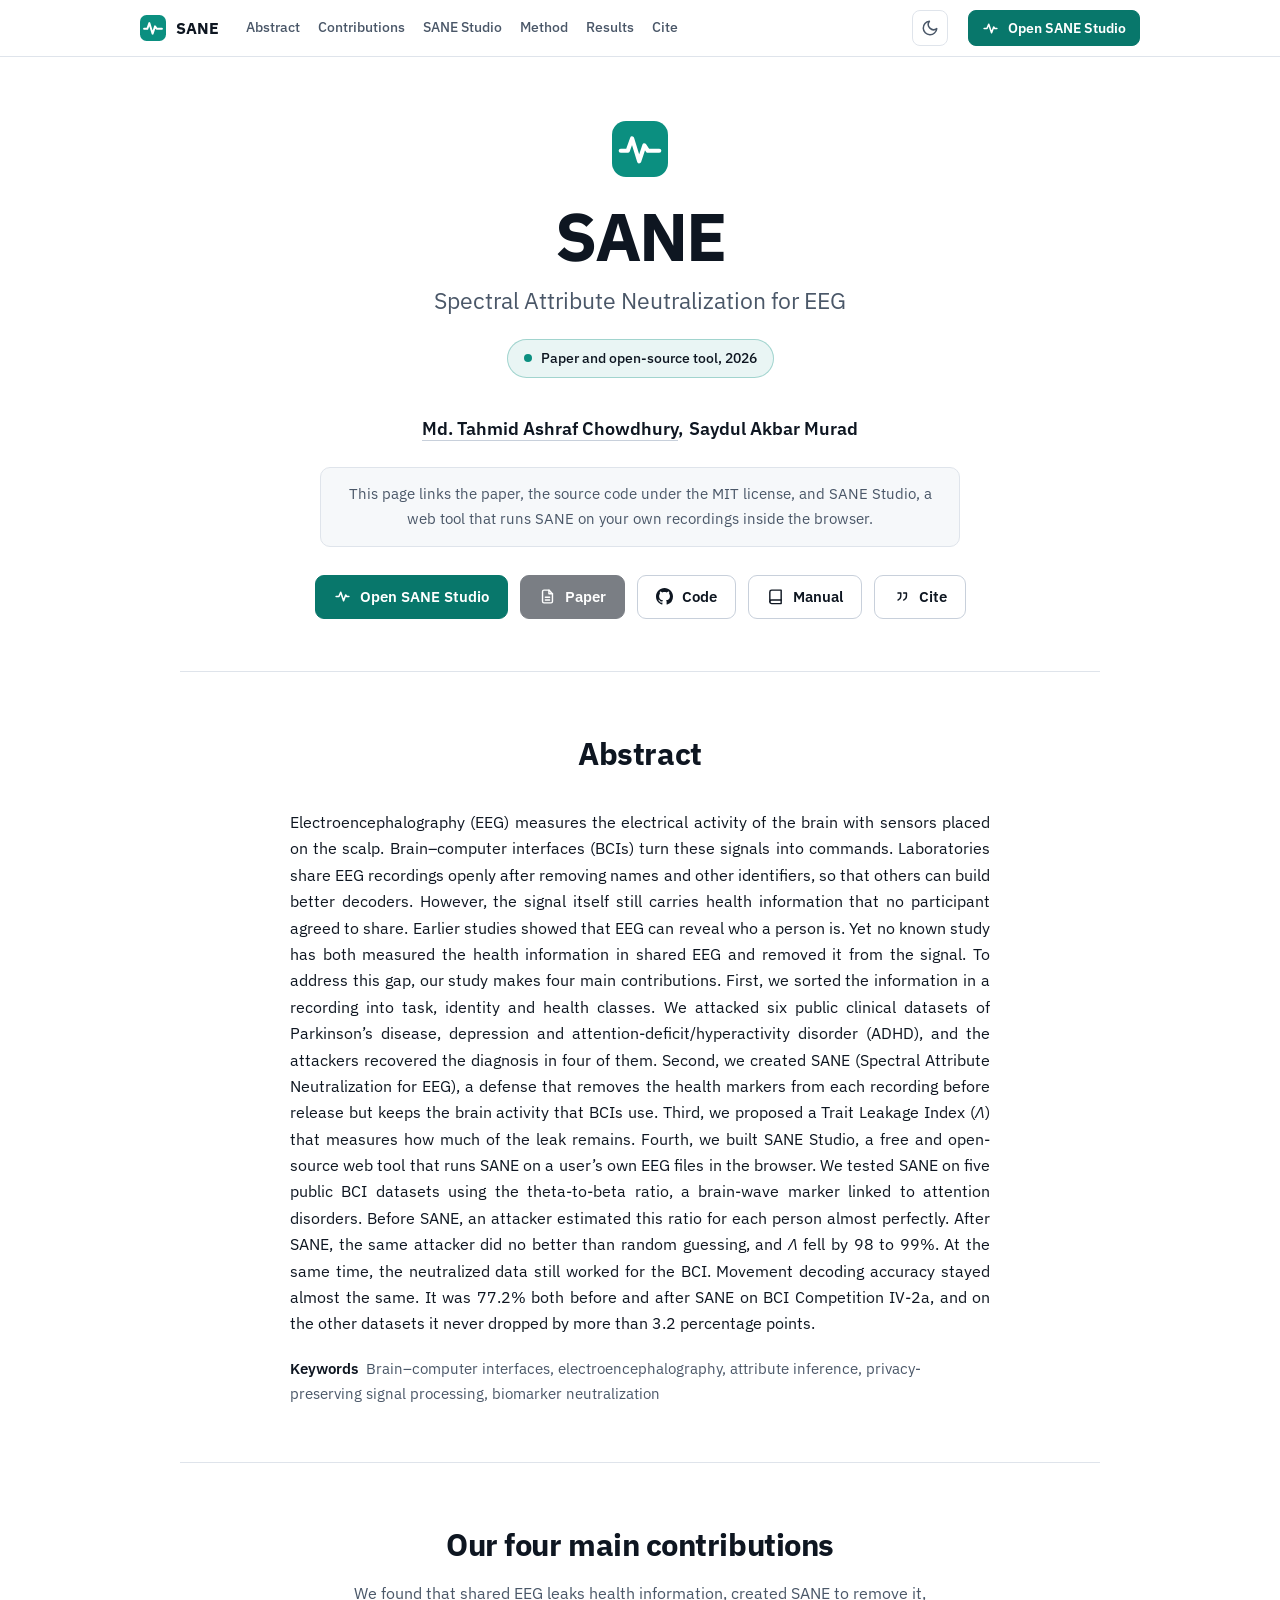
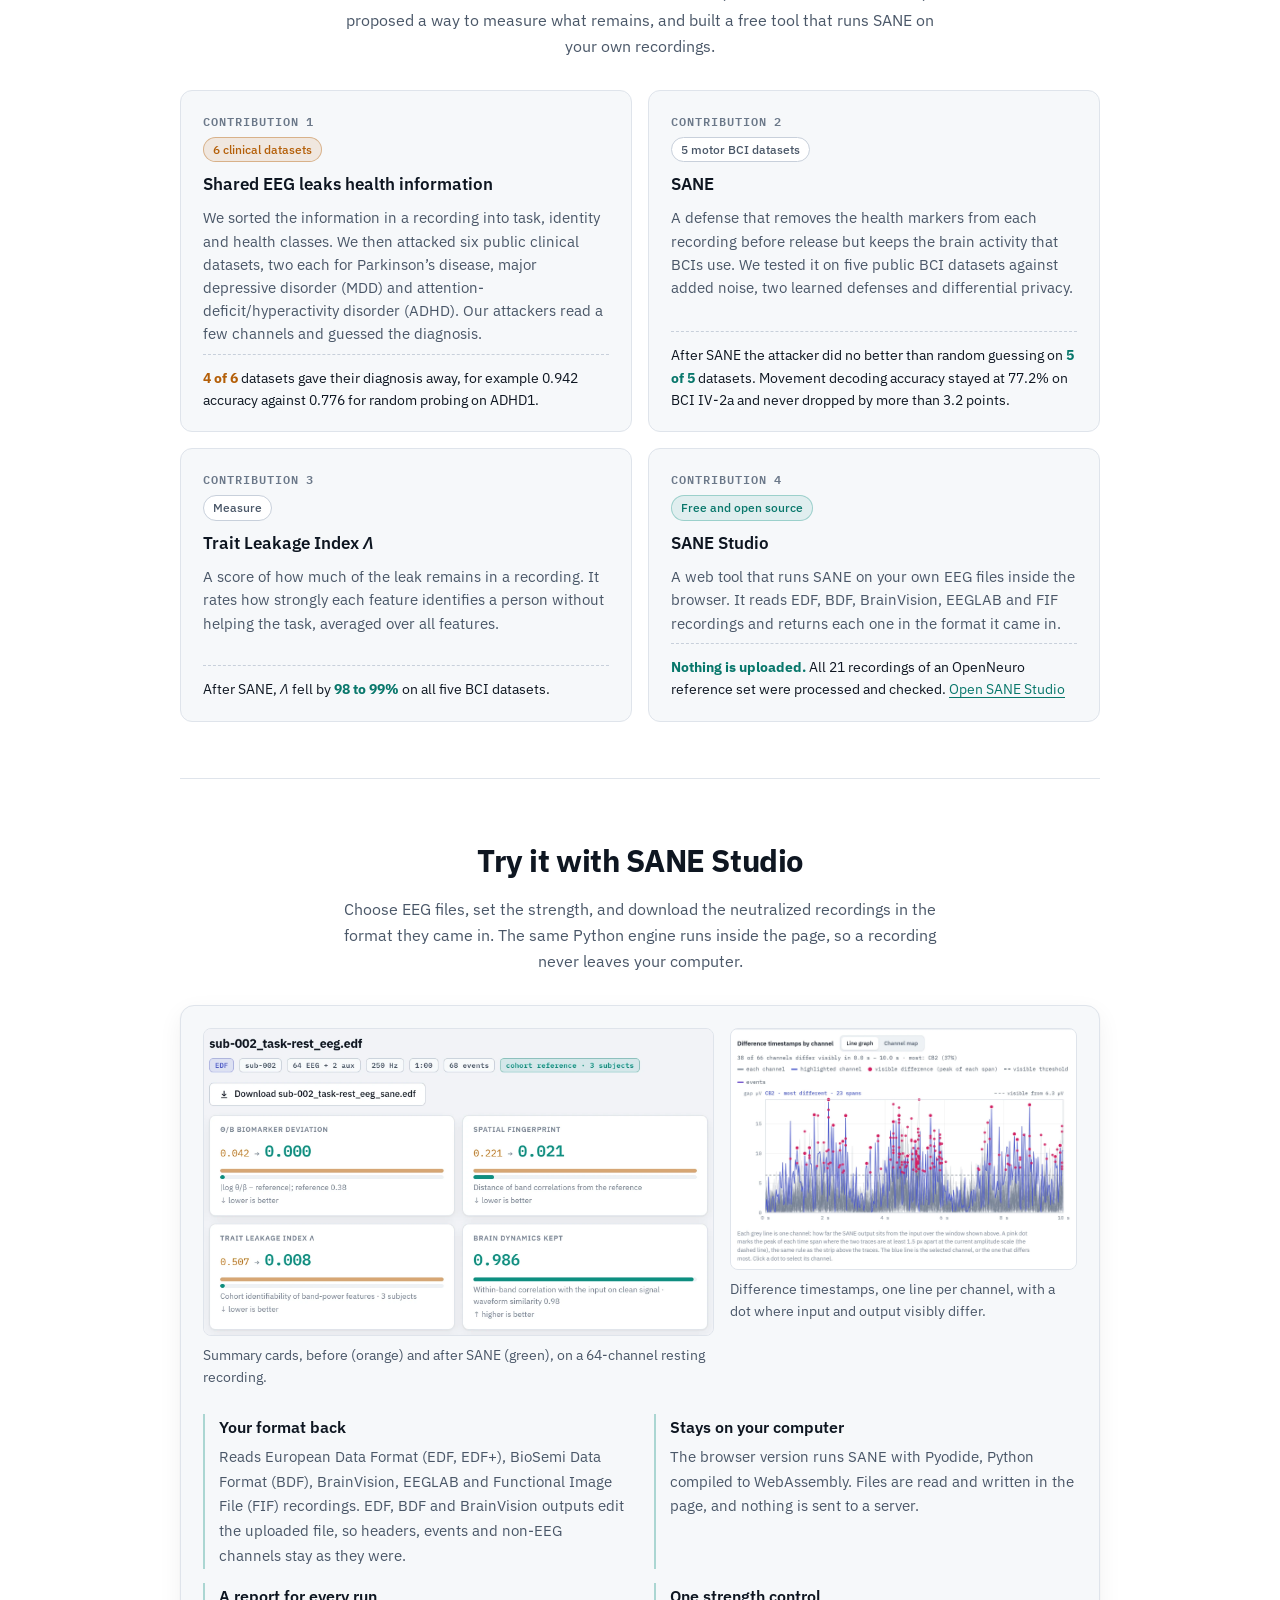
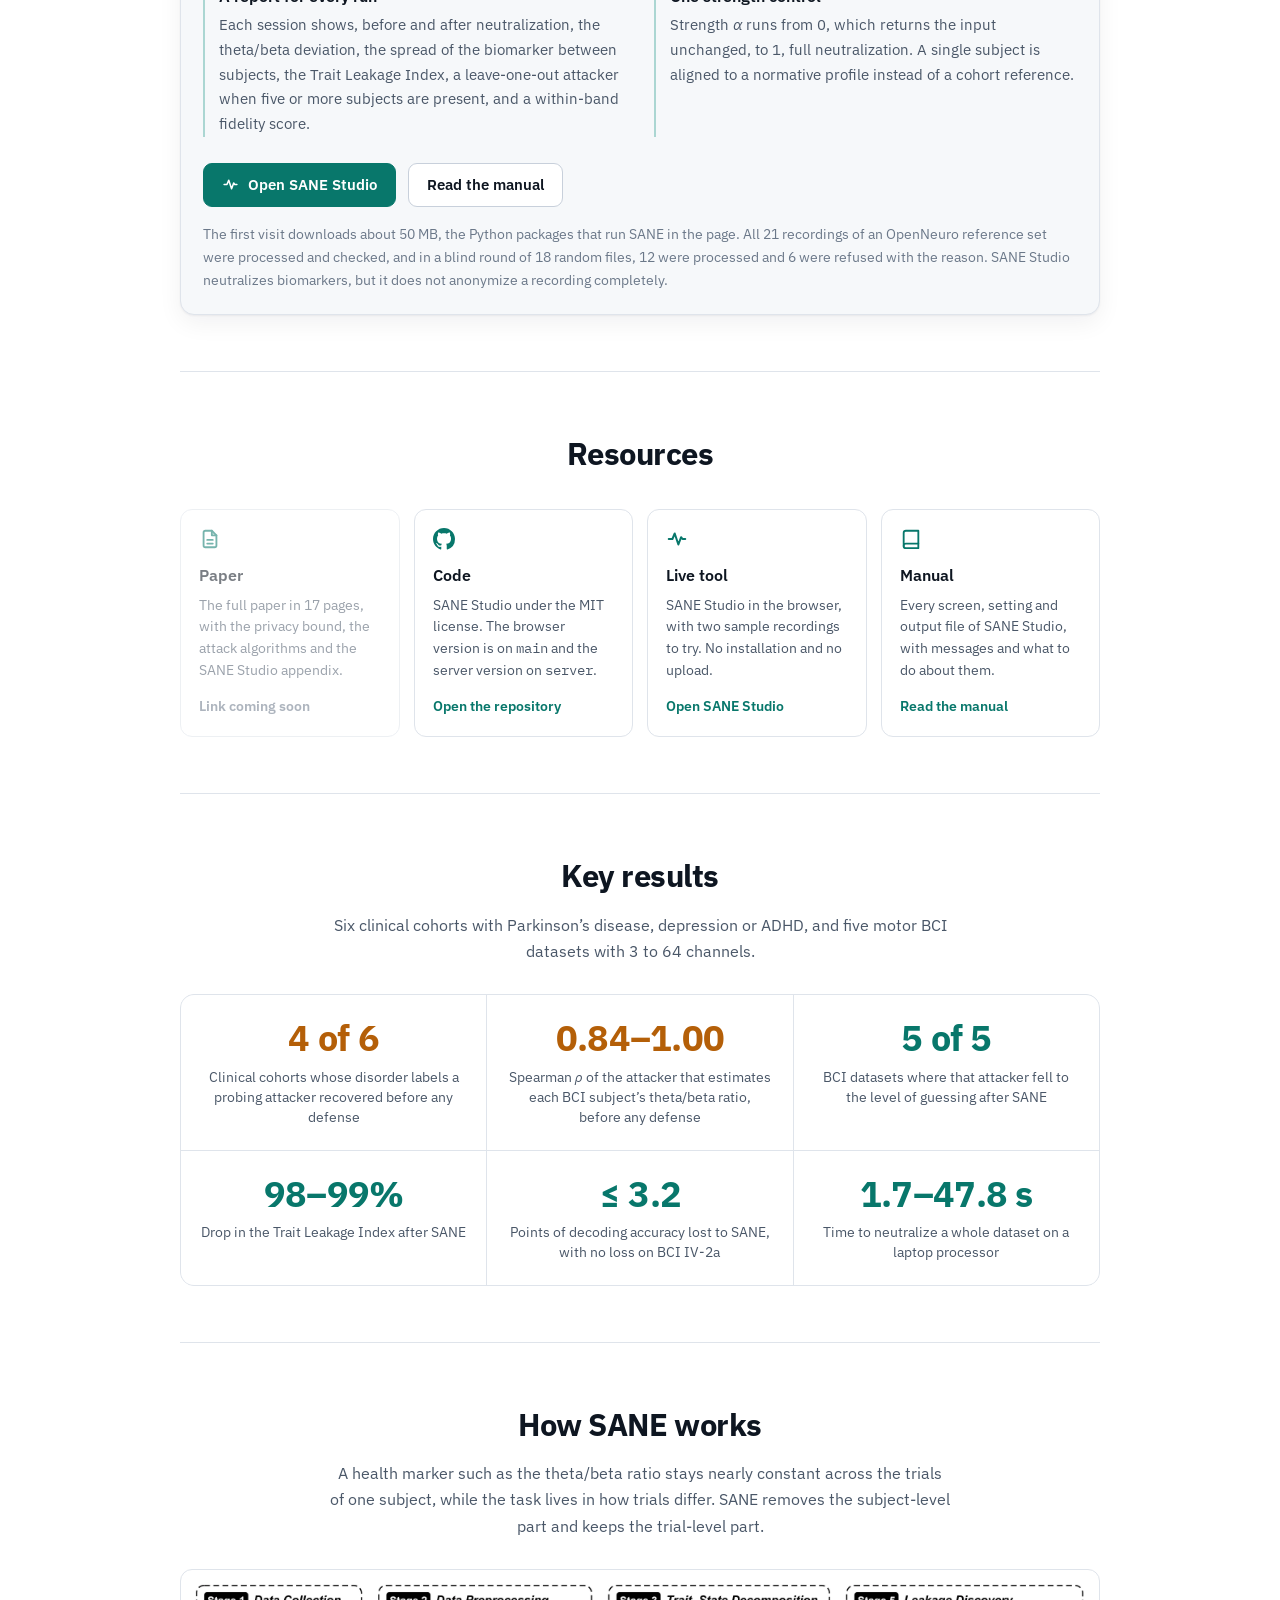
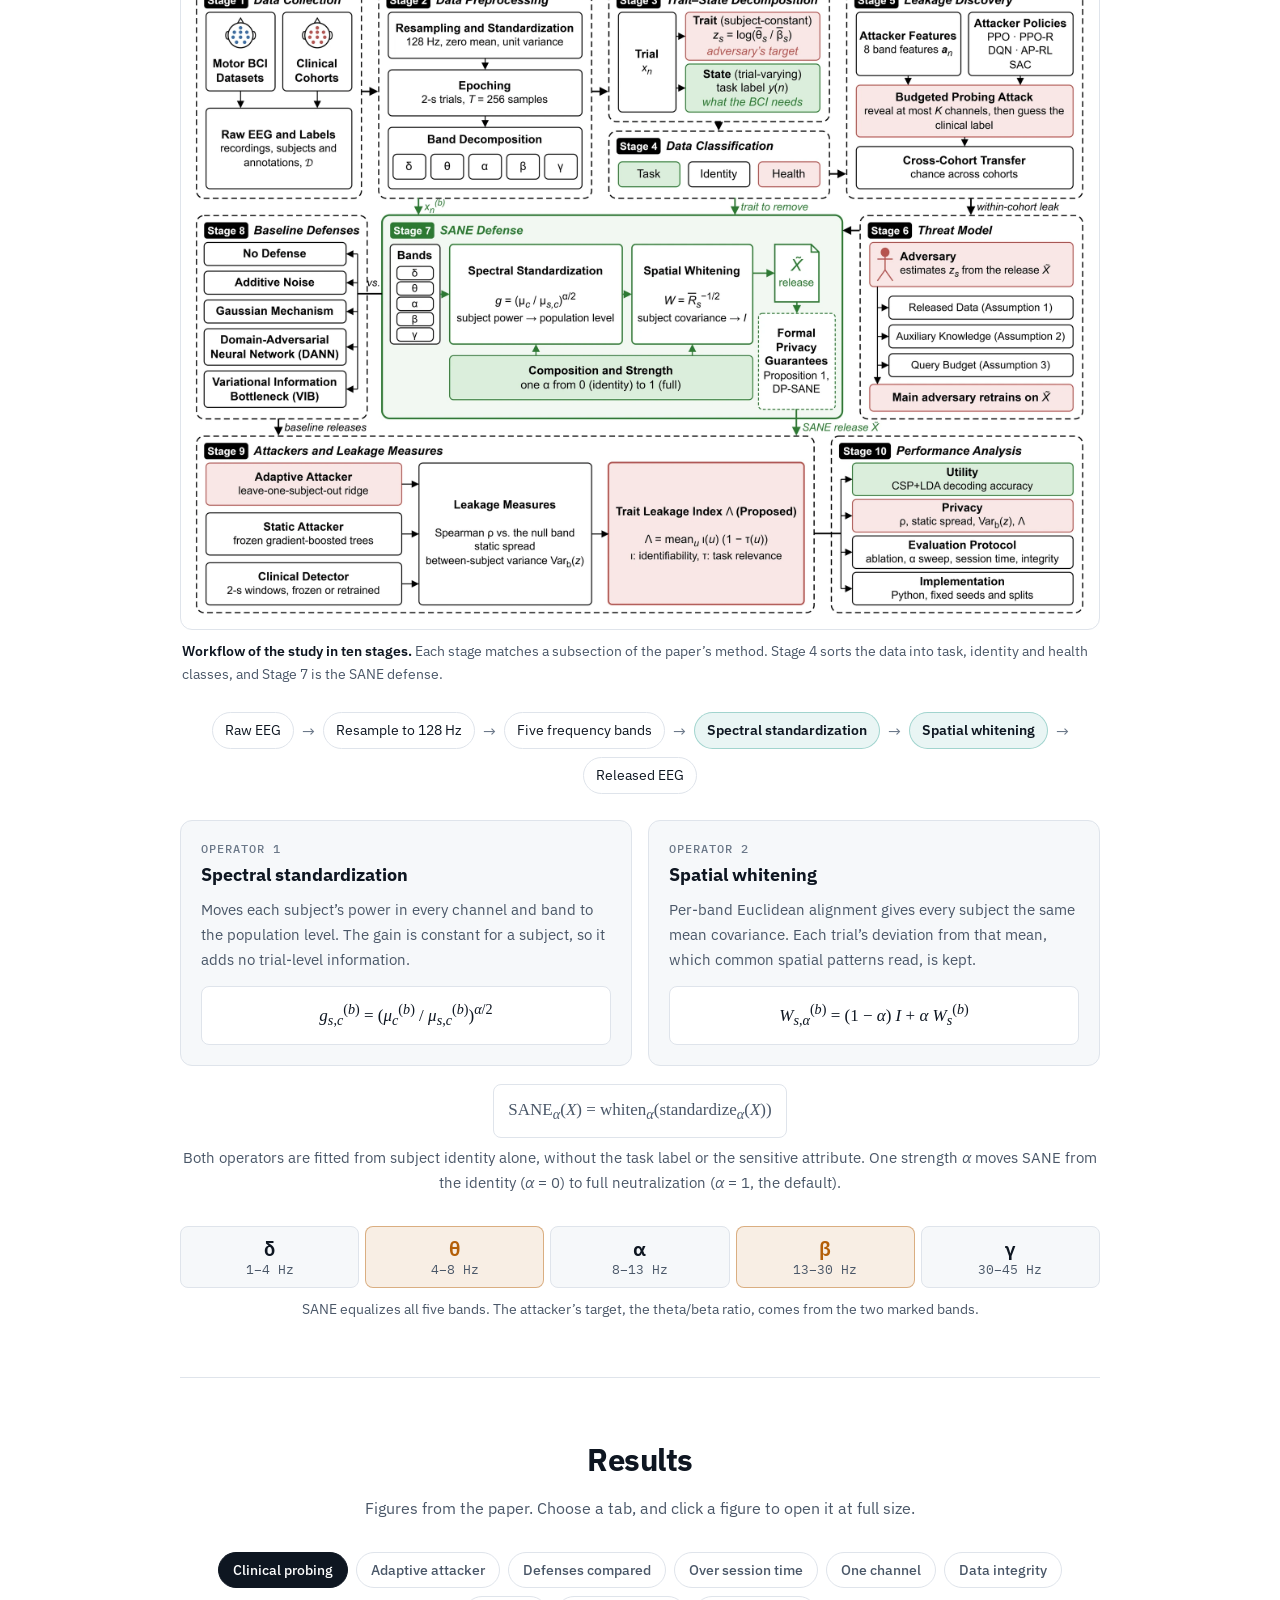
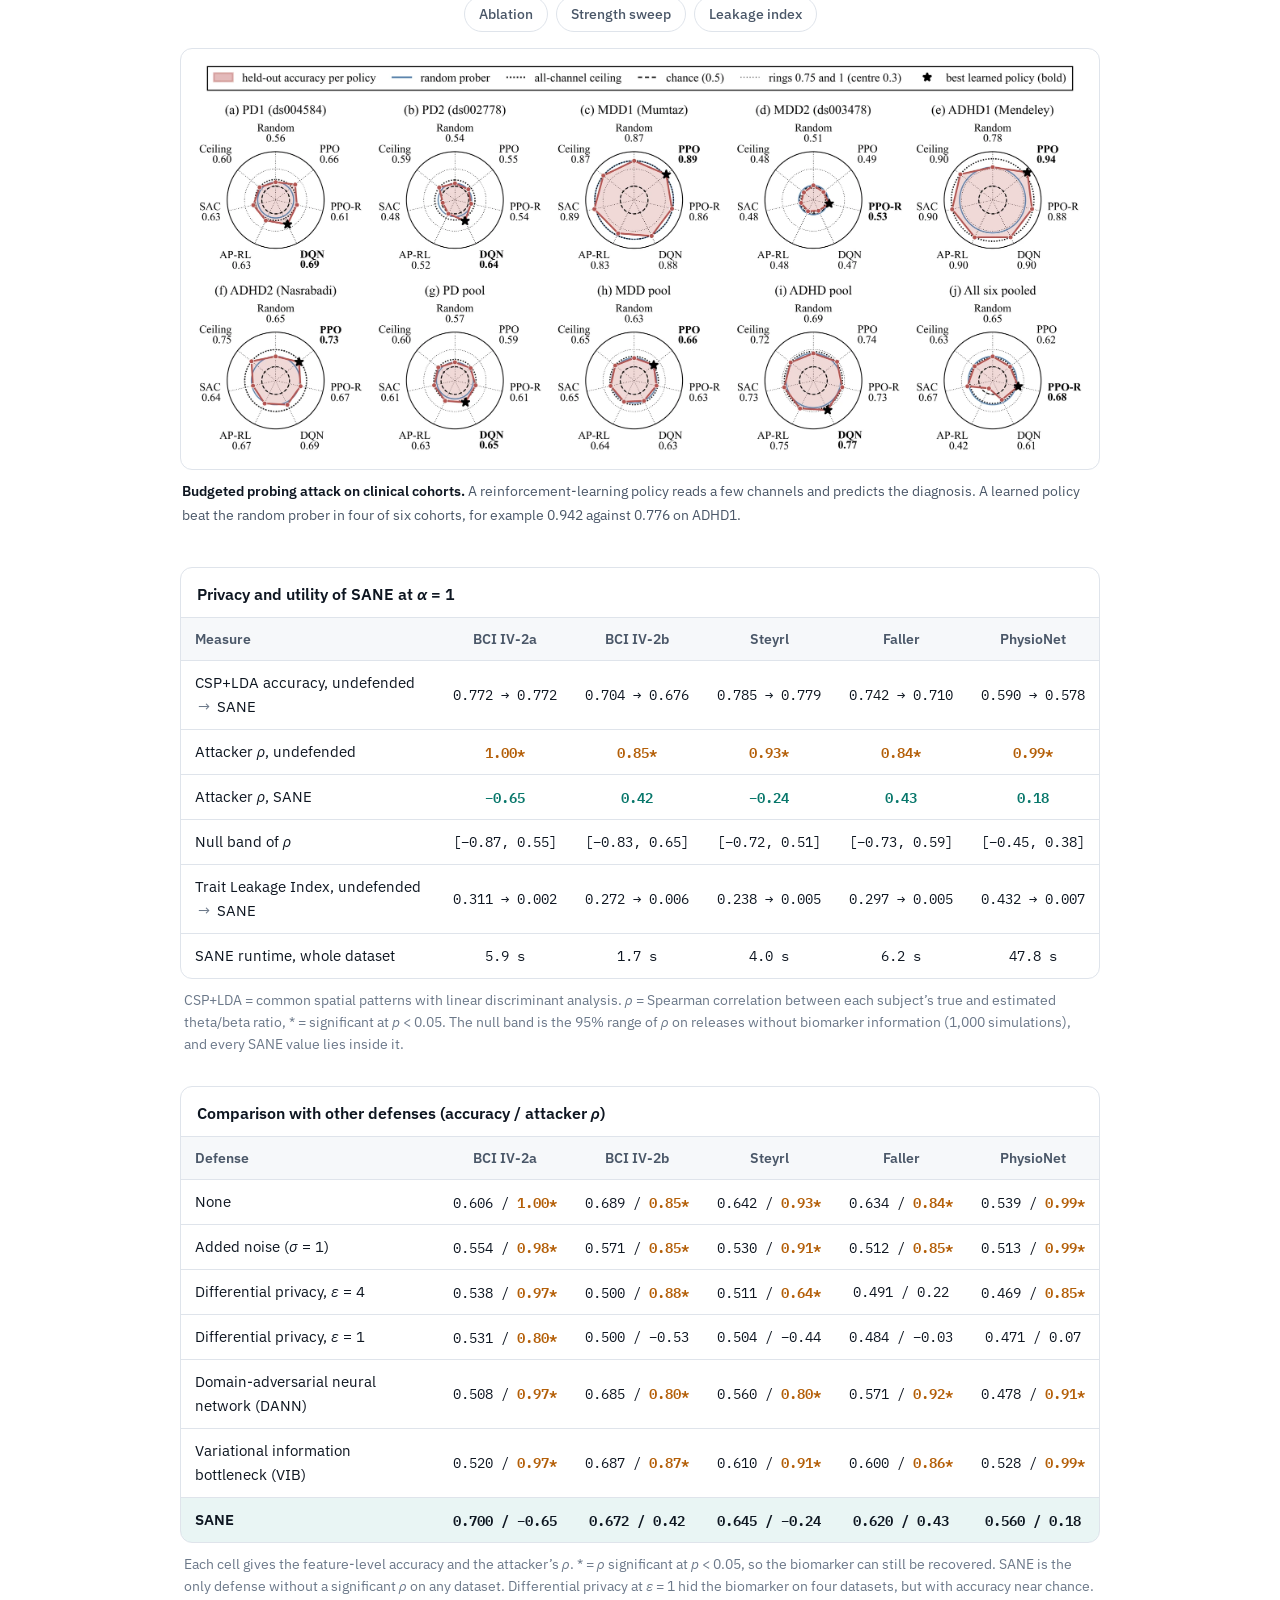
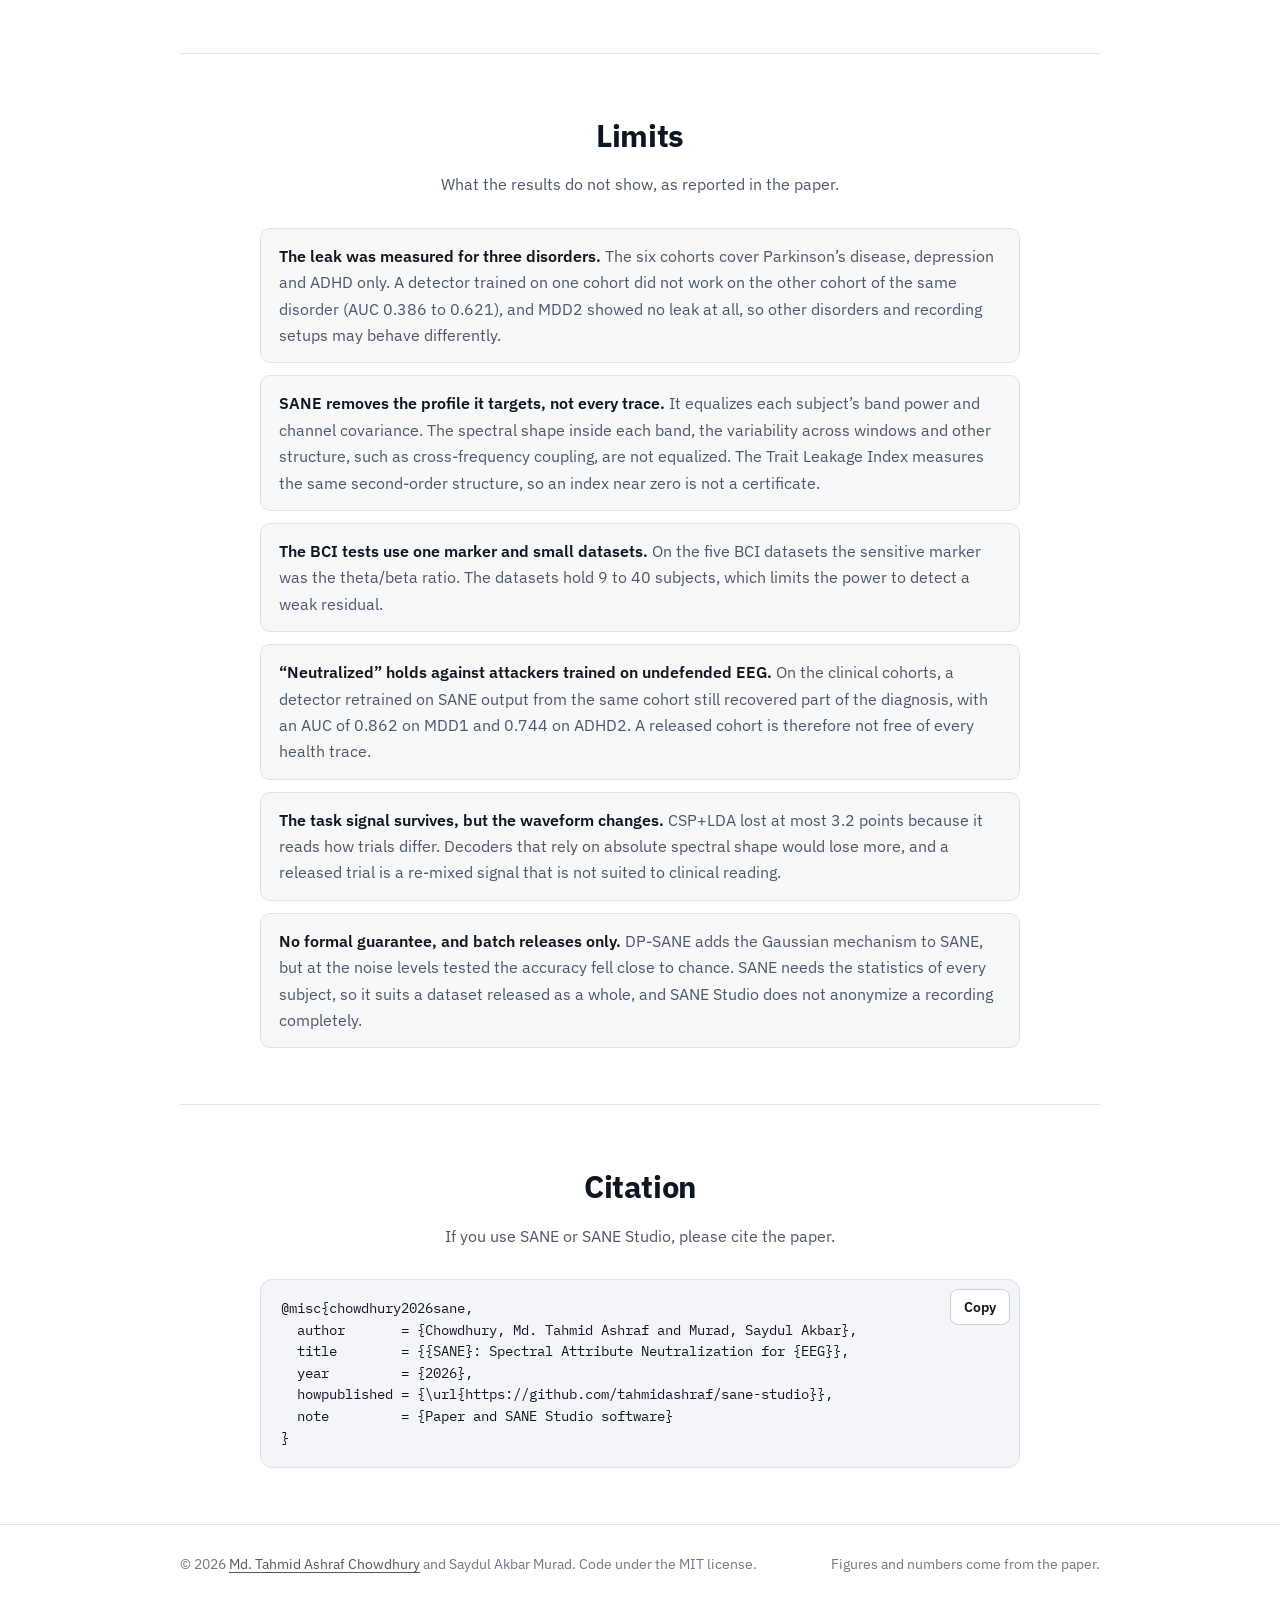
==== commit 9f2c0bdb: "Use the updated abstract and the four main contributions on the project page The abstract matches th" ====
--- a/index.html
+++ b/index.html
@@ -239,9 +239,9 @@
 .table-block + .table-block { margin-top: 30px; }
 .arrow { color: var(--text-3); padding-inline: 3px; }
 
-/* ------------------------------------------------------------ contributions (three cards) */
-.flow { list-style: none; margin: 0; padding: 0; display: grid; grid-template-columns: repeat(3, minmax(0, 1fr)); gap: 16px; }
-@media (max-width: 860px) { .flow { grid-template-columns: minmax(0, 1fr); } }
+/* ------------------------------------------------------------ contributions (four cards, 2 x 2) */
+.flow { list-style: none; margin: 0; padding: 0; display: grid; grid-template-columns: repeat(2, minmax(0, 1fr)); gap: 16px; }
+@media (max-width: 700px) { .flow { grid-template-columns: minmax(0, 1fr); } }
 .flow-card { display: flex; flex-direction: column; gap: 8px; padding: 20px 22px; border: 1px solid var(--line);
   border-radius: 12px; background: var(--surface); }
 .flow-top { display: flex; flex-direction: column; align-items: flex-start; gap: 6px; }
@@ -340,7 +340,7 @@
     <div class="sec-head"><h2>Abstract</h2></div>
     <div class="prose">
       <!-- The abstract is the paper's abstract, word for word. -->
-      <p>Electroencephalography (EEG) measures the electrical activity of the brain with sensors placed on the scalp. Brain–computer interfaces (BCIs) turn these signals into commands. Laboratories share EEG recordings openly after removing some information, so that others can build better decoders. However, the signal itself still carries health information that no participant agreed to share. Earlier studies showed that EEG can reveal who a person is. Yet no known study has both measured how much health information leaks and removed it from the shared signal. To address this gap, we first show that shared EEG leaks health information about diseases and disorders. We then propose SANE (Spectral Attribute Neutralization for EEG), a defense that neutralizes this information before release. Our study makes three main contributions. First, we sorted the information in a recording into task, identity and health classes. On six public clinical datasets of Parkinson’s disease, depression and attention-deficit/hyperactivity disorder (ADHD), our attackers recovered the diagnosis in four. Second, we created SANE, which removes the health information from each recording but keeps the brain activity that BCIs use. We also propose a Trait Leakage Index (<i>Λ</i>) that measures how much health information still leaks. Third, we built SANE Studio, a free and open-source web tool that runs SANE on a user’s own EEG files in the browser. We tested SANE on five public BCI datasets. The ratio of theta to beta brain waves is a marker linked to attention disorders. Our results show that before SANE, an attacker estimated this ratio for each person almost perfectly. After SANE, the same attacker did no better than random guessing, and <i>Λ</i> fell by 98 to 99%. The neutralized data still worked for the BCI. Its accuracy in recognizing the movement barely changed. On BCI Competition IV-2a it was 77.2% both before and after SANE, and on the other datasets it never dropped by more than 3.2 percentage points.</p>
+      <p>Electroencephalography (EEG) measures the electrical activity of the brain with sensors placed on the scalp. Brain–computer interfaces (BCIs) turn these signals into commands. Laboratories share EEG recordings openly after removing names and other identifiers, so that others can build better decoders. However, the signal itself still carries health information that no participant agreed to share. Earlier studies showed that EEG can reveal who a person is. Yet no known study has both measured the health information in shared EEG and removed it from the signal. To address this gap, our study makes four main contributions. First, we sorted the information in a recording into task, identity and health classes. We attacked six public clinical datasets of Parkinson’s disease, depression and attention-deficit/hyperactivity disorder (ADHD), and the attackers recovered the diagnosis in four of them. Second, we created SANE (Spectral Attribute Neutralization for EEG), a defense that removes the health markers from each recording before release but keeps the brain activity that BCIs use. Third, we proposed a Trait Leakage Index (<i>Λ</i>) that measures how much of the leak remains. Fourth, we built SANE Studio, a free and open-source web tool that runs SANE on a user’s own EEG files in the browser. We tested SANE on five public BCI datasets using the theta-to-beta ratio, a brain-wave marker linked to attention disorders. Before SANE, an attacker estimated this ratio for each person almost perfectly. After SANE, the same attacker did no better than random guessing, and <i>Λ</i> fell by 98 to 99%. At the same time, the neutralized data still worked for the BCI. Movement decoding accuracy stayed almost the same. It was 77.2% both before and after SANE on BCI Competition IV-2a, and on the other datasets it never dropped by more than 3.2 percentage points.</p>
       <p class="keywords"><b>Keywords</b>&ensp;Brain–computer interfaces, electroencephalography, attribute inference, privacy-preserving signal processing, biomarker neutralization</p>
     </div>
   </section>
@@ -348,24 +348,30 @@
   <!-- ================================================================ contributions -->
   <section id="contributions">
     <div class="sec-head">
-      <h2>Our three main contributions</h2>
-      <p>We show that shared EEG leaks health information, we propose SANE to remove it, and we built SANE Studio so that anyone can apply SANE to their own recordings.</p>
+      <h2>Our four main contributions</h2>
+      <p>We found that shared EEG leaks health information, created SANE to remove it, proposed a way to measure what remains, and built a free tool that runs SANE on your own recordings.</p>
     </div>
     <ol class="flow">
       <li class="flow-card">
-        <div class="flow-top"><span class="flow-n">Contribution 1</span><span class="tag clin">6 clinical cohorts</span></div>
+        <div class="flow-top"><span class="flow-n">Contribution 1</span><span class="tag clin">6 clinical datasets</span></div>
         <h3>Shared EEG leaks health information</h3>
-        <p>We sort the information in a recording into task, identity and health classes. Then we attack six public cohorts of patients and healthy controls, two each for Parkinson’s disease, major depressive disorder (MDD) and attention-deficit/hyperactivity disorder (ADHD). Our reinforcement-learning attackers reveal a few channels and guess the diagnosis.</p>
-        <p class="flow-fact"><b class="before">4 of 6</b> cohorts gave their diagnosis away, for example 0.942 accuracy against 0.776 for random probing on ADHD1.</p>
+        <p>We sorted the information in a recording into task, identity and health classes. We then attacked six public clinical datasets, two each for Parkinson’s disease, major depressive disorder (MDD) and attention-deficit/hyperactivity disorder (ADHD). Our attackers read a few channels and guessed the diagnosis.</p>
+        <p class="flow-fact"><b class="before">4 of 6</b> datasets gave their diagnosis away, for example 0.942 accuracy against 0.776 for random probing on ADHD1.</p>
       </li>
       <li class="flow-card">
         <div class="flow-top"><span class="flow-n">Contribution 2</span><span class="tag">5 motor BCI datasets</span></div>
-        <h3>SANE and the Trait Leakage Index <i>Λ</i></h3>
-        <p>SANE removes the health information from each recording but keeps the brain activity that BCIs use. The Trait Leakage Index <i>Λ</i> measures how much health information still leaks. We test both on five motor BCI datasets against added noise, two learned defenses and differential privacy.</p>
-        <p class="flow-fact">After SANE the attacker did no better than guessing on <b>5 of 5</b> datasets and <i>Λ</i> fell by 98 to 99%. Accuracy dropped by at most 3.2 points, and on BCI IV-2a it was 77.2% before and after.</p>
+        <h3>SANE</h3>
+        <p>A defense that removes the health markers from each recording before release but keeps the brain activity that BCIs use. We tested it on five public BCI datasets against added noise, two learned defenses and differential privacy.</p>
+        <p class="flow-fact">After SANE the attacker did no better than random guessing on <b>5 of 5</b> datasets. Movement decoding accuracy stayed at 77.2% on BCI IV-2a and never dropped by more than 3.2 points.</p>
       </li>
       <li class="flow-card">
-        <div class="flow-top"><span class="flow-n">Contribution 3</span><span class="tag out">Free and open source</span></div>
+        <div class="flow-top"><span class="flow-n">Contribution 3</span><span class="tag">Measure</span></div>
+        <h3>Trait Leakage Index <i>Λ</i></h3>
+        <p>A score of how much of the leak remains in a recording. It rates how strongly each feature identifies a person without helping the task, averaged over all features.</p>
+        <p class="flow-fact">After SANE, <i>Λ</i> fell by <b>98 to 99%</b> on all five BCI datasets.</p>
+      </li>
+      <li class="flow-card">
+        <div class="flow-top"><span class="flow-n">Contribution 4</span><span class="tag out">Free and open source</span></div>
         <h3>SANE Studio</h3>
         <p>A web tool that runs SANE on your own EEG files inside the browser. It reads EDF, BDF, BrainVision, EEGLAB and FIF recordings and returns each one in the format it came in.</p>
         <p class="flow-fact"><b>Nothing is uploaded.</b> All 21 recordings of an OpenNeuro reference set were processed and checked. <a href="studio.html">Open SANE Studio</a></p>
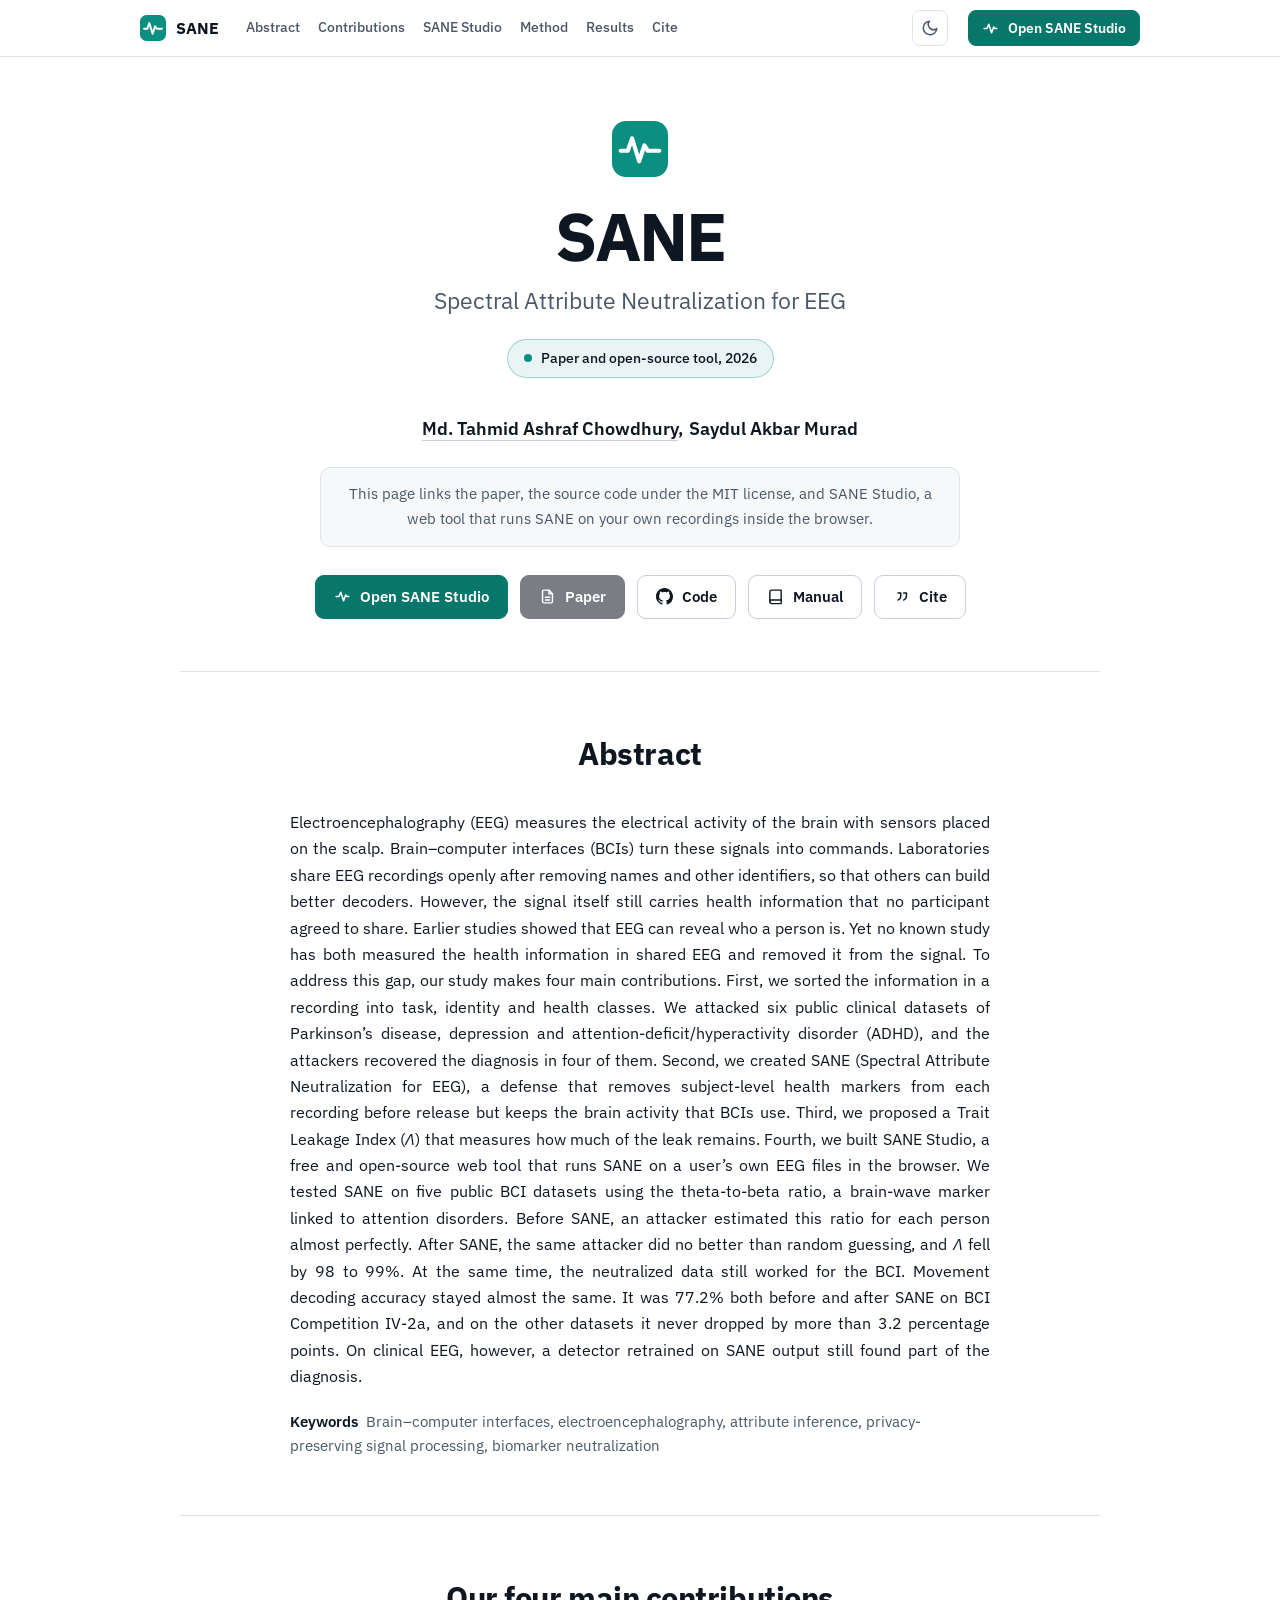
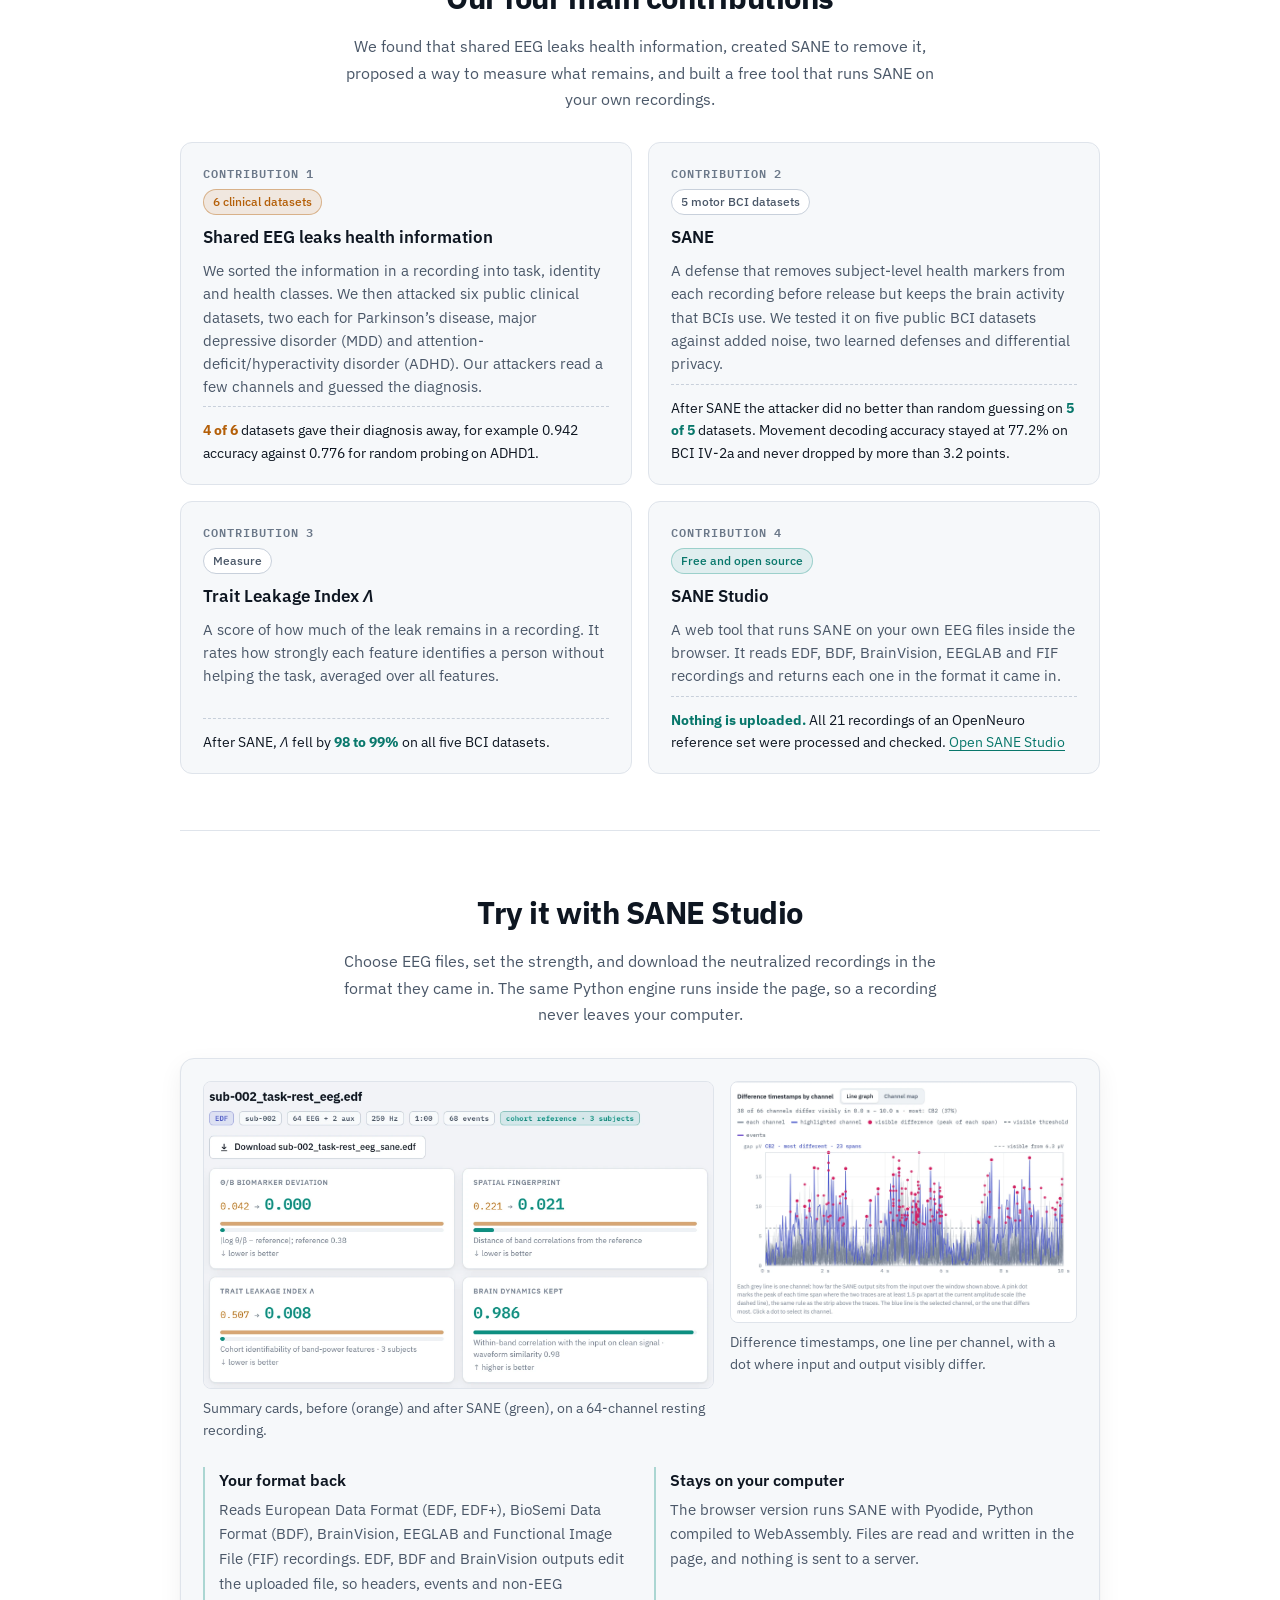
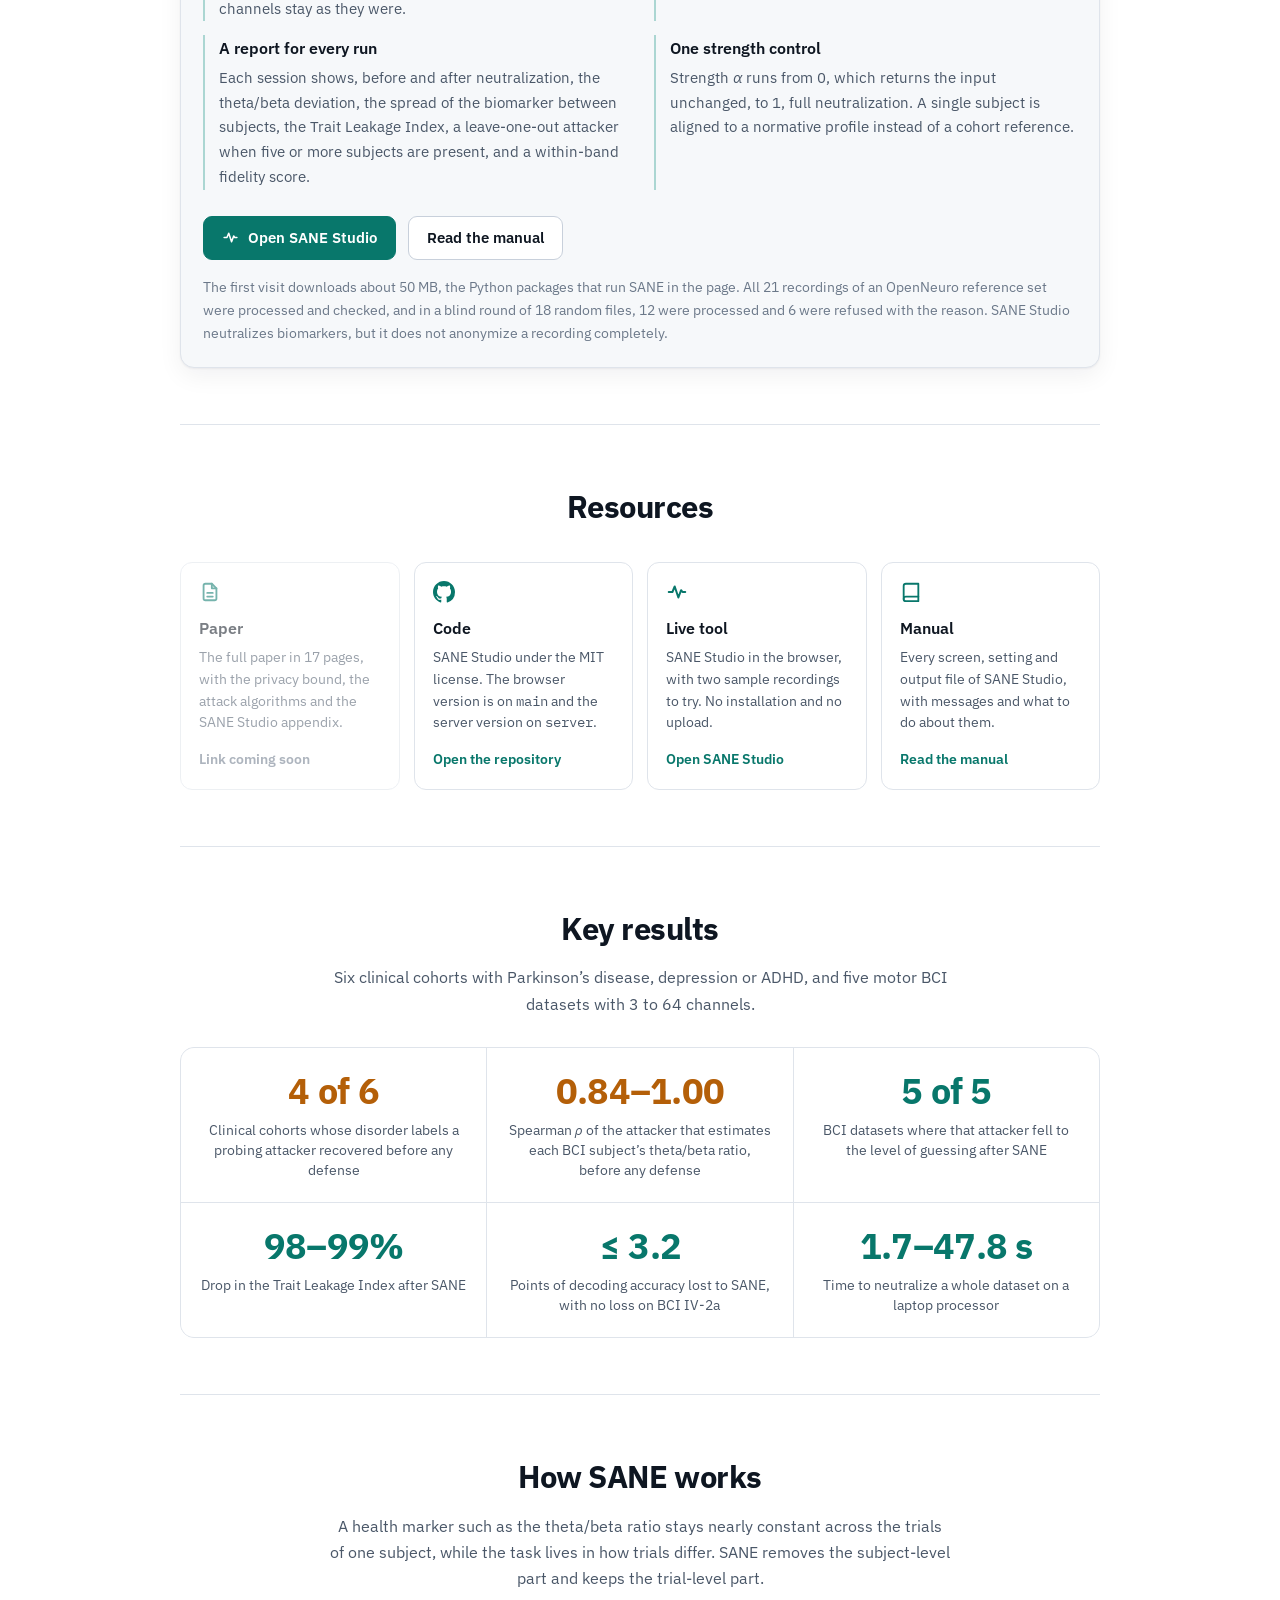
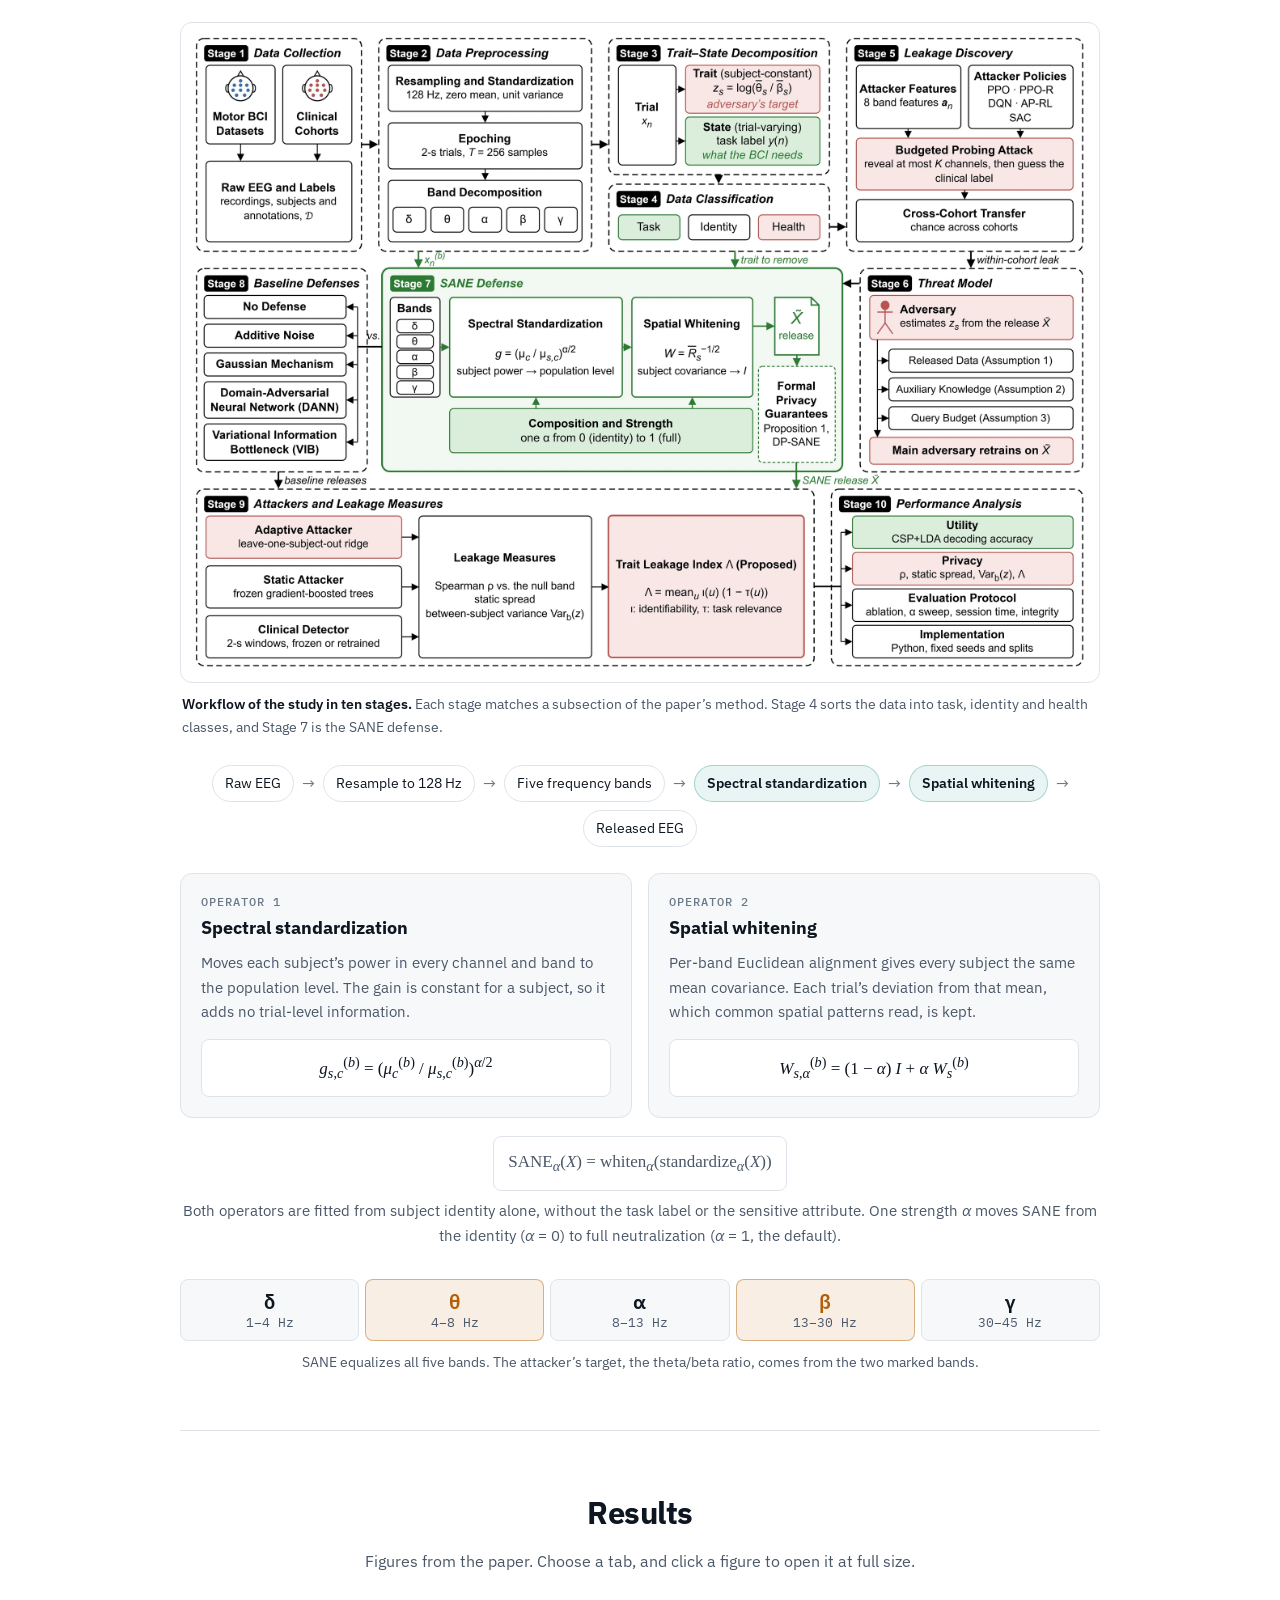
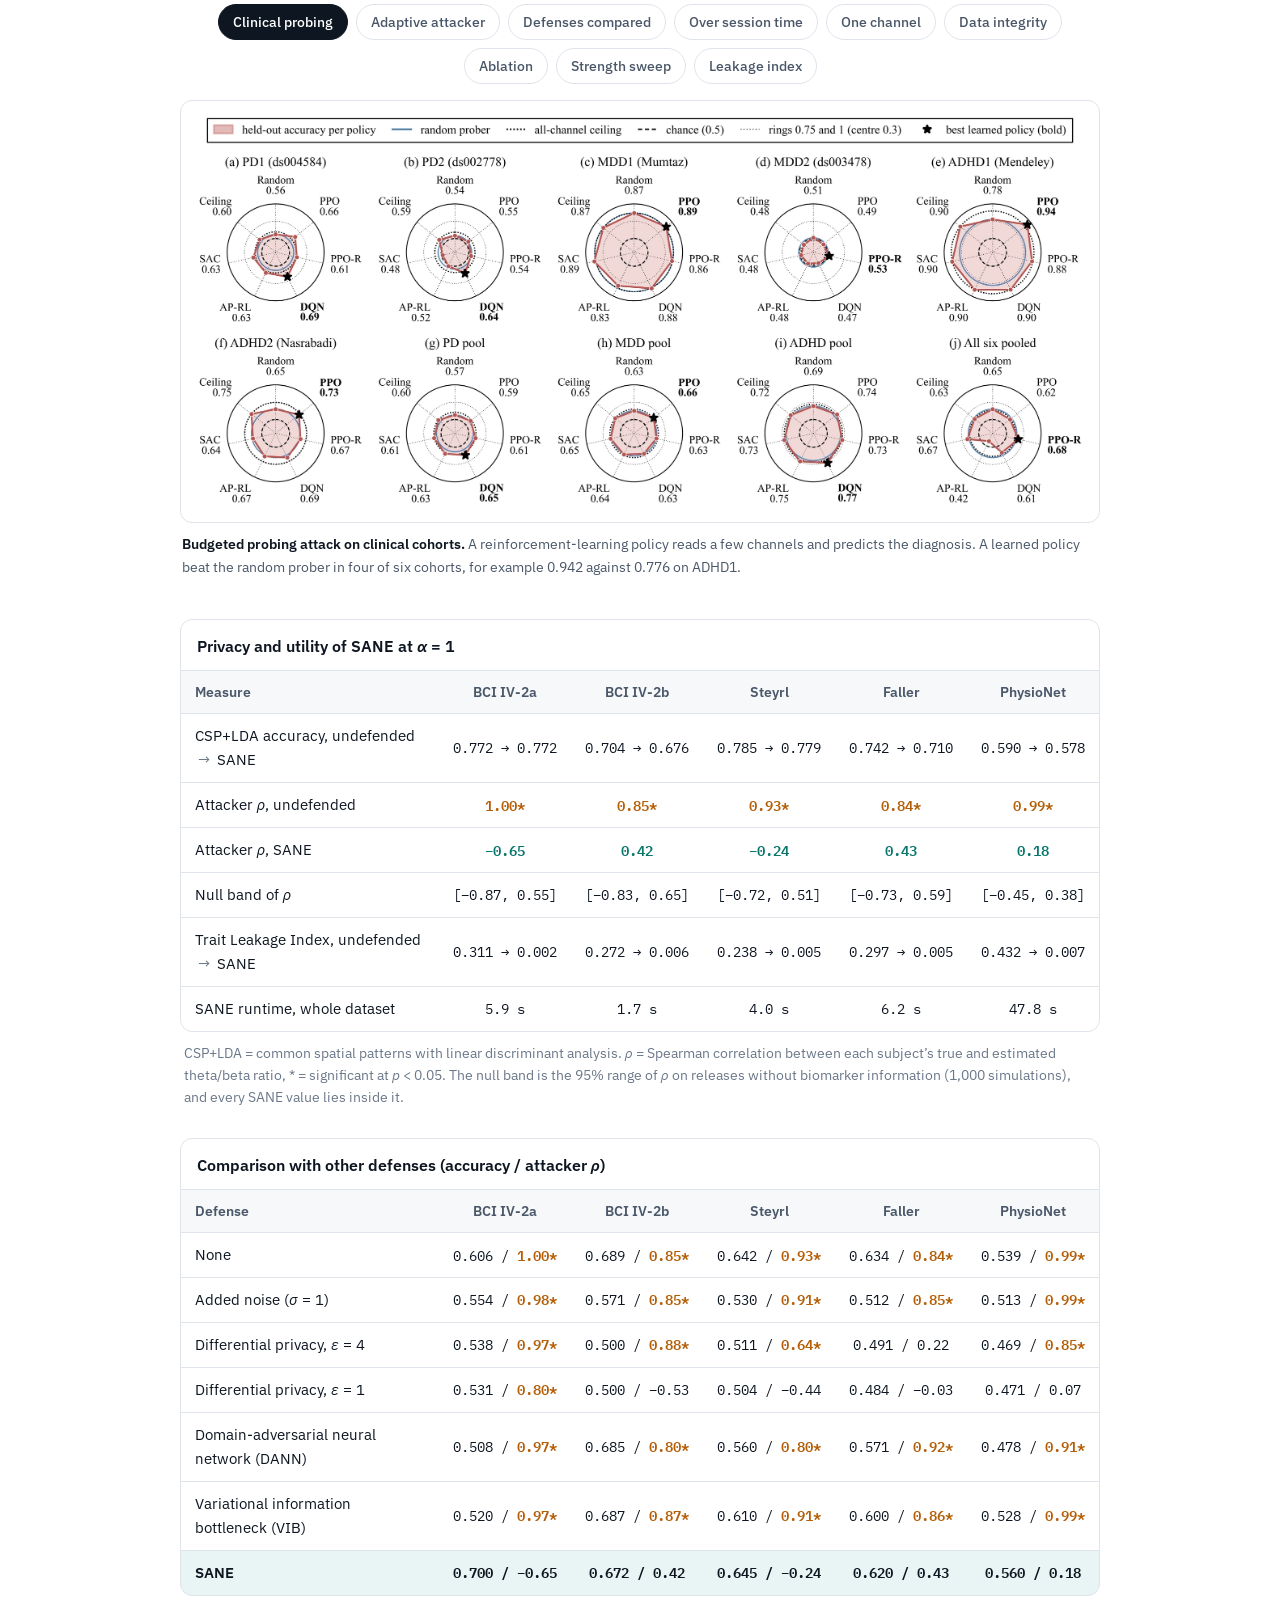
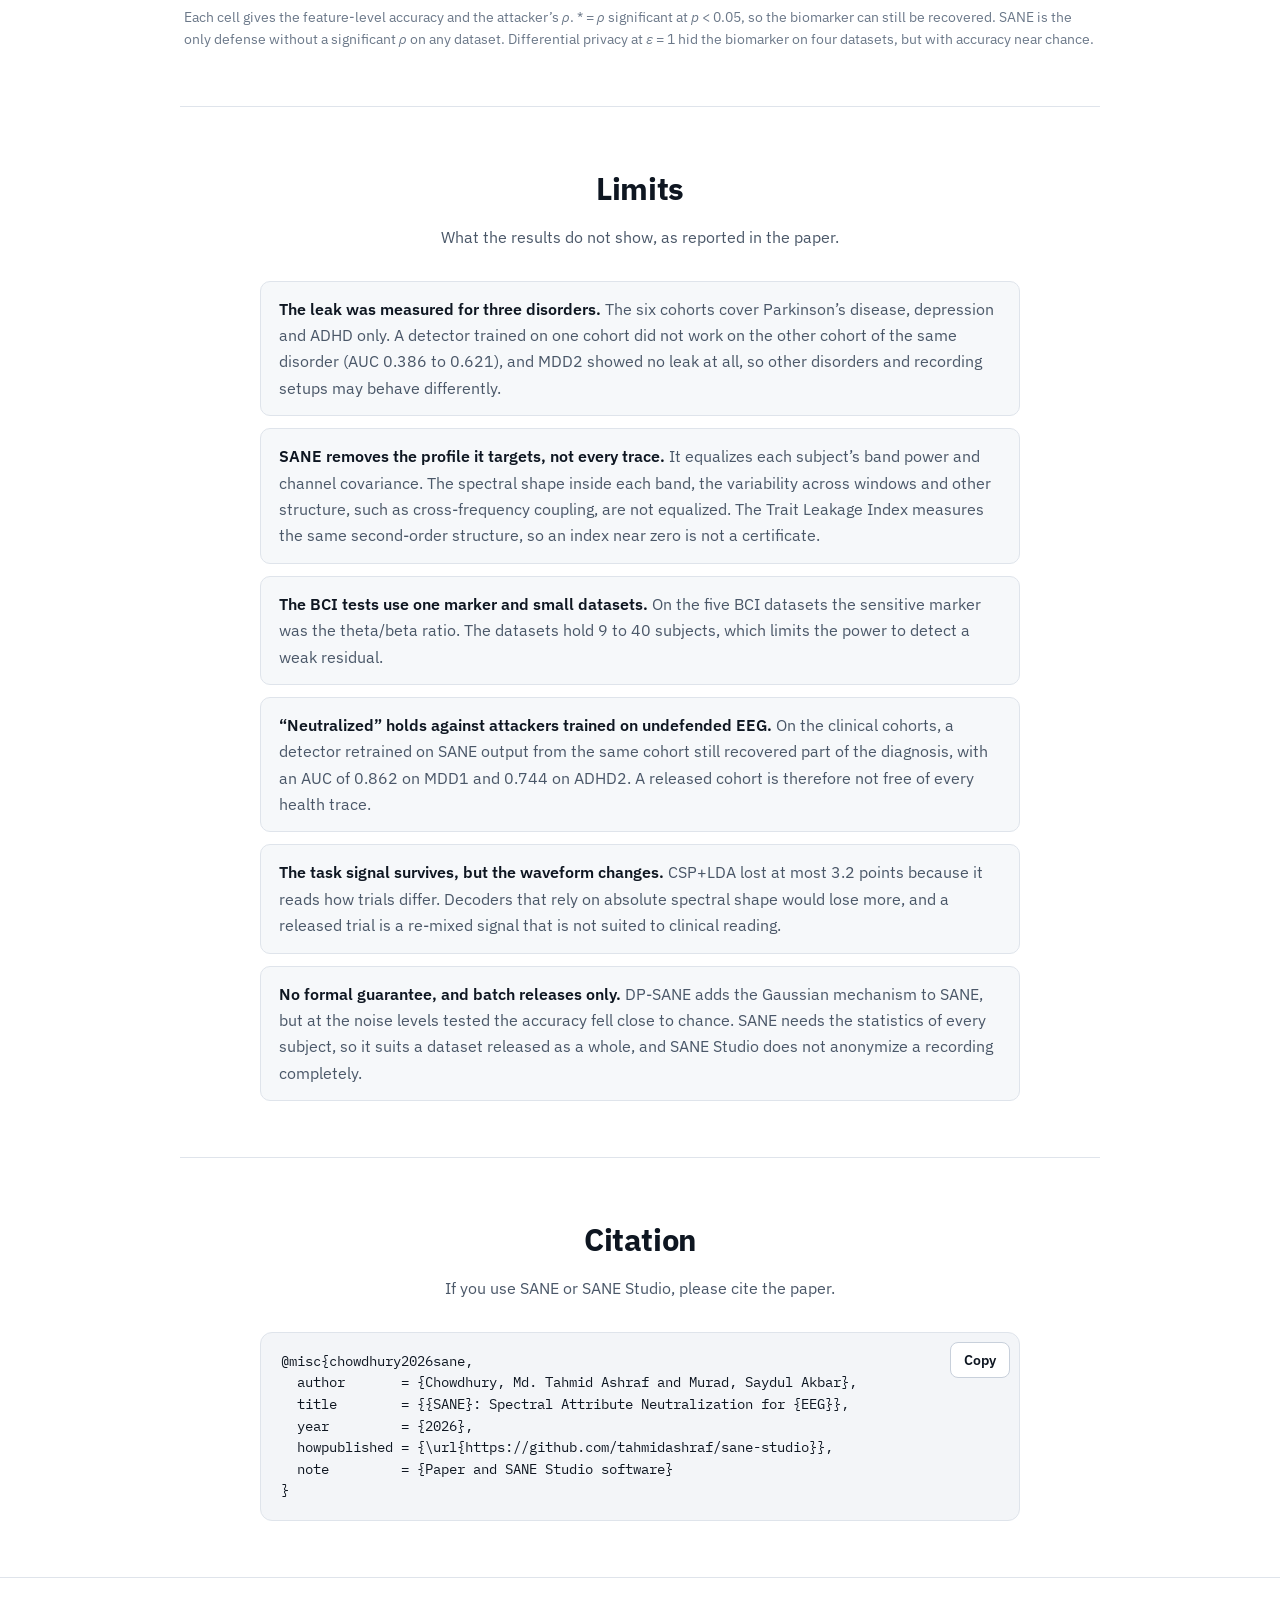
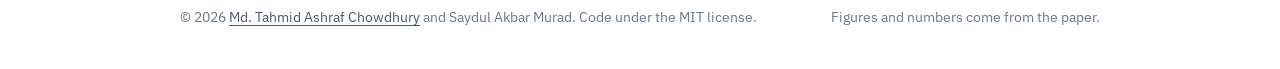
==== commit 1c9e1cdb: "State the subject-level scope of SANE on the project page The abstract and the SANE card say that SA" ====
--- a/index.html
+++ b/index.html
@@ -340,7 +340,7 @@
     <div class="sec-head"><h2>Abstract</h2></div>
     <div class="prose">
       <!-- The abstract is the paper's abstract, word for word. -->
-      <p>Electroencephalography (EEG) measures the electrical activity of the brain with sensors placed on the scalp. Brain–computer interfaces (BCIs) turn these signals into commands. Laboratories share EEG recordings openly after removing names and other identifiers, so that others can build better decoders. However, the signal itself still carries health information that no participant agreed to share. Earlier studies showed that EEG can reveal who a person is. Yet no known study has both measured the health information in shared EEG and removed it from the signal. To address this gap, our study makes four main contributions. First, we sorted the information in a recording into task, identity and health classes. We attacked six public clinical datasets of Parkinson’s disease, depression and attention-deficit/hyperactivity disorder (ADHD), and the attackers recovered the diagnosis in four of them. Second, we created SANE (Spectral Attribute Neutralization for EEG), a defense that removes the health markers from each recording before release but keeps the brain activity that BCIs use. Third, we proposed a Trait Leakage Index (<i>Λ</i>) that measures how much of the leak remains. Fourth, we built SANE Studio, a free and open-source web tool that runs SANE on a user’s own EEG files in the browser. We tested SANE on five public BCI datasets using the theta-to-beta ratio, a brain-wave marker linked to attention disorders. Before SANE, an attacker estimated this ratio for each person almost perfectly. After SANE, the same attacker did no better than random guessing, and <i>Λ</i> fell by 98 to 99%. At the same time, the neutralized data still worked for the BCI. Movement decoding accuracy stayed almost the same. It was 77.2% both before and after SANE on BCI Competition IV-2a, and on the other datasets it never dropped by more than 3.2 percentage points.</p>
+      <p>Electroencephalography (EEG) measures the electrical activity of the brain with sensors placed on the scalp. Brain–computer interfaces (BCIs) turn these signals into commands. Laboratories share EEG recordings openly after removing names and other identifiers, so that others can build better decoders. However, the signal itself still carries health information that no participant agreed to share. Earlier studies showed that EEG can reveal who a person is. Yet no known study has both measured the health information in shared EEG and removed it from the signal. To address this gap, our study makes four main contributions. First, we sorted the information in a recording into task, identity and health classes. We attacked six public clinical datasets of Parkinson’s disease, depression and attention-deficit/hyperactivity disorder (ADHD), and the attackers recovered the diagnosis in four of them. Second, we created SANE (Spectral Attribute Neutralization for EEG), a defense that removes subject-level health markers from each recording before release but keeps the brain activity that BCIs use. Third, we proposed a Trait Leakage Index (<i>Λ</i>) that measures how much of the leak remains. Fourth, we built SANE Studio, a free and open-source web tool that runs SANE on a user’s own EEG files in the browser. We tested SANE on five public BCI datasets using the theta-to-beta ratio, a brain-wave marker linked to attention disorders. Before SANE, an attacker estimated this ratio for each person almost perfectly. After SANE, the same attacker did no better than random guessing, and <i>Λ</i> fell by 98 to 99%. At the same time, the neutralized data still worked for the BCI. Movement decoding accuracy stayed almost the same. It was 77.2% both before and after SANE on BCI Competition IV-2a, and on the other datasets it never dropped by more than 3.2 percentage points. On clinical EEG, however, a detector retrained on SANE output still found part of the diagnosis.</p>
       <p class="keywords"><b>Keywords</b>&ensp;Brain–computer interfaces, electroencephalography, attribute inference, privacy-preserving signal processing, biomarker neutralization</p>
     </div>
   </section>
@@ -361,7 +361,7 @@
       <li class="flow-card">
         <div class="flow-top"><span class="flow-n">Contribution 2</span><span class="tag">5 motor BCI datasets</span></div>
         <h3>SANE</h3>
-        <p>A defense that removes the health markers from each recording before release but keeps the brain activity that BCIs use. We tested it on five public BCI datasets against added noise, two learned defenses and differential privacy.</p>
+        <p>A defense that removes subject-level health markers from each recording before release but keeps the brain activity that BCIs use. We tested it on five public BCI datasets against added noise, two learned defenses and differential privacy.</p>
         <p class="flow-fact">After SANE the attacker did no better than random guessing on <b>5 of 5</b> datasets. Movement decoding accuracy stayed at 77.2% on BCI IV-2a and never dropped by more than 3.2 points.</p>
       </li>
       <li class="flow-card">
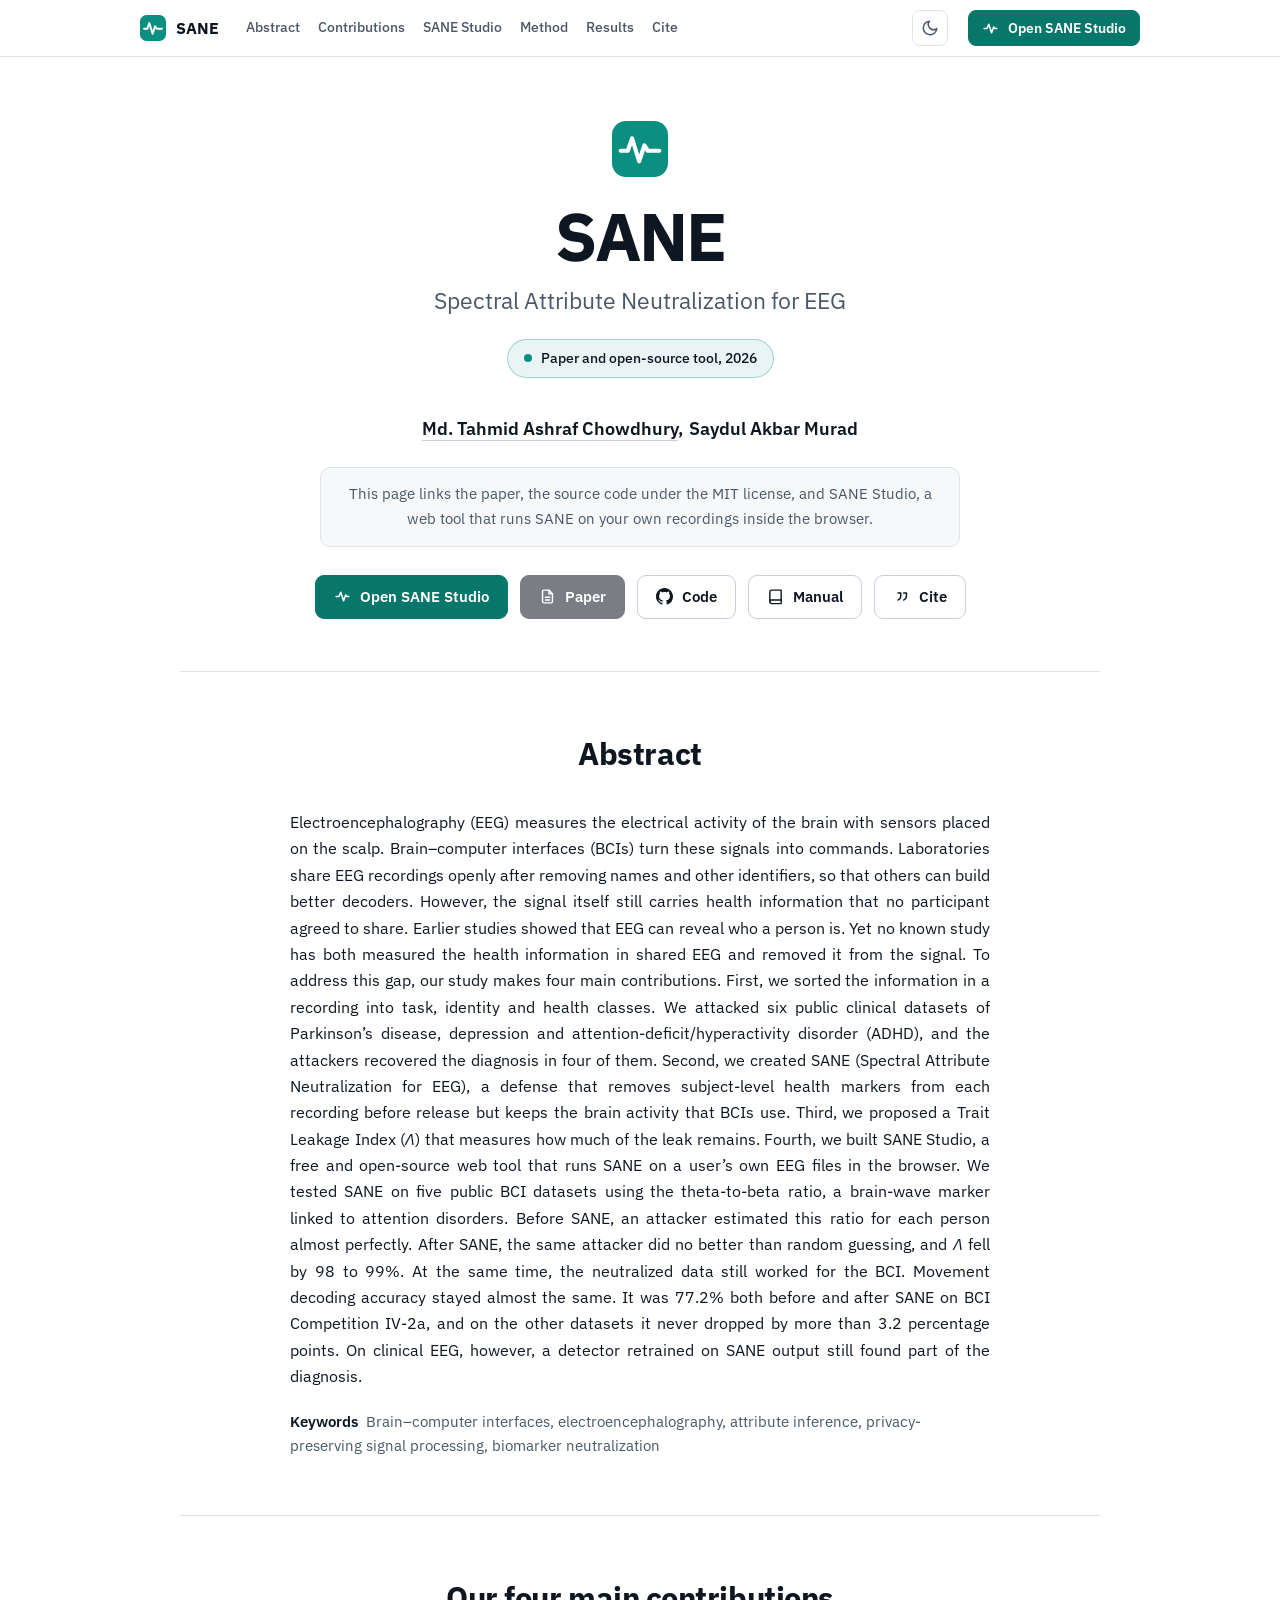
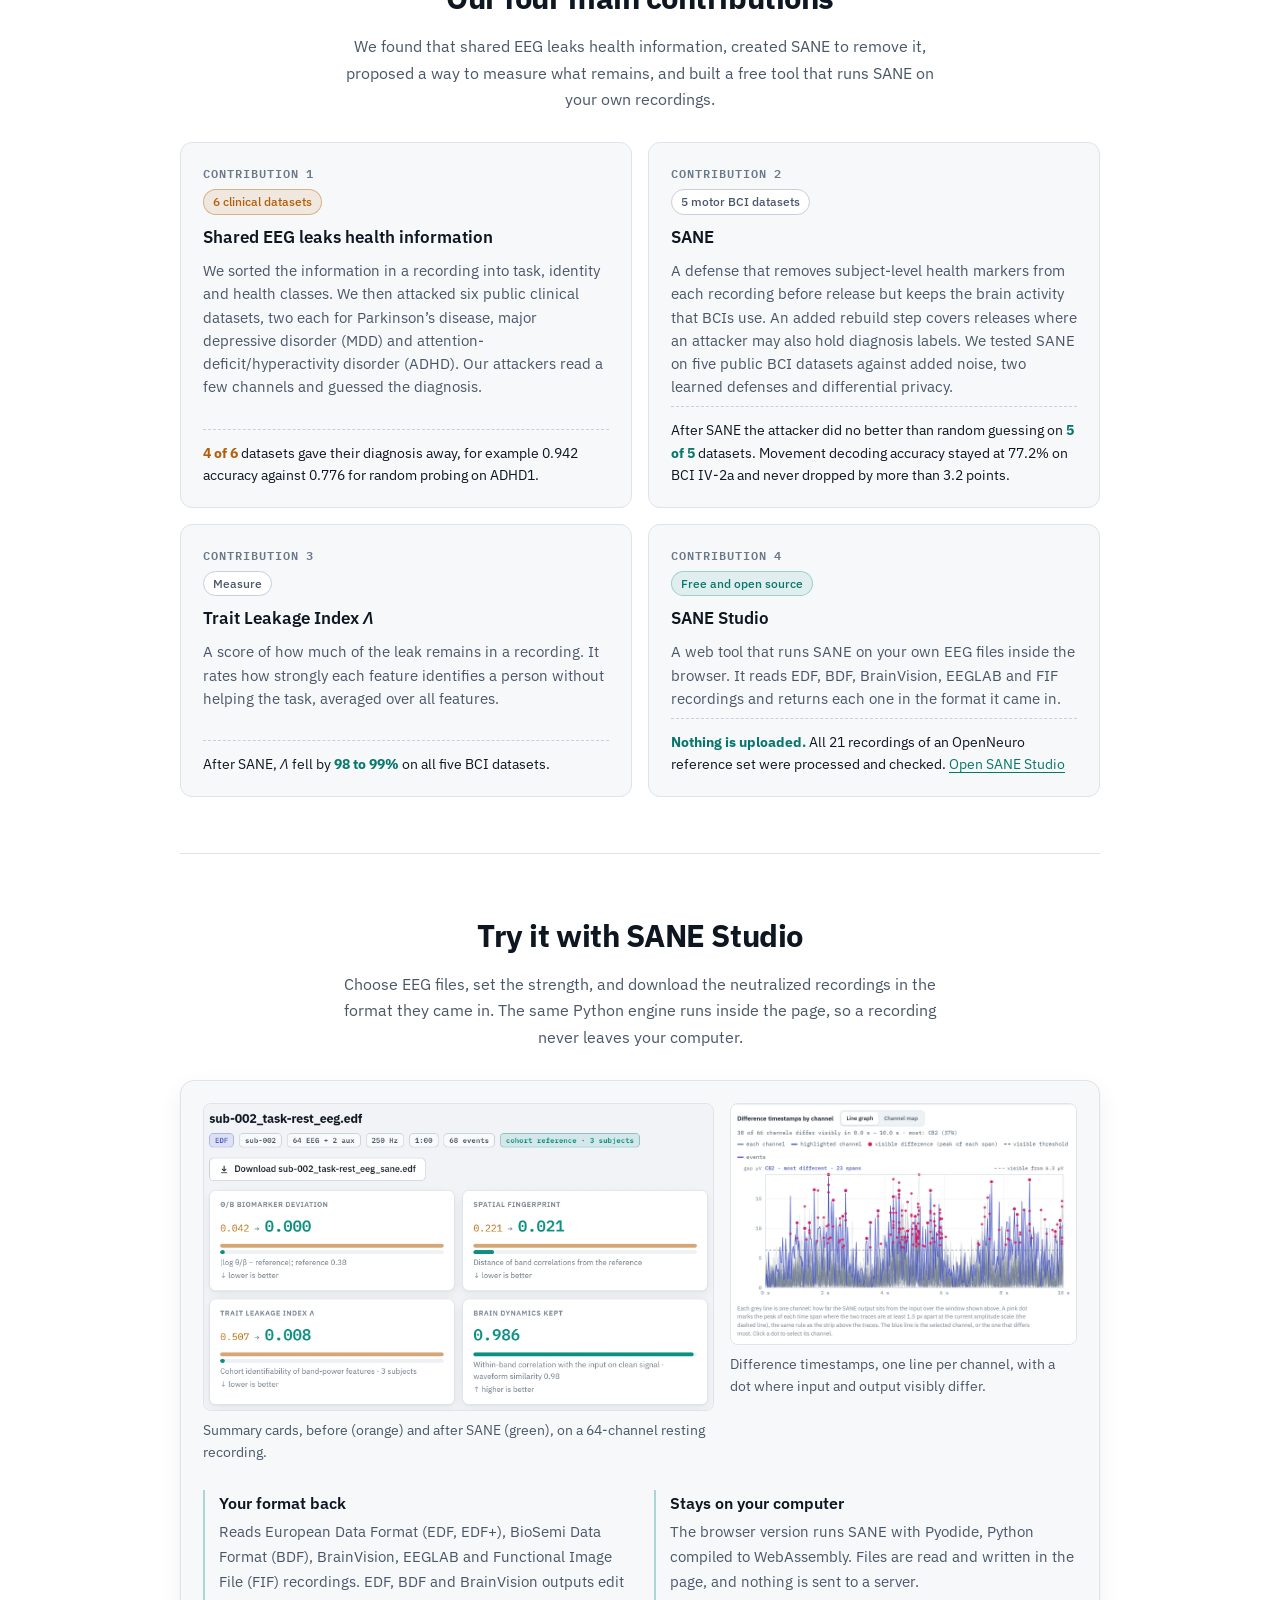
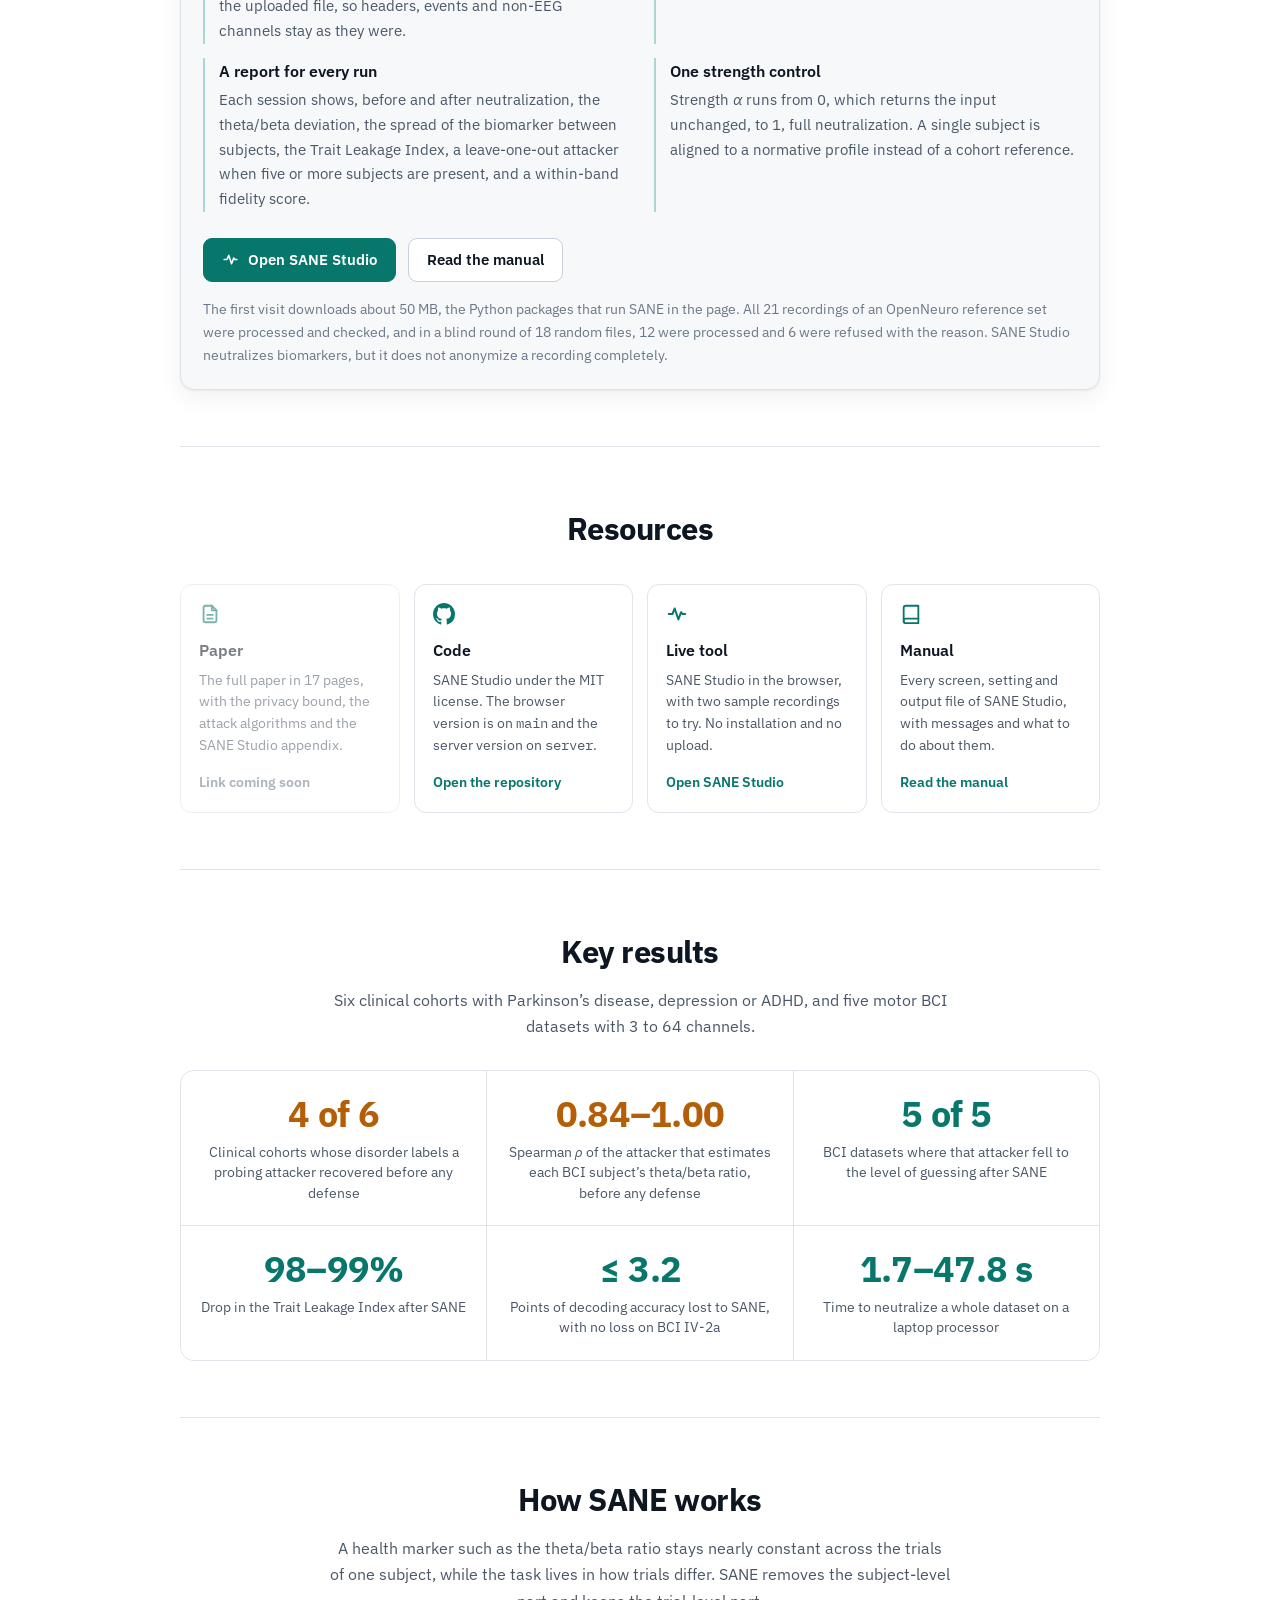
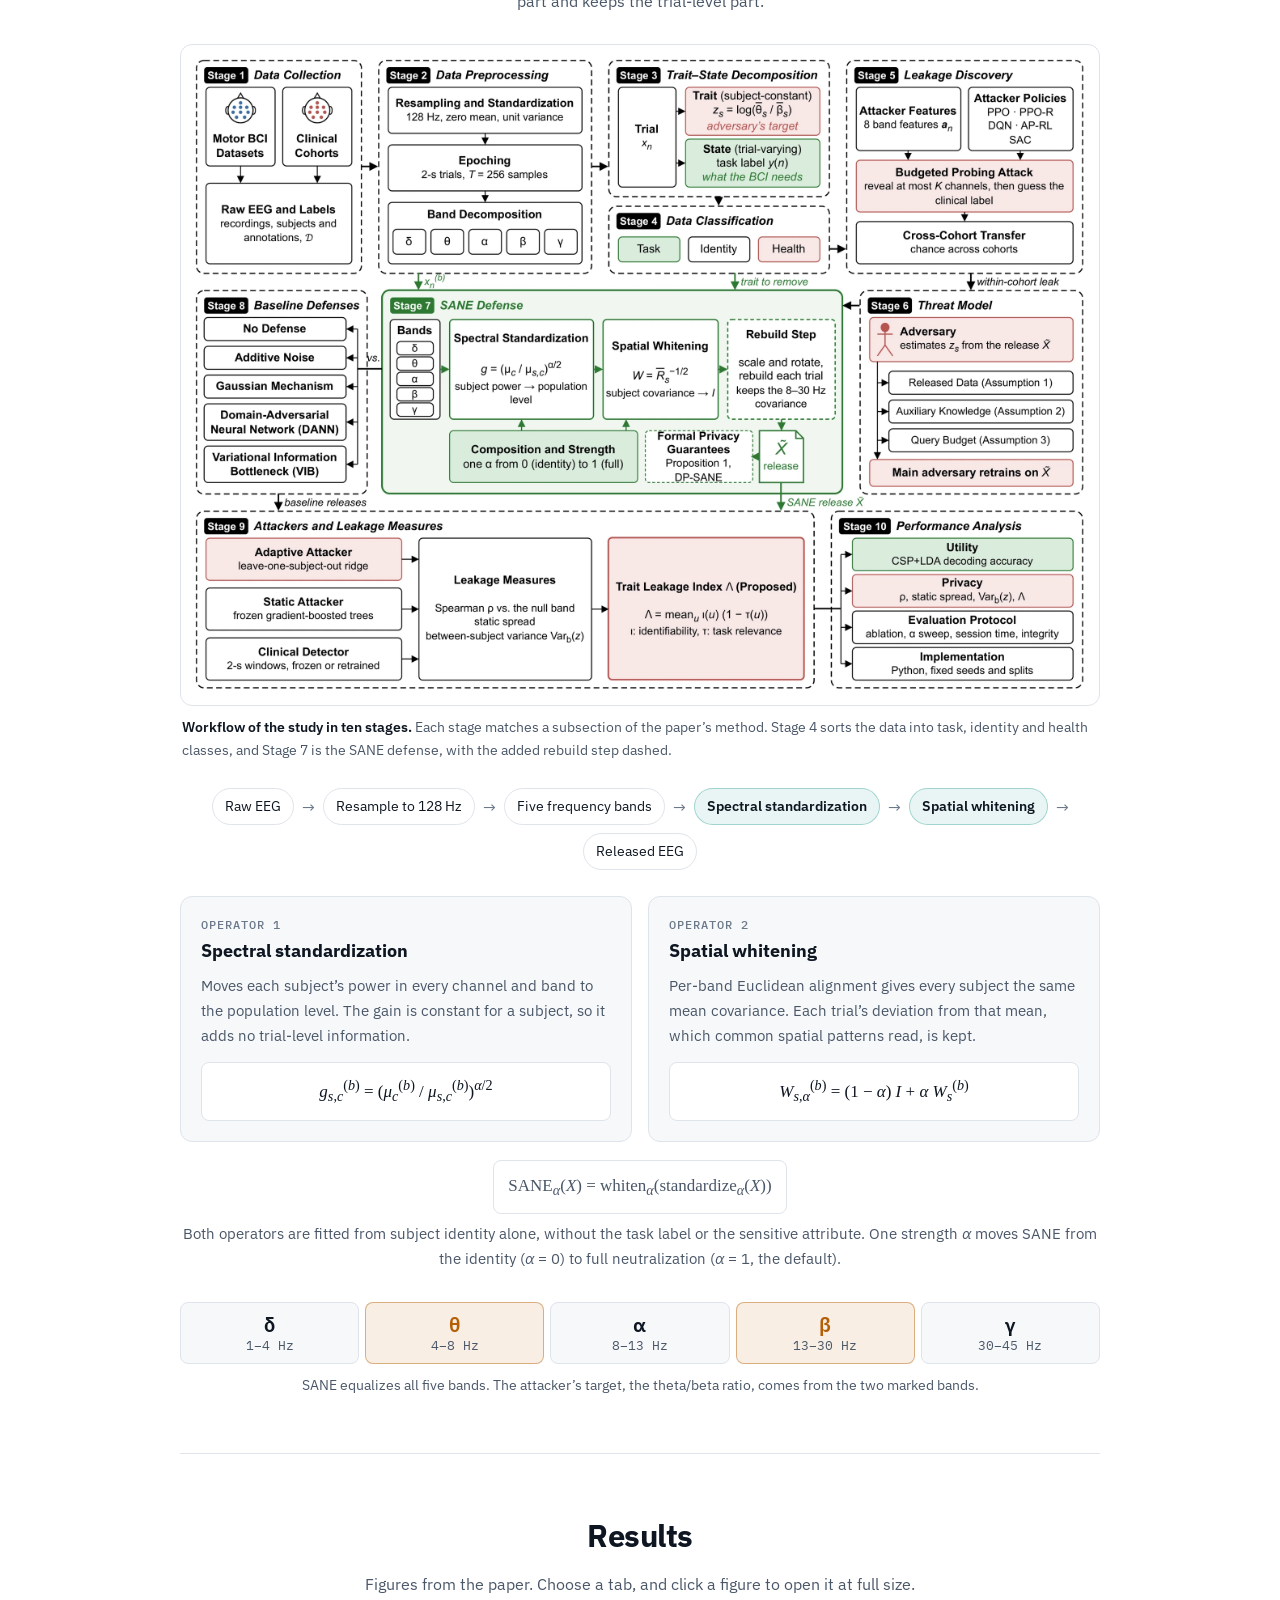
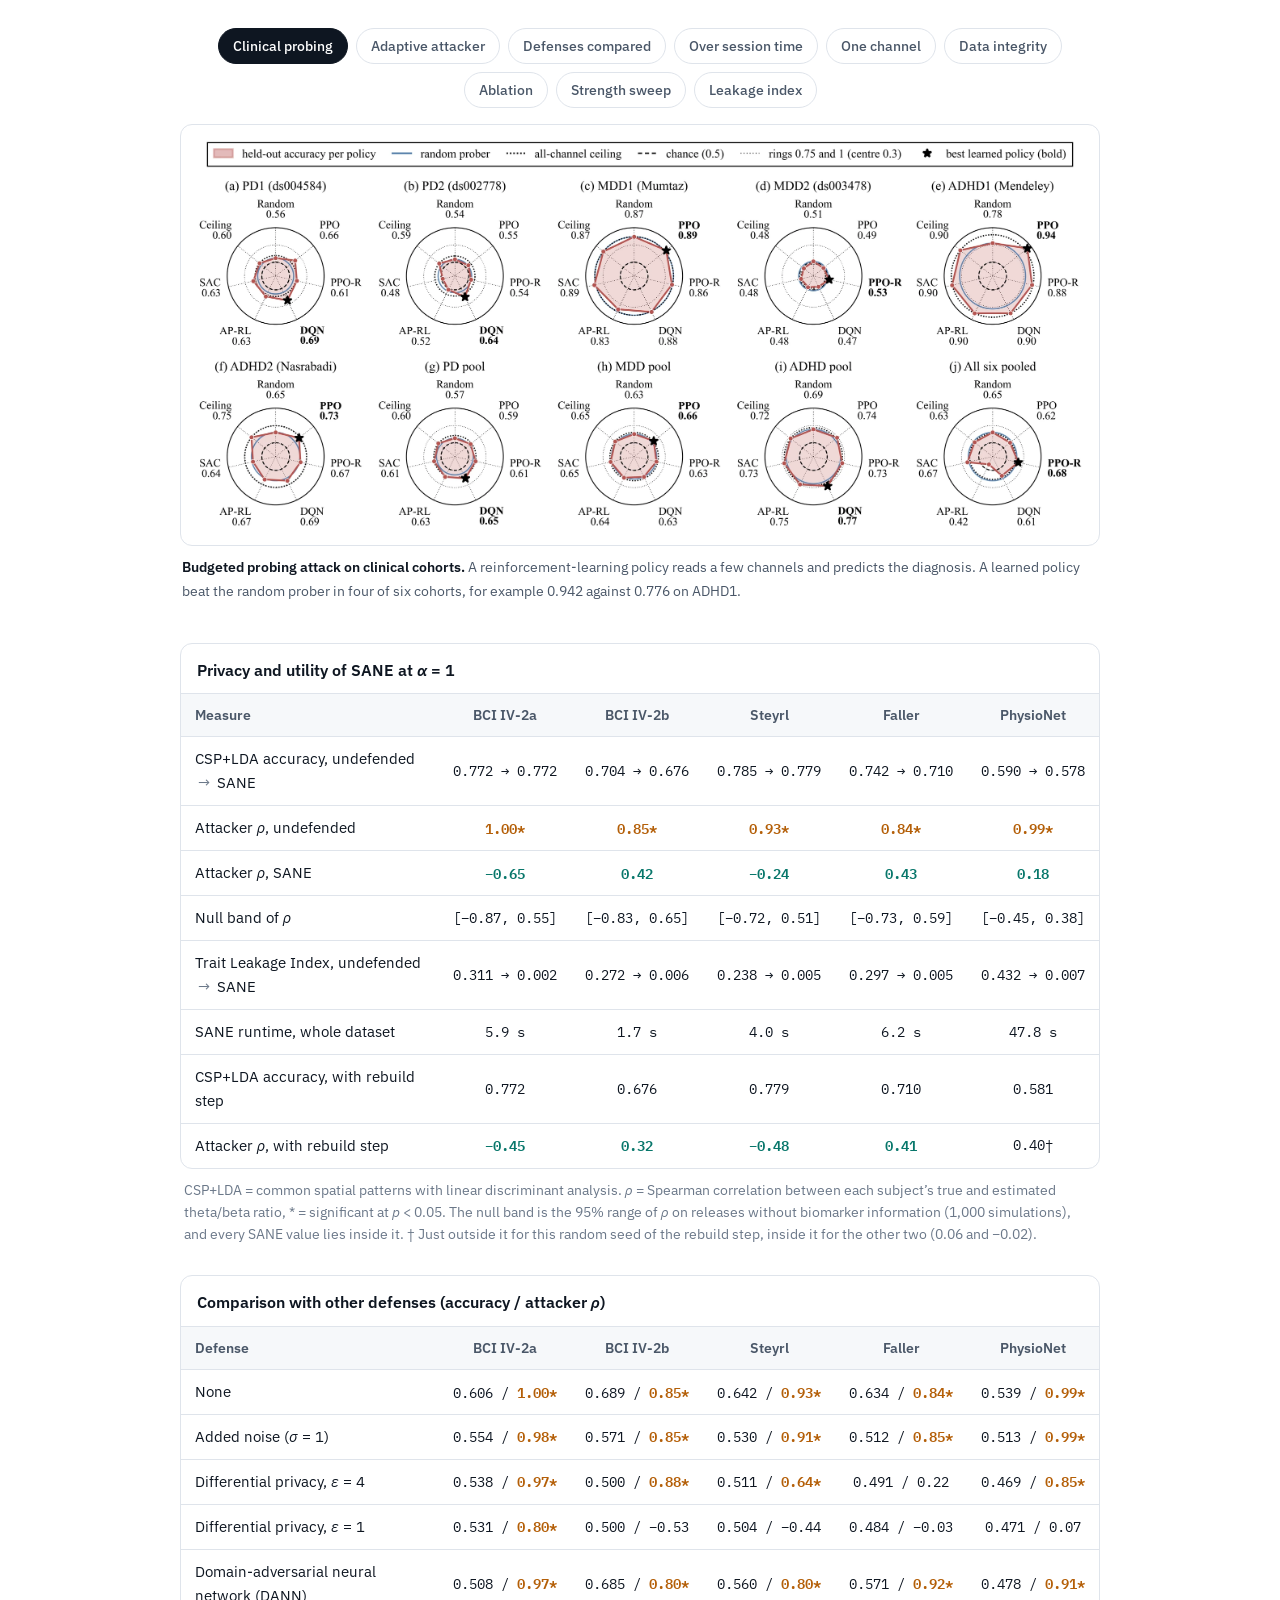
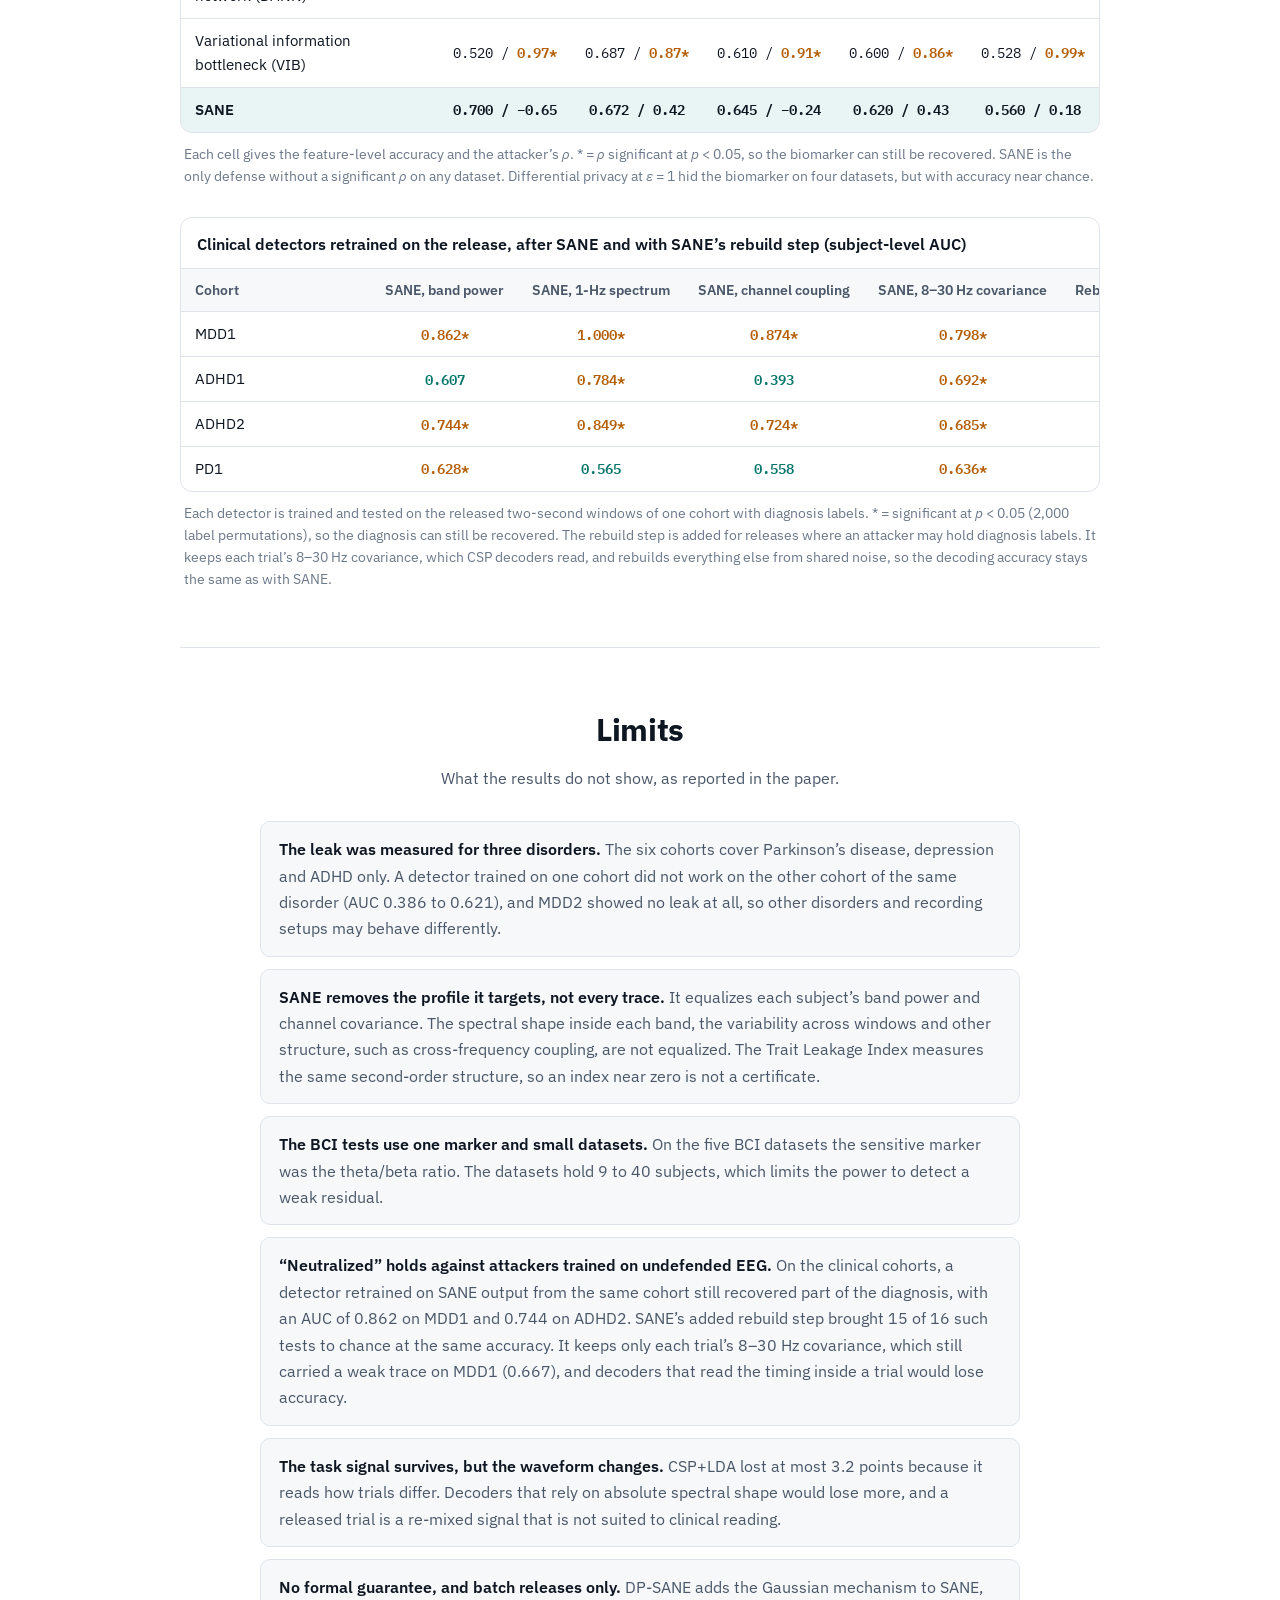
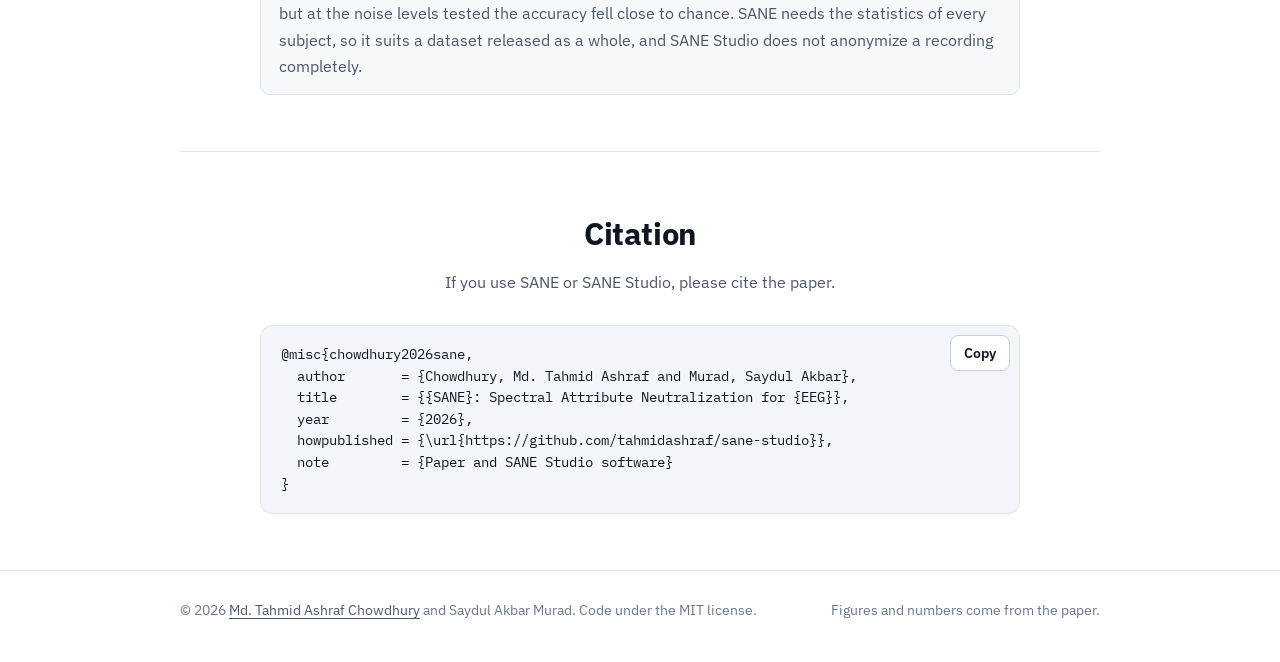
==== commit de73030e: "Add SANE's rebuild step to the project page" ====
--- a/index.html
+++ b/index.html
@@ -361,7 +361,7 @@
       <li class="flow-card">
         <div class="flow-top"><span class="flow-n">Contribution 2</span><span class="tag">5 motor BCI datasets</span></div>
         <h3>SANE</h3>
-        <p>A defense that removes subject-level health markers from each recording before release but keeps the brain activity that BCIs use. We tested it on five public BCI datasets against added noise, two learned defenses and differential privacy.</p>
+        <p>A defense that removes subject-level health markers from each recording before release but keeps the brain activity that BCIs use. An added rebuild step covers releases where an attacker may also hold diagnosis labels. We tested SANE on five public BCI datasets against added noise, two learned defenses and differential privacy.</p>
         <p class="flow-fact">After SANE the attacker did no better than random guessing on <b>5 of 5</b> datasets. Movement decoding accuracy stayed at 77.2% on BCI IV-2a and never dropped by more than 3.2 points.</p>
       </li>
       <li class="flow-card">
@@ -482,10 +482,10 @@
     </div>
 
     <figure class="figure-card">
-      <a href="static/img/fig_method.webp"><img src="static/img/fig_method.webp" width="2200" height="1560" loading="lazy"
+      <a href="static/img/fig_method.webp"><img src="static/img/fig_method.webp" width="2200" height="1562" loading="lazy"
          alt="Workflow of the study in ten stages, from data collection to performance analysis, with data classification as Stage 4 and the SANE defense as Stage 7"></a>
     </figure>
-    <p class="fig-cap"><b>Workflow of the study in ten stages.</b> Each stage matches a subsection of the paper’s method. Stage 4 sorts the data into task, identity and health classes, and Stage 7 is the SANE defense.</p>
+    <p class="fig-cap"><b>Workflow of the study in ten stages.</b> Each stage matches a subsection of the paper’s method. Stage 4 sorts the data into task, identity and health classes, and Stage 7 is the SANE defense, with the added rebuild step dashed.</p>
 
     <div class="pipeline" aria-label="Processing steps">
       <span>Raw EEG</span><em>→</em>
@@ -554,10 +554,12 @@
             <tr><td>Null band of <i>ρ</i></td><td class="num">[−0.87, 0.55]</td><td class="num">[−0.83, 0.65]</td><td class="num">[−0.72, 0.51]</td><td class="num">[−0.73, 0.59]</td><td class="num">[−0.45, 0.38]</td></tr>
             <tr><td>Trait Leakage Index, undefended <span class="arrow">→</span> SANE</td><td class="num">0.311 → 0.002</td><td class="num">0.272 → 0.006</td><td class="num">0.238 → 0.005</td><td class="num">0.297 → 0.005</td><td class="num">0.432 → 0.007</td></tr>
             <tr><td>SANE runtime, whole dataset</td><td class="num">5.9 s</td><td class="num">1.7 s</td><td class="num">4.0 s</td><td class="num">6.2 s</td><td class="num">47.8 s</td></tr>
+            <tr><td>CSP+LDA accuracy, with rebuild step</td><td class="num">0.772</td><td class="num">0.676</td><td class="num">0.779</td><td class="num">0.710</td><td class="num">0.581</td></tr>
+            <tr><td>Attacker <i>ρ</i>, with rebuild step</td><td class="num hid">−0.45</td><td class="num hid">0.32</td><td class="num hid">−0.48</td><td class="num hid">0.41</td><td class="num">0.40†</td></tr>
           </tbody>
         </table>
       </div>
-      <p class="t-note">CSP+LDA = common spatial patterns with linear discriminant analysis. <i>ρ</i> = Spearman correlation between each subject’s true and estimated theta/beta ratio, * = significant at <i>p</i> &lt; 0.05. The null band is the 95% range of <i>ρ</i> on releases without biomarker information (1,000 simulations), and every SANE value lies inside it.</p>
+      <p class="t-note">CSP+LDA = common spatial patterns with linear discriminant analysis. <i>ρ</i> = Spearman correlation between each subject’s true and estimated theta/beta ratio, * = significant at <i>p</i> &lt; 0.05. The null band is the 95% range of <i>ρ</i> on releases without biomarker information (1,000 simulations), and every SANE value lies inside it. † Just outside it for this random seed of the rebuild step, inside it for the other two (0.06 and −0.02).</p>
     </div>
 
     <div class="table-block">
@@ -578,6 +580,22 @@
       </div>
       <p class="t-note">Each cell gives the feature-level accuracy and the attacker’s <i>ρ</i>. * = <i>ρ</i> significant at <i>p</i> &lt; 0.05, so the biomarker can still be recovered. SANE is the only defense without a significant <i>ρ</i> on any dataset. Differential privacy at <i>ε</i> = 1 hid the biomarker on four datasets, but with accuracy near chance.</p>
     </div>
+
+    <div class="table-block">
+      <div class="table-wrap">
+        <table>
+          <caption>Clinical detectors retrained on the release, after SANE and with SANE’s rebuild step (subject-level AUC)</caption>
+          <thead><tr><th scope="col">Cohort</th><th scope="col">SANE, band power</th><th scope="col">SANE, 1-Hz spectrum</th><th scope="col">SANE, channel coupling</th><th scope="col">SANE, 8–30 Hz covariance</th><th scope="col">Rebuild, band power</th><th scope="col">Rebuild, 1-Hz spectrum</th><th scope="col">Rebuild, channel coupling</th><th scope="col">Rebuild, 8–30 Hz covariance</th></tr></thead>
+          <tbody>
+            <tr><td>MDD1</td><td class="num leak">0.862*</td><td class="num leak">1.000*</td><td class="num leak">0.874*</td><td class="num leak">0.798*</td><td class="num hid">0.494</td><td class="num hid">0.591</td><td class="num hid">0.418</td><td class="num leak">0.667*</td></tr>
+            <tr><td>ADHD1</td><td class="num hid">0.607</td><td class="num leak">0.784*</td><td class="num hid">0.393</td><td class="num leak">0.692*</td><td class="num hid">0.367</td><td class="num hid">0.427</td><td class="num hid">0.548</td><td class="num hid">0.477</td></tr>
+            <tr><td>ADHD2</td><td class="num leak">0.744*</td><td class="num leak">0.849*</td><td class="num leak">0.724*</td><td class="num leak">0.685*</td><td class="num hid">0.421</td><td class="num hid">0.436</td><td class="num hid">0.501</td><td class="num hid">0.535</td></tr>
+            <tr><td>PD1</td><td class="num leak">0.628*</td><td class="num hid">0.565</td><td class="num hid">0.558</td><td class="num leak">0.636*</td><td class="num hid">0.515</td><td class="num hid">0.427</td><td class="num hid">0.537</td><td class="num hid">0.492</td></tr>
+          </tbody>
+        </table>
+      </div>
+      <p class="t-note">Each detector is trained and tested on the released two-second windows of one cohort with diagnosis labels. * = significant at <i>p</i> &lt; 0.05 (2,000 label permutations), so the diagnosis can still be recovered. The rebuild step is added for releases where an attacker may hold diagnosis labels. It keeps each trial’s 8–30 Hz covariance, which CSP decoders read, and rebuilds everything else from shared noise, so the decoding accuracy stays the same as with SANE.</p>
+    </div>
   </section>
 
   <!-- ================================================================ limits -->
@@ -590,7 +608,7 @@
       <li><b>The leak was measured for three disorders.</b> The six cohorts cover Parkinson’s disease, depression and ADHD only. A detector trained on one cohort did not work on the other cohort of the same disorder (AUC 0.386 to 0.621), and MDD2 showed no leak at all, so other disorders and recording setups may behave differently.</li>
       <li><b>SANE removes the profile it targets, not every trace.</b> It equalizes each subject’s band power and channel covariance. The spectral shape inside each band, the variability across windows and other structure, such as cross-frequency coupling, are not equalized. The Trait Leakage Index measures the same second-order structure, so an index near zero is not a certificate.</li>
       <li><b>The BCI tests use one marker and small datasets.</b> On the five BCI datasets the sensitive marker was the theta/beta ratio. The datasets hold 9 to 40 subjects, which limits the power to detect a weak residual.</li>
-      <li><b>“Neutralized” holds against attackers trained on undefended EEG.</b> On the clinical cohorts, a detector retrained on SANE output from the same cohort still recovered part of the diagnosis, with an AUC of 0.862 on MDD1 and 0.744 on ADHD2. A released cohort is therefore not free of every health trace.</li>
+      <li><b>“Neutralized” holds against attackers trained on undefended EEG.</b> On the clinical cohorts, a detector retrained on SANE output from the same cohort still recovered part of the diagnosis, with an AUC of 0.862 on MDD1 and 0.744 on ADHD2. SANE’s added rebuild step brought 15 of 16 such tests to chance at the same accuracy. It keeps only each trial’s 8–30 Hz covariance, which still carried a weak trace on MDD1 (0.667), and decoders that read the timing inside a trial would lose accuracy.</li>
       <li><b>The task signal survives, but the waveform changes.</b> CSP+LDA lost at most 3.2 points because it reads how trials differ. Decoders that rely on absolute spectral shape would lose more, and a released trial is a re-mixed signal that is not suited to clinical reading.</li>
       <li><b>No formal guarantee, and batch releases only.</b> DP-SANE adds the Gaussian mechanism to SANE, but at the noise levels tested the accuracy fell close to chance. SANE needs the statistics of every subject, so it suits a dataset released as a whole, and SANE Studio does not anonymize a recording completely.</li>
     </ul>
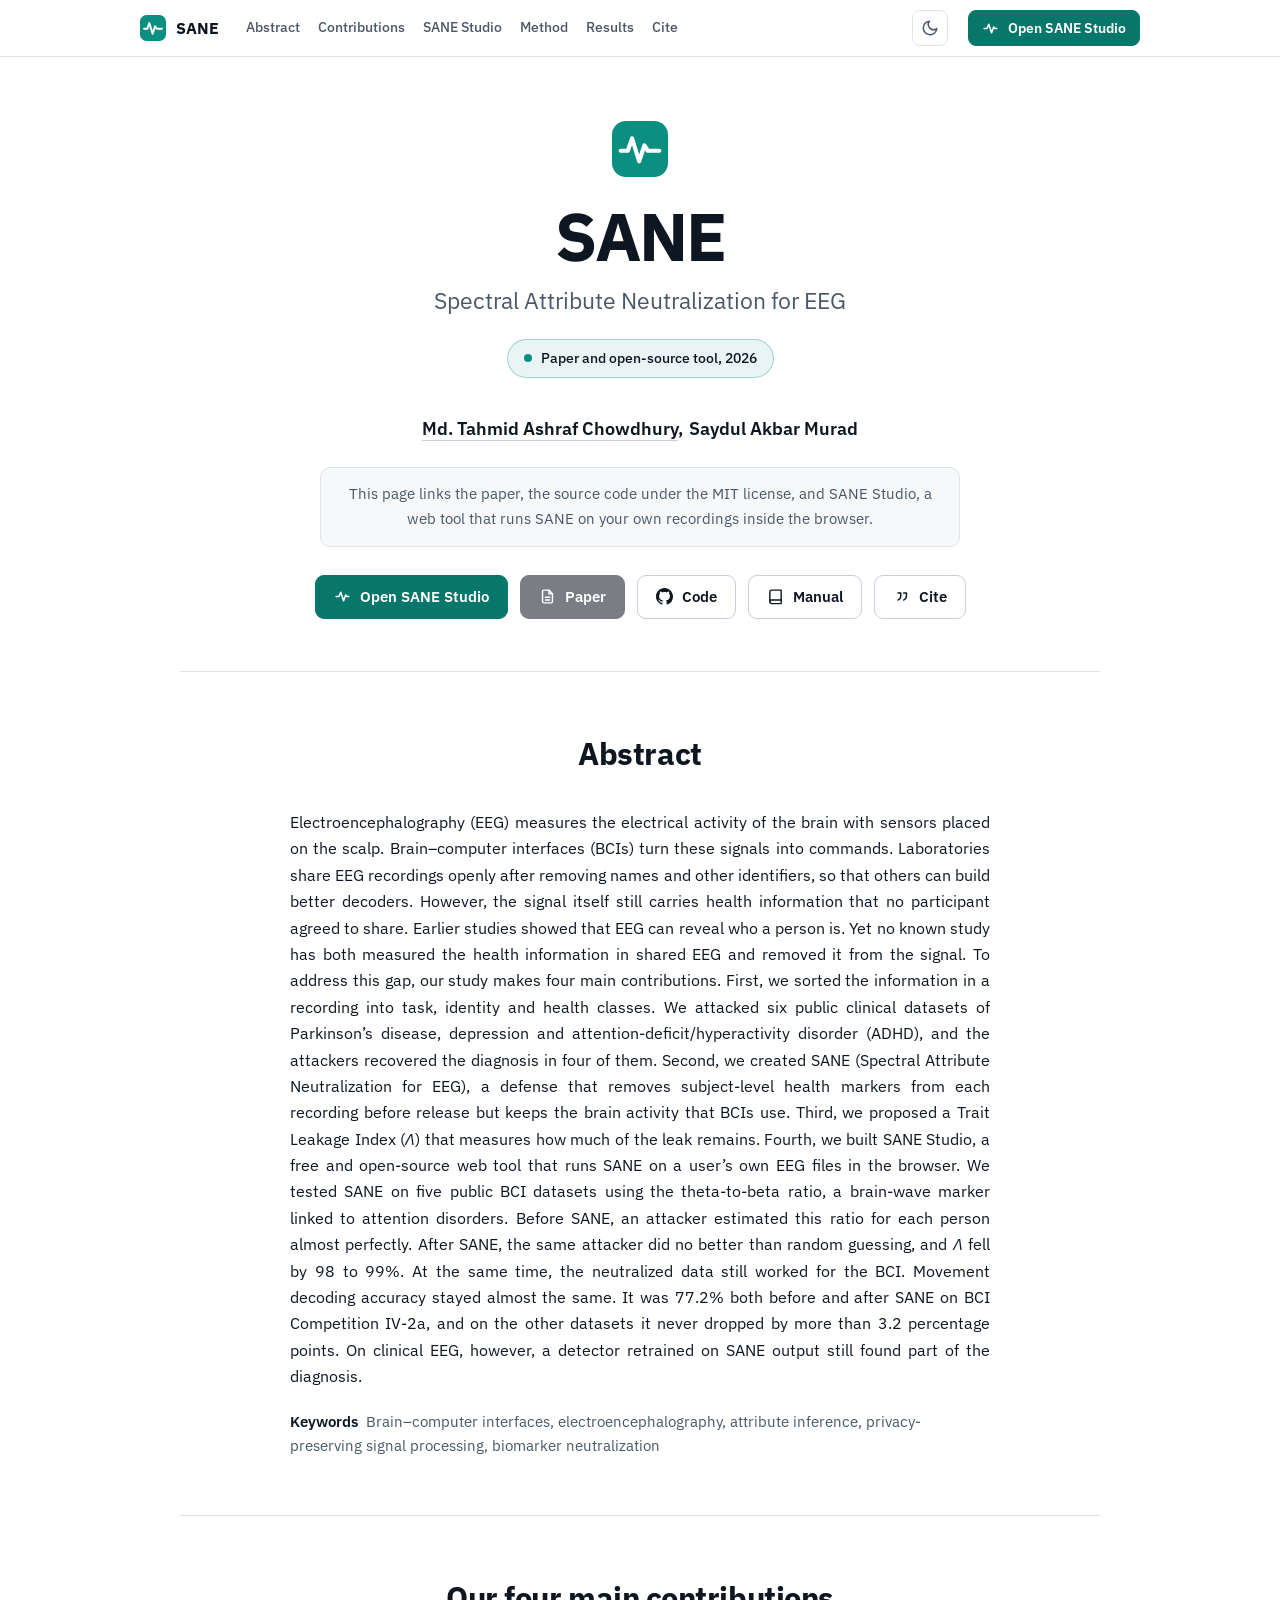
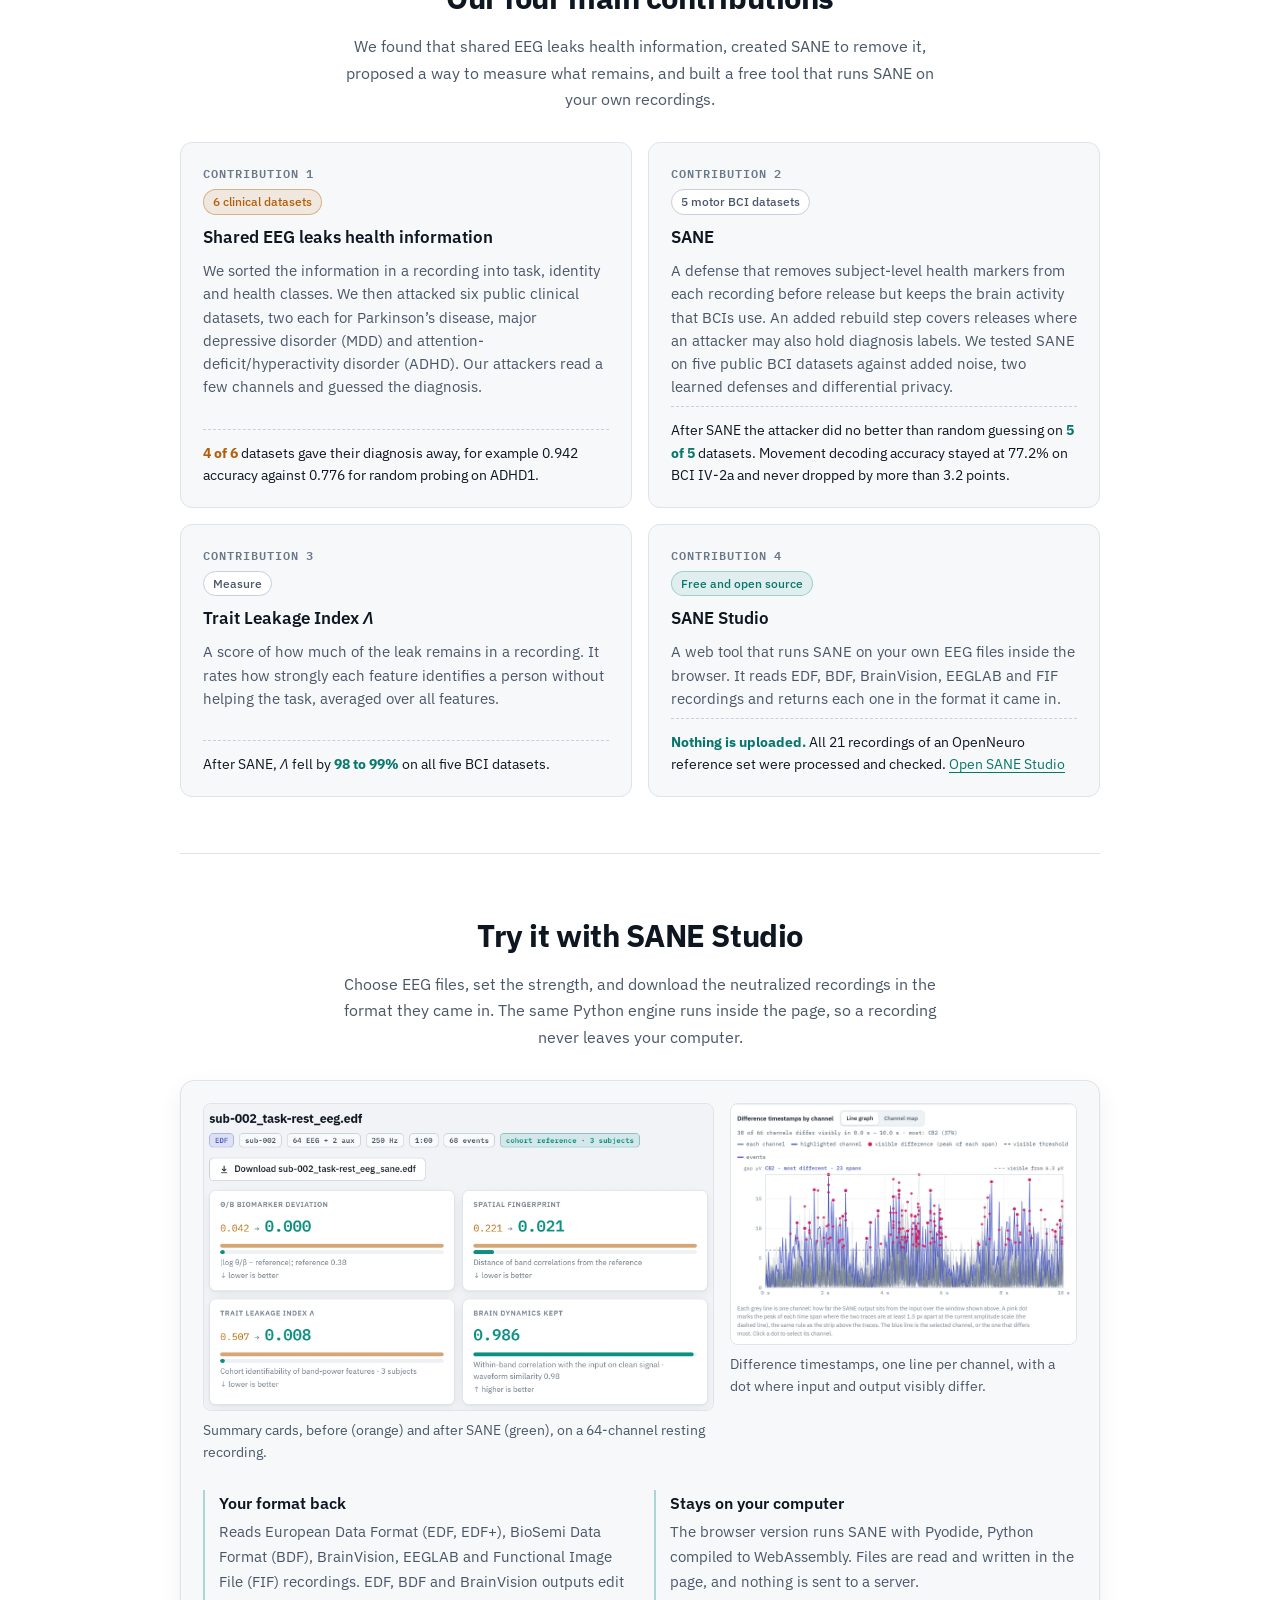
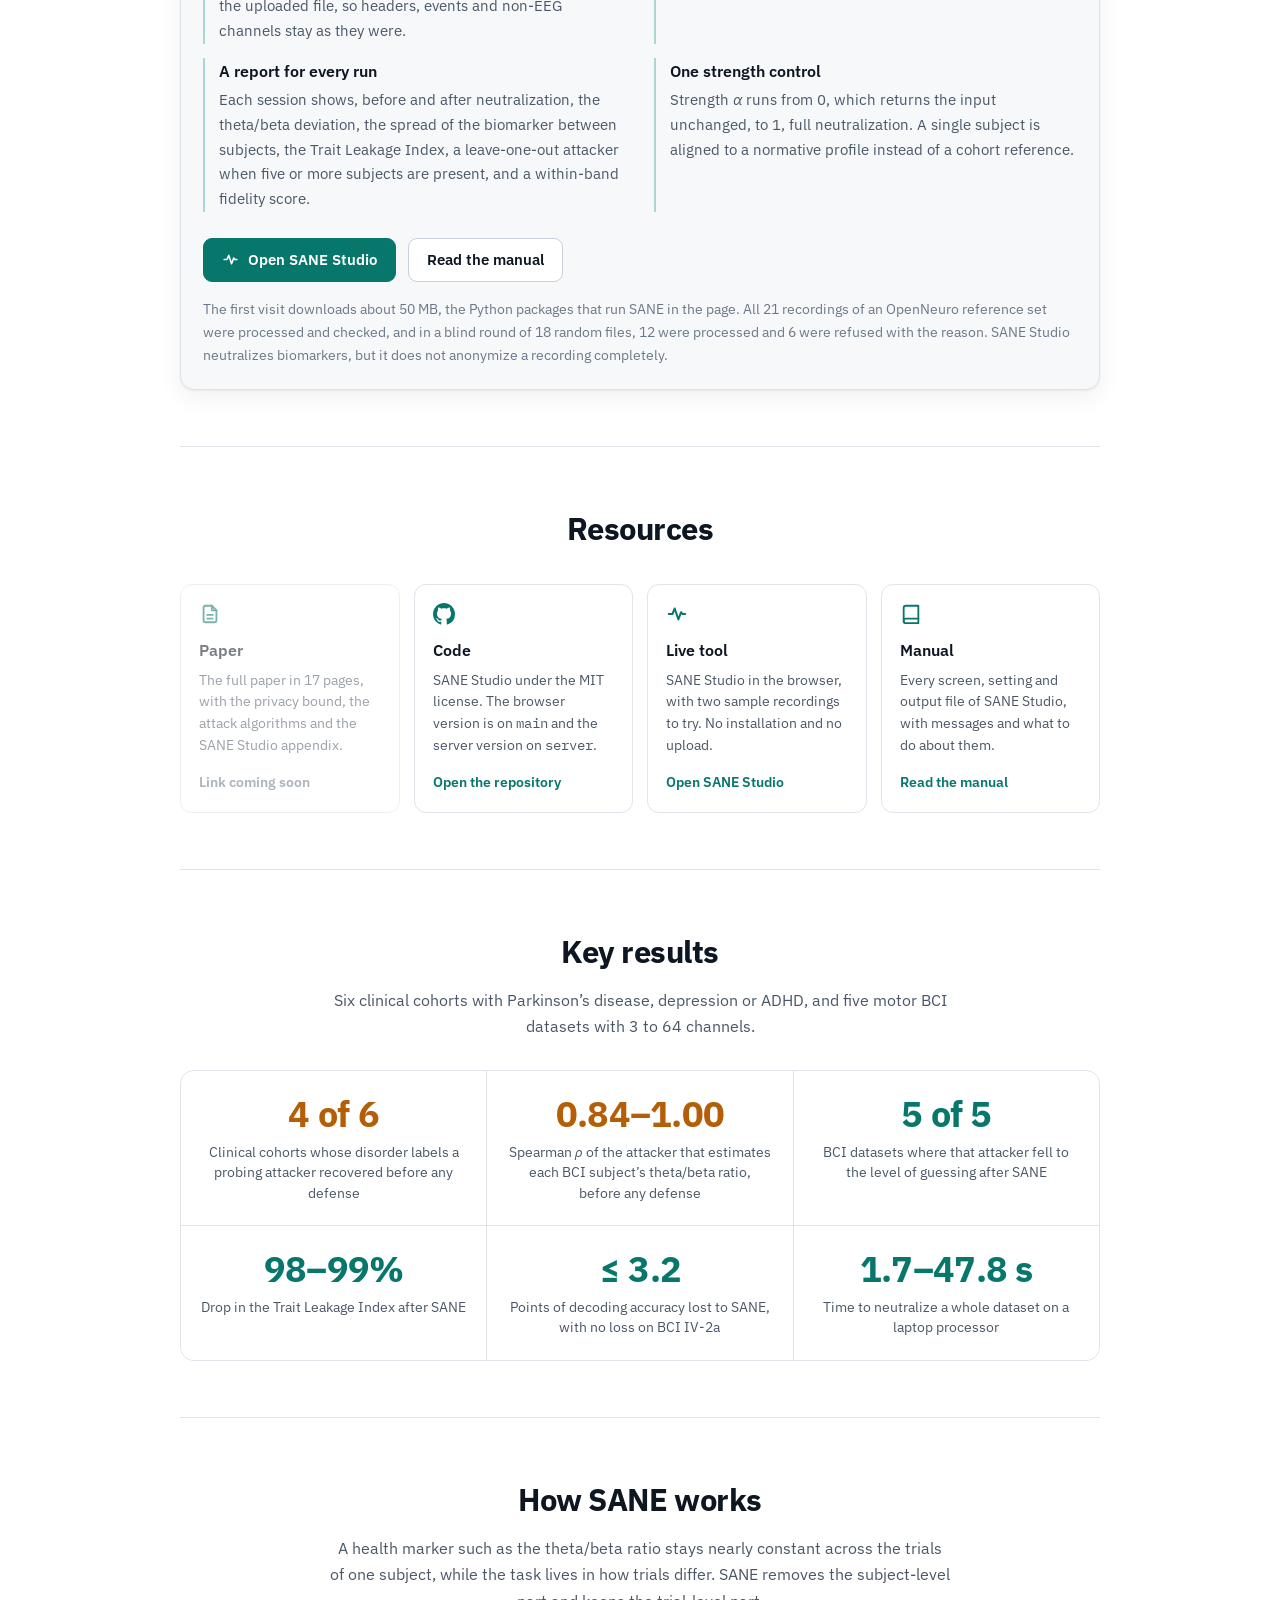
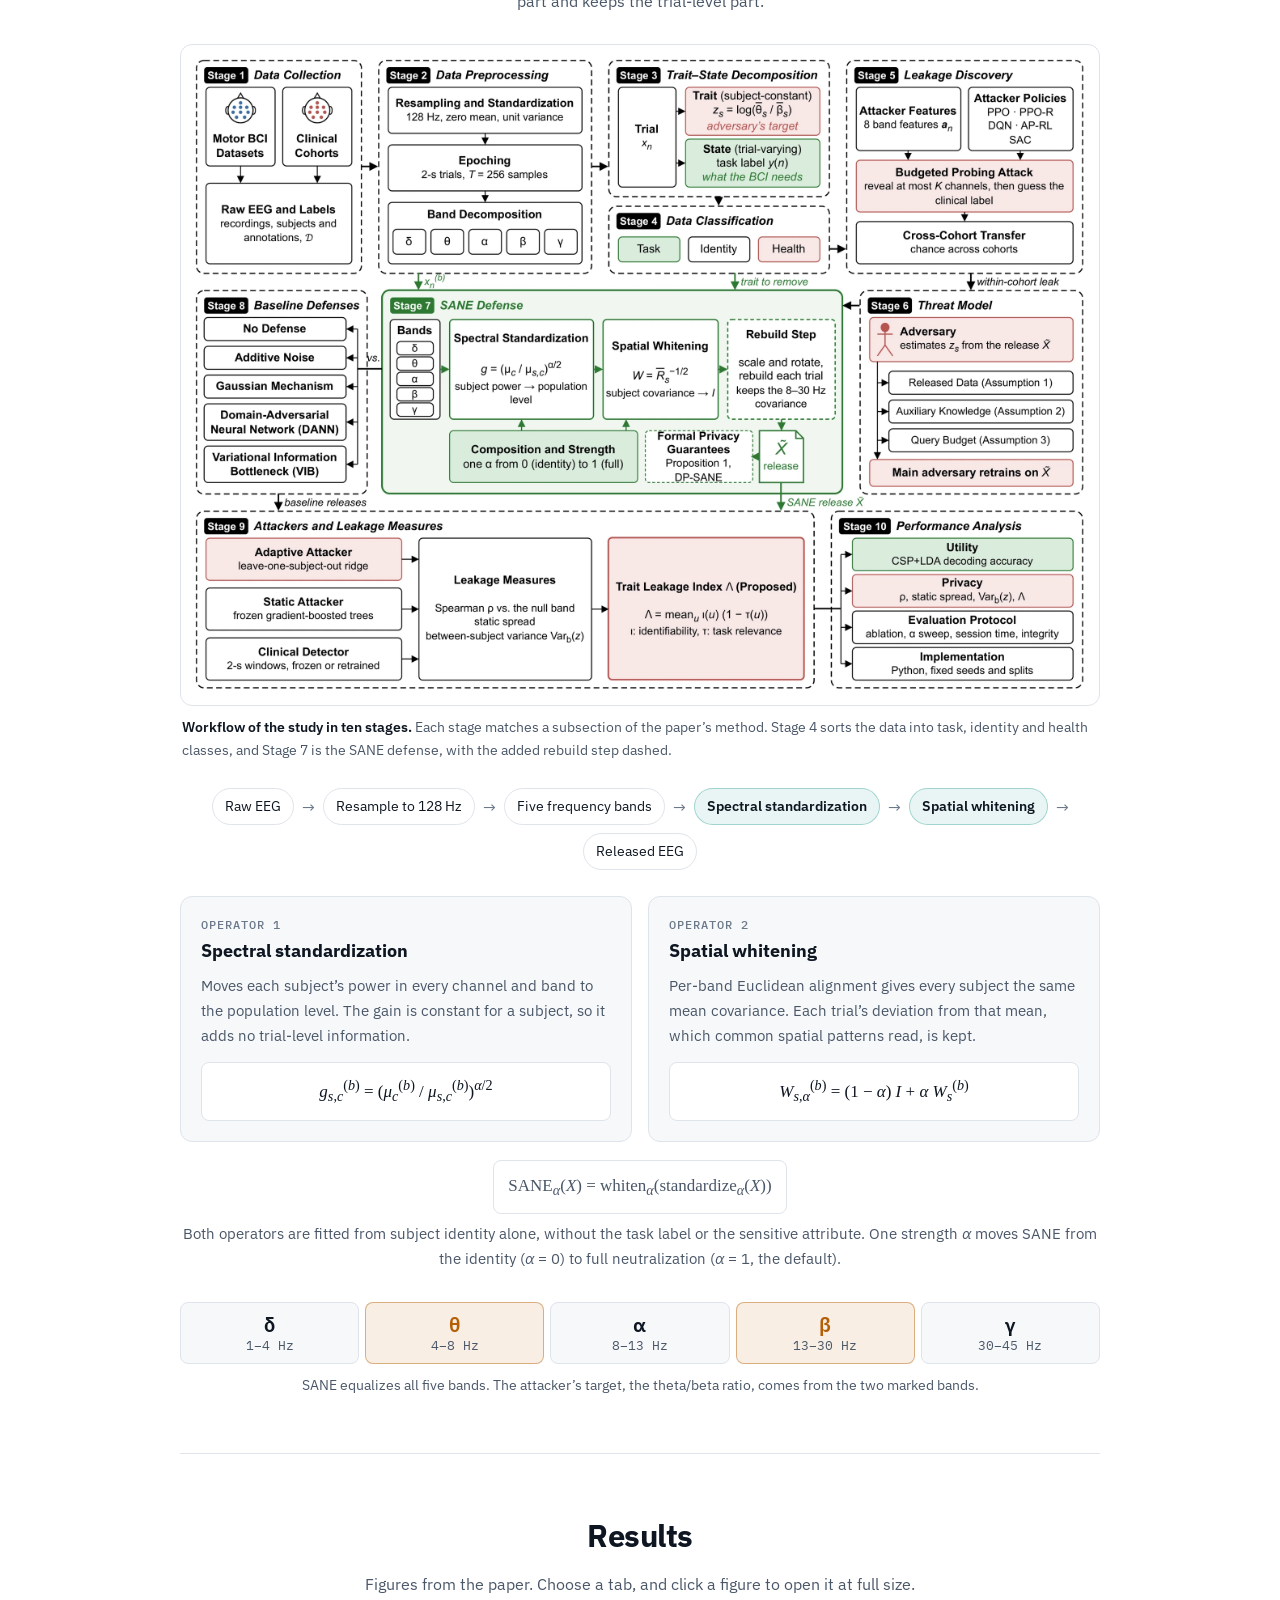
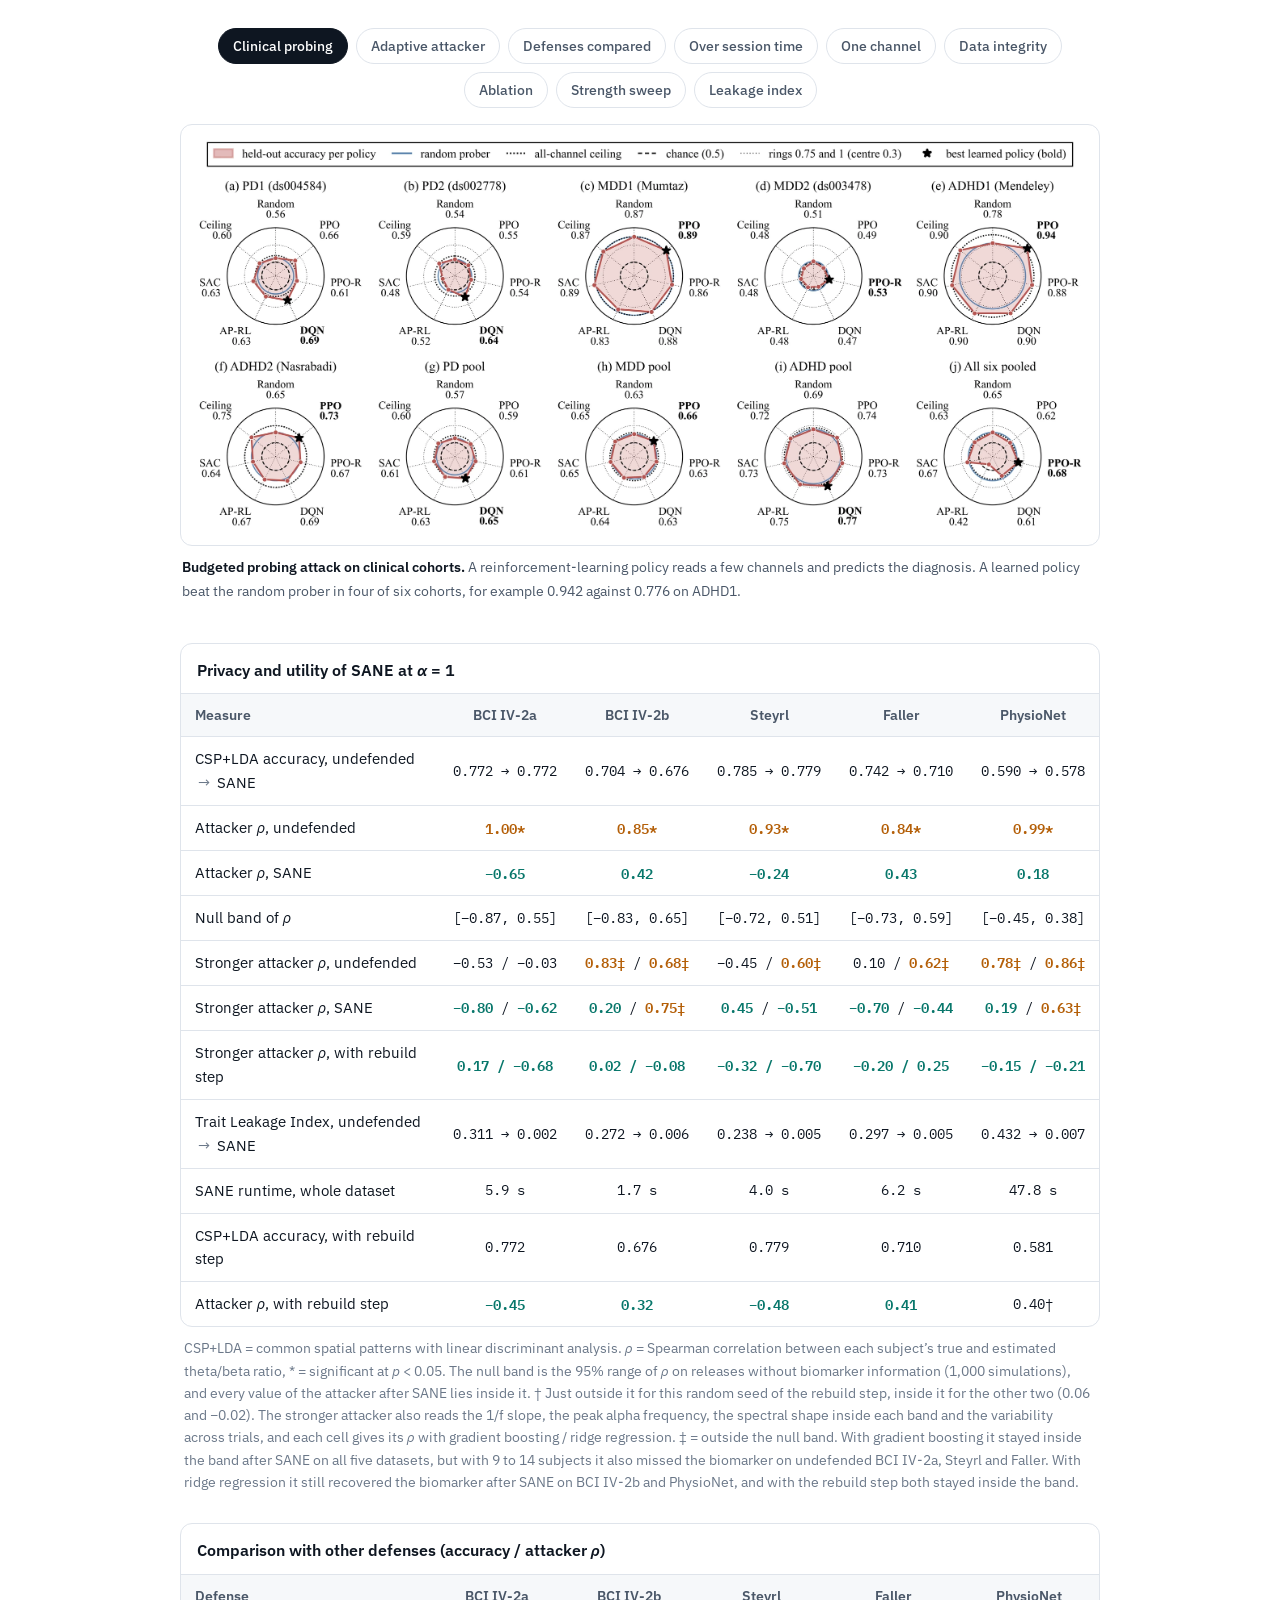
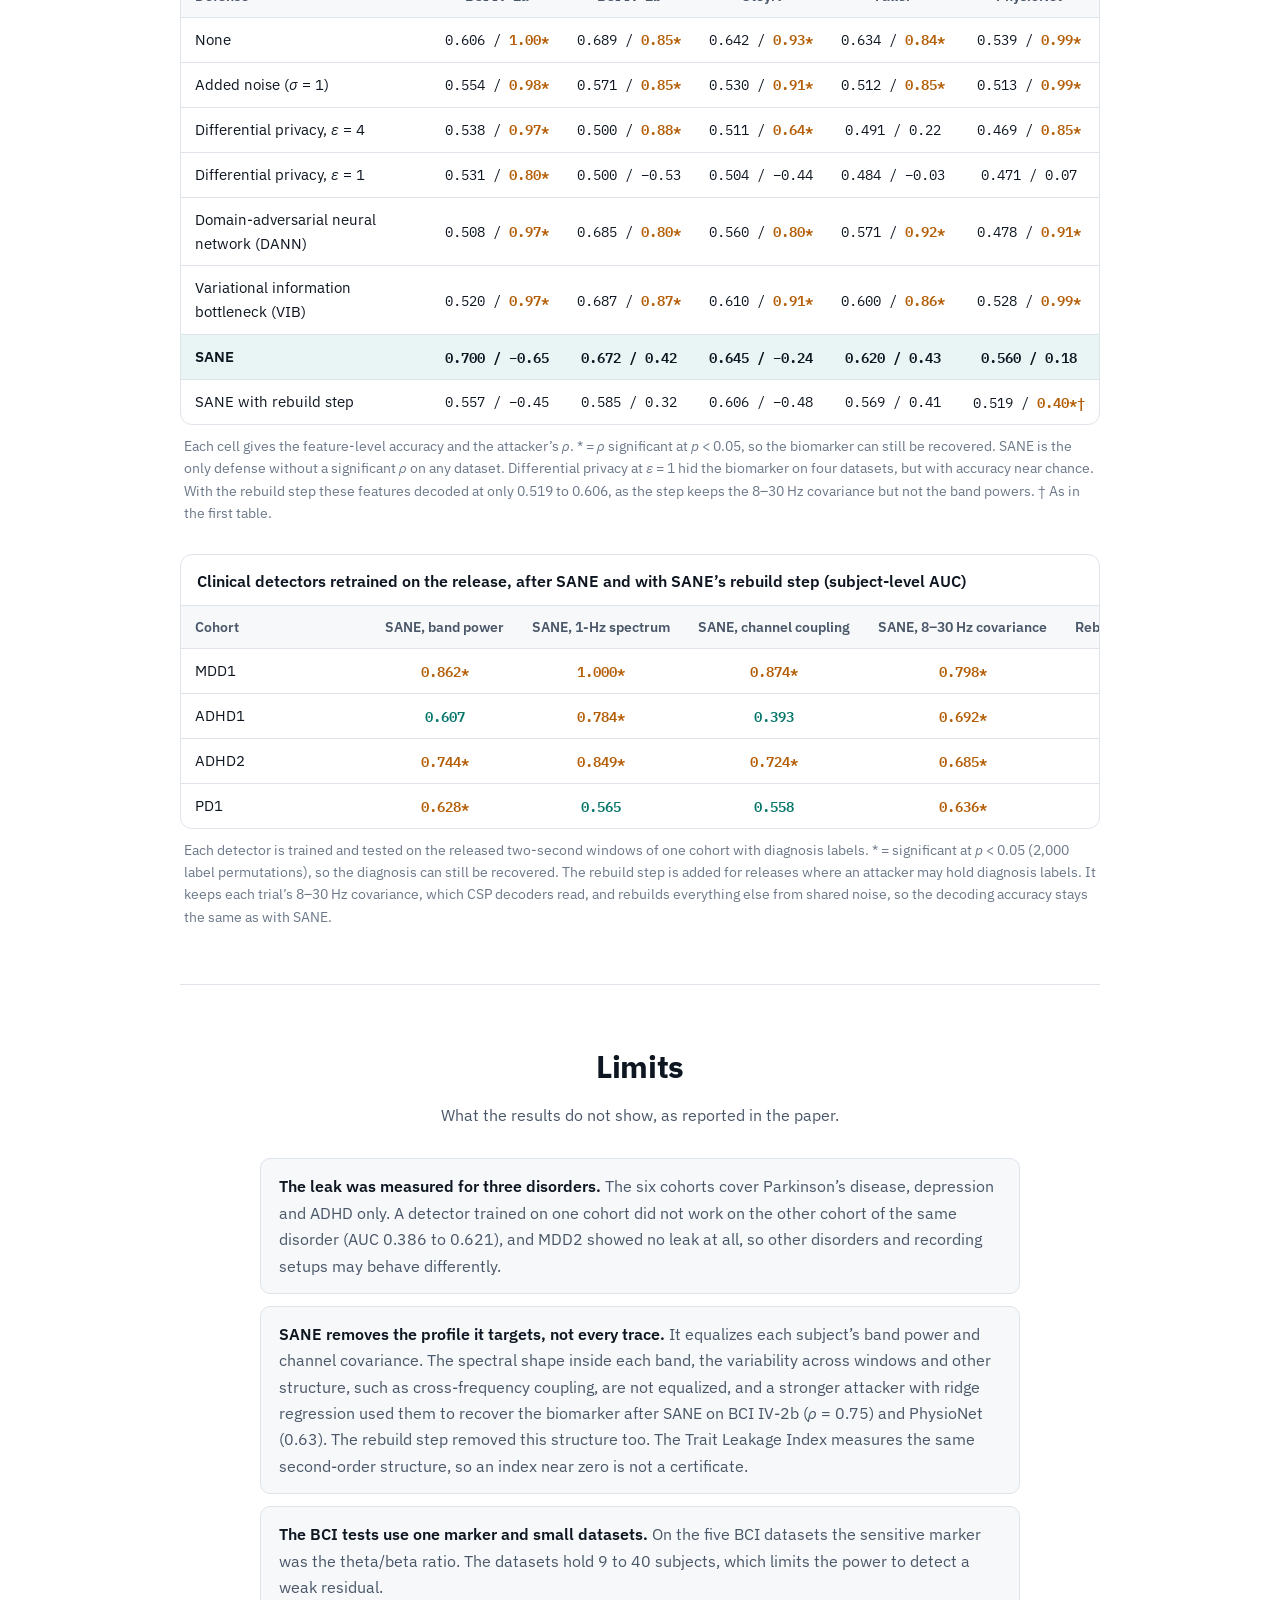
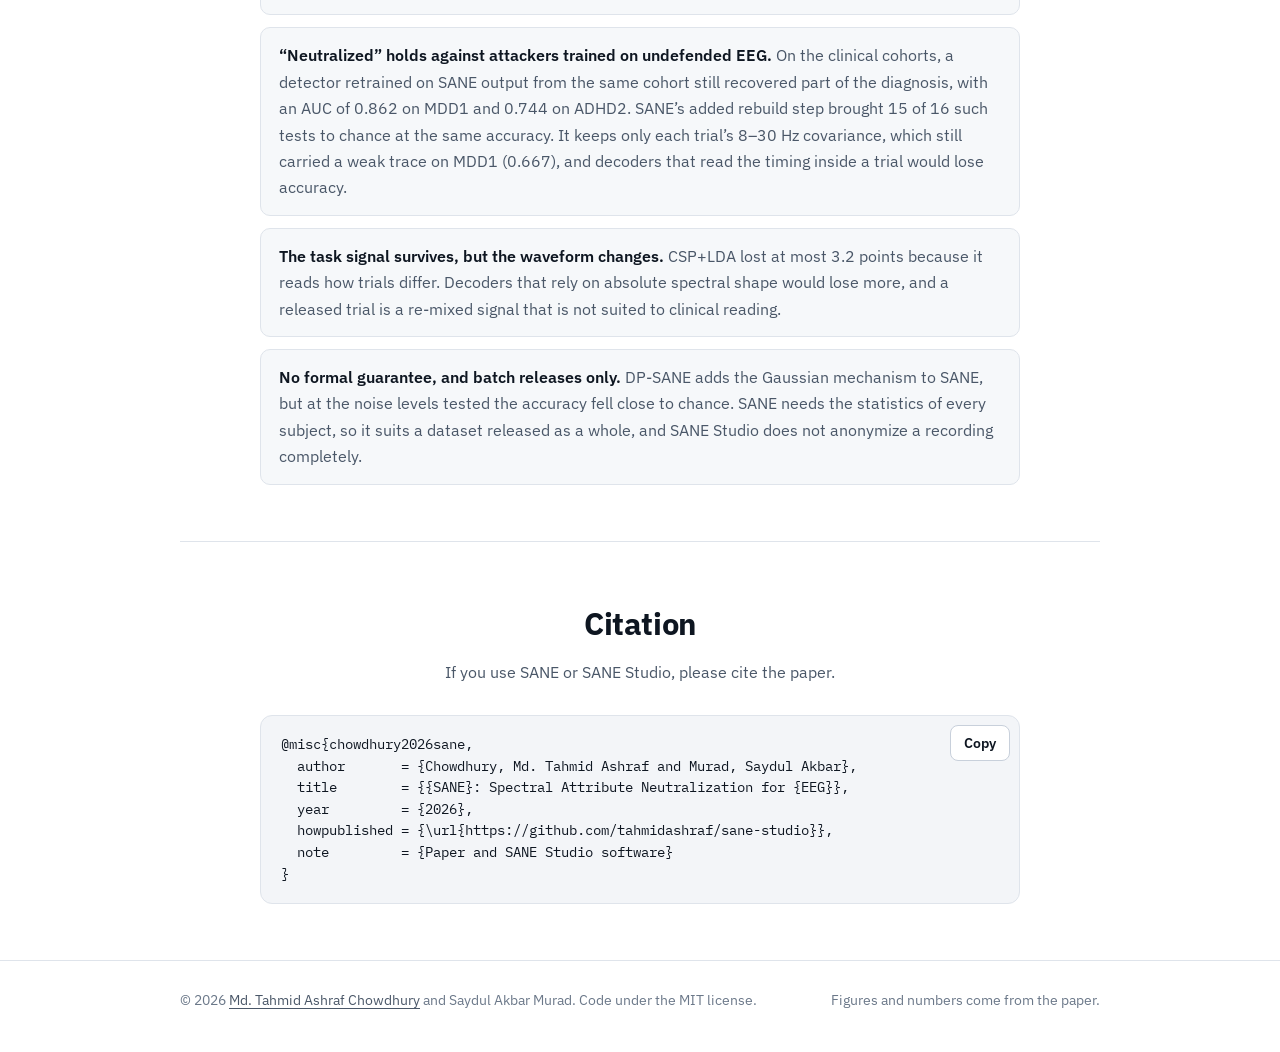
==== commit 07a08e98: "Add the stronger attacker and the rebuild-step row to the project page" ====
--- a/index.html
+++ b/index.html
@@ -552,6 +552,9 @@
             <tr><td>Attacker <i>ρ</i>, undefended</td><td class="num leak">1.00*</td><td class="num leak">0.85*</td><td class="num leak">0.93*</td><td class="num leak">0.84*</td><td class="num leak">0.99*</td></tr>
             <tr><td>Attacker <i>ρ</i>, SANE</td><td class="num hid">−0.65</td><td class="num hid">0.42</td><td class="num hid">−0.24</td><td class="num hid">0.43</td><td class="num hid">0.18</td></tr>
             <tr><td>Null band of <i>ρ</i></td><td class="num">[−0.87, 0.55]</td><td class="num">[−0.83, 0.65]</td><td class="num">[−0.72, 0.51]</td><td class="num">[−0.73, 0.59]</td><td class="num">[−0.45, 0.38]</td></tr>
+            <tr><td>Stronger attacker <i>ρ</i>, undefended</td><td class="num">−0.53 / −0.03</td><td class="num"><span class="leak">0.83‡</span> / <span class="leak">0.68‡</span></td><td class="num">−0.45 / <span class="leak">0.60‡</span></td><td class="num">0.10 / <span class="leak">0.62‡</span></td><td class="num"><span class="leak">0.78‡</span> / <span class="leak">0.86‡</span></td></tr>
+            <tr><td>Stronger attacker <i>ρ</i>, SANE</td><td class="num"><span class="hid">−0.80</span> / <span class="hid">−0.62</span></td><td class="num"><span class="hid">0.20</span> / <span class="leak">0.75‡</span></td><td class="num"><span class="hid">0.45</span> / <span class="hid">−0.51</span></td><td class="num"><span class="hid">−0.70</span> / <span class="hid">−0.44</span></td><td class="num"><span class="hid">0.19</span> / <span class="leak">0.63‡</span></td></tr>
+            <tr><td>Stronger attacker <i>ρ</i>, with rebuild step</td><td class="num hid">0.17 / −0.68</td><td class="num hid">0.02 / −0.08</td><td class="num hid">−0.32 / −0.70</td><td class="num hid">−0.20 / 0.25</td><td class="num hid">−0.15 / −0.21</td></tr>
             <tr><td>Trait Leakage Index, undefended <span class="arrow">→</span> SANE</td><td class="num">0.311 → 0.002</td><td class="num">0.272 → 0.006</td><td class="num">0.238 → 0.005</td><td class="num">0.297 → 0.005</td><td class="num">0.432 → 0.007</td></tr>
             <tr><td>SANE runtime, whole dataset</td><td class="num">5.9 s</td><td class="num">1.7 s</td><td class="num">4.0 s</td><td class="num">6.2 s</td><td class="num">47.8 s</td></tr>
             <tr><td>CSP+LDA accuracy, with rebuild step</td><td class="num">0.772</td><td class="num">0.676</td><td class="num">0.779</td><td class="num">0.710</td><td class="num">0.581</td></tr>
@@ -559,7 +562,7 @@
           </tbody>
         </table>
       </div>
-      <p class="t-note">CSP+LDA = common spatial patterns with linear discriminant analysis. <i>ρ</i> = Spearman correlation between each subject’s true and estimated theta/beta ratio, * = significant at <i>p</i> &lt; 0.05. The null band is the 95% range of <i>ρ</i> on releases without biomarker information (1,000 simulations), and every SANE value lies inside it. † Just outside it for this random seed of the rebuild step, inside it for the other two (0.06 and −0.02).</p>
+      <p class="t-note">CSP+LDA = common spatial patterns with linear discriminant analysis. <i>ρ</i> = Spearman correlation between each subject’s true and estimated theta/beta ratio, * = significant at <i>p</i> &lt; 0.05. The null band is the 95% range of <i>ρ</i> on releases without biomarker information (1,000 simulations), and every value of the attacker after SANE lies inside it. † Just outside it for this random seed of the rebuild step, inside it for the other two (0.06 and −0.02). The stronger attacker also reads the 1/f slope, the peak alpha frequency, the spectral shape inside each band and the variability across trials, and each cell gives its <i>ρ</i> with gradient boosting / ridge regression. ‡ = outside the null band. With gradient boosting it stayed inside the band after SANE on all five datasets, but with 9 to 14 subjects it also missed the biomarker on undefended BCI IV-2a, Steyrl and Faller. With ridge regression it still recovered the biomarker after SANE on BCI IV-2b and PhysioNet, and with the rebuild step both stayed inside the band.</p>
     </div>
 
     <div class="table-block">
@@ -575,10 +578,11 @@
             <tr><td>Domain-adversarial neural network (DANN)</td><td class="num">0.508 / <span class="leak">0.97*</span></td><td class="num">0.685 / <span class="leak">0.80*</span></td><td class="num">0.560 / <span class="leak">0.80*</span></td><td class="num">0.571 / <span class="leak">0.92*</span></td><td class="num">0.478 / <span class="leak">0.91*</span></td></tr>
             <tr><td>Variational information bottleneck (VIB)</td><td class="num">0.520 / <span class="leak">0.97*</span></td><td class="num">0.687 / <span class="leak">0.87*</span></td><td class="num">0.610 / <span class="leak">0.91*</span></td><td class="num">0.600 / <span class="leak">0.86*</span></td><td class="num">0.528 / <span class="leak">0.99*</span></td></tr>
             <tr class="sane-row"><td>SANE</td><td class="num">0.700 / −0.65</td><td class="num">0.672 / 0.42</td><td class="num">0.645 / −0.24</td><td class="num">0.620 / 0.43</td><td class="num">0.560 / 0.18</td></tr>
+            <tr><td>SANE with rebuild step</td><td class="num">0.557 / −0.45</td><td class="num">0.585 / 0.32</td><td class="num">0.606 / −0.48</td><td class="num">0.569 / 0.41</td><td class="num">0.519 / <span class="leak">0.40*†</span></td></tr>
           </tbody>
         </table>
       </div>
-      <p class="t-note">Each cell gives the feature-level accuracy and the attacker’s <i>ρ</i>. * = <i>ρ</i> significant at <i>p</i> &lt; 0.05, so the biomarker can still be recovered. SANE is the only defense without a significant <i>ρ</i> on any dataset. Differential privacy at <i>ε</i> = 1 hid the biomarker on four datasets, but with accuracy near chance.</p>
+      <p class="t-note">Each cell gives the feature-level accuracy and the attacker’s <i>ρ</i>. * = <i>ρ</i> significant at <i>p</i> &lt; 0.05, so the biomarker can still be recovered. SANE is the only defense without a significant <i>ρ</i> on any dataset. Differential privacy at <i>ε</i> = 1 hid the biomarker on four datasets, but with accuracy near chance. With the rebuild step these features decoded at only 0.519 to 0.606, as the step keeps the 8–30 Hz covariance but not the band powers. † As in the first table.</p>
     </div>
 
     <div class="table-block">
@@ -606,7 +610,7 @@
     </div>
     <ul class="limits">
       <li><b>The leak was measured for three disorders.</b> The six cohorts cover Parkinson’s disease, depression and ADHD only. A detector trained on one cohort did not work on the other cohort of the same disorder (AUC 0.386 to 0.621), and MDD2 showed no leak at all, so other disorders and recording setups may behave differently.</li>
-      <li><b>SANE removes the profile it targets, not every trace.</b> It equalizes each subject’s band power and channel covariance. The spectral shape inside each band, the variability across windows and other structure, such as cross-frequency coupling, are not equalized. The Trait Leakage Index measures the same second-order structure, so an index near zero is not a certificate.</li>
+      <li><b>SANE removes the profile it targets, not every trace.</b> It equalizes each subject’s band power and channel covariance. The spectral shape inside each band, the variability across windows and other structure, such as cross-frequency coupling, are not equalized, and a stronger attacker with ridge regression used them to recover the biomarker after SANE on BCI IV-2b (<i>ρ</i> = 0.75) and PhysioNet (0.63). The rebuild step removed this structure too. The Trait Leakage Index measures the same second-order structure, so an index near zero is not a certificate.</li>
       <li><b>The BCI tests use one marker and small datasets.</b> On the five BCI datasets the sensitive marker was the theta/beta ratio. The datasets hold 9 to 40 subjects, which limits the power to detect a weak residual.</li>
       <li><b>“Neutralized” holds against attackers trained on undefended EEG.</b> On the clinical cohorts, a detector retrained on SANE output from the same cohort still recovered part of the diagnosis, with an AUC of 0.862 on MDD1 and 0.744 on ADHD2. SANE’s added rebuild step brought 15 of 16 such tests to chance at the same accuracy. It keeps only each trial’s 8–30 Hz covariance, which still carried a weak trace on MDD1 (0.667), and decoders that read the timing inside a trial would lose accuracy.</li>
       <li><b>The task signal survives, but the waveform changes.</b> CSP+LDA lost at most 3.2 points because it reads how trials differ. Decoders that rely on absolute spectral shape would lose more, and a released trial is a re-mixed signal that is not suited to clinical reading.</li>
@@ -730,6 +734,19 @@
     }
   });
 
+  /* ---------------------------------------------------- double-blind review mirror: no author names or personal links */
+  if (location.hostname === "anonymous.4open.science") {
+    var repo = location.origin + "/r/" + location.pathname.split("/")[2];
+    document.querySelectorAll(".authors").forEach(function (e) { e.textContent = "Anonymous authors, under double-blind review"; });
+    document.querySelectorAll('a[href*="github."]').forEach(function (a) { a.href = repo; });
+    var foot = document.querySelector("footer .wrap span");
+    if (foot) foot.textContent = "© 2026 The authors. Code under the MIT license.";
+    var bib = document.getElementById("bibtex");
+    bib.textContent = bib.textContent.replace(/@misc\{[^,]*,/, "@misc{anonymous2026sane,")
+      .replace(/author(\s*)=\s*\{.*\},/, "author$1= {Anonymous},")
+      .replace(/\\url\{[^}]*\}/, "\\url{" + repo + "}");
+  }
+
   /* ---------------------------------------------------- theme toggle, shared with SANE Studio */
   var root = document.documentElement;
   document.getElementById("themeBtn").addEventListener("click", function () {
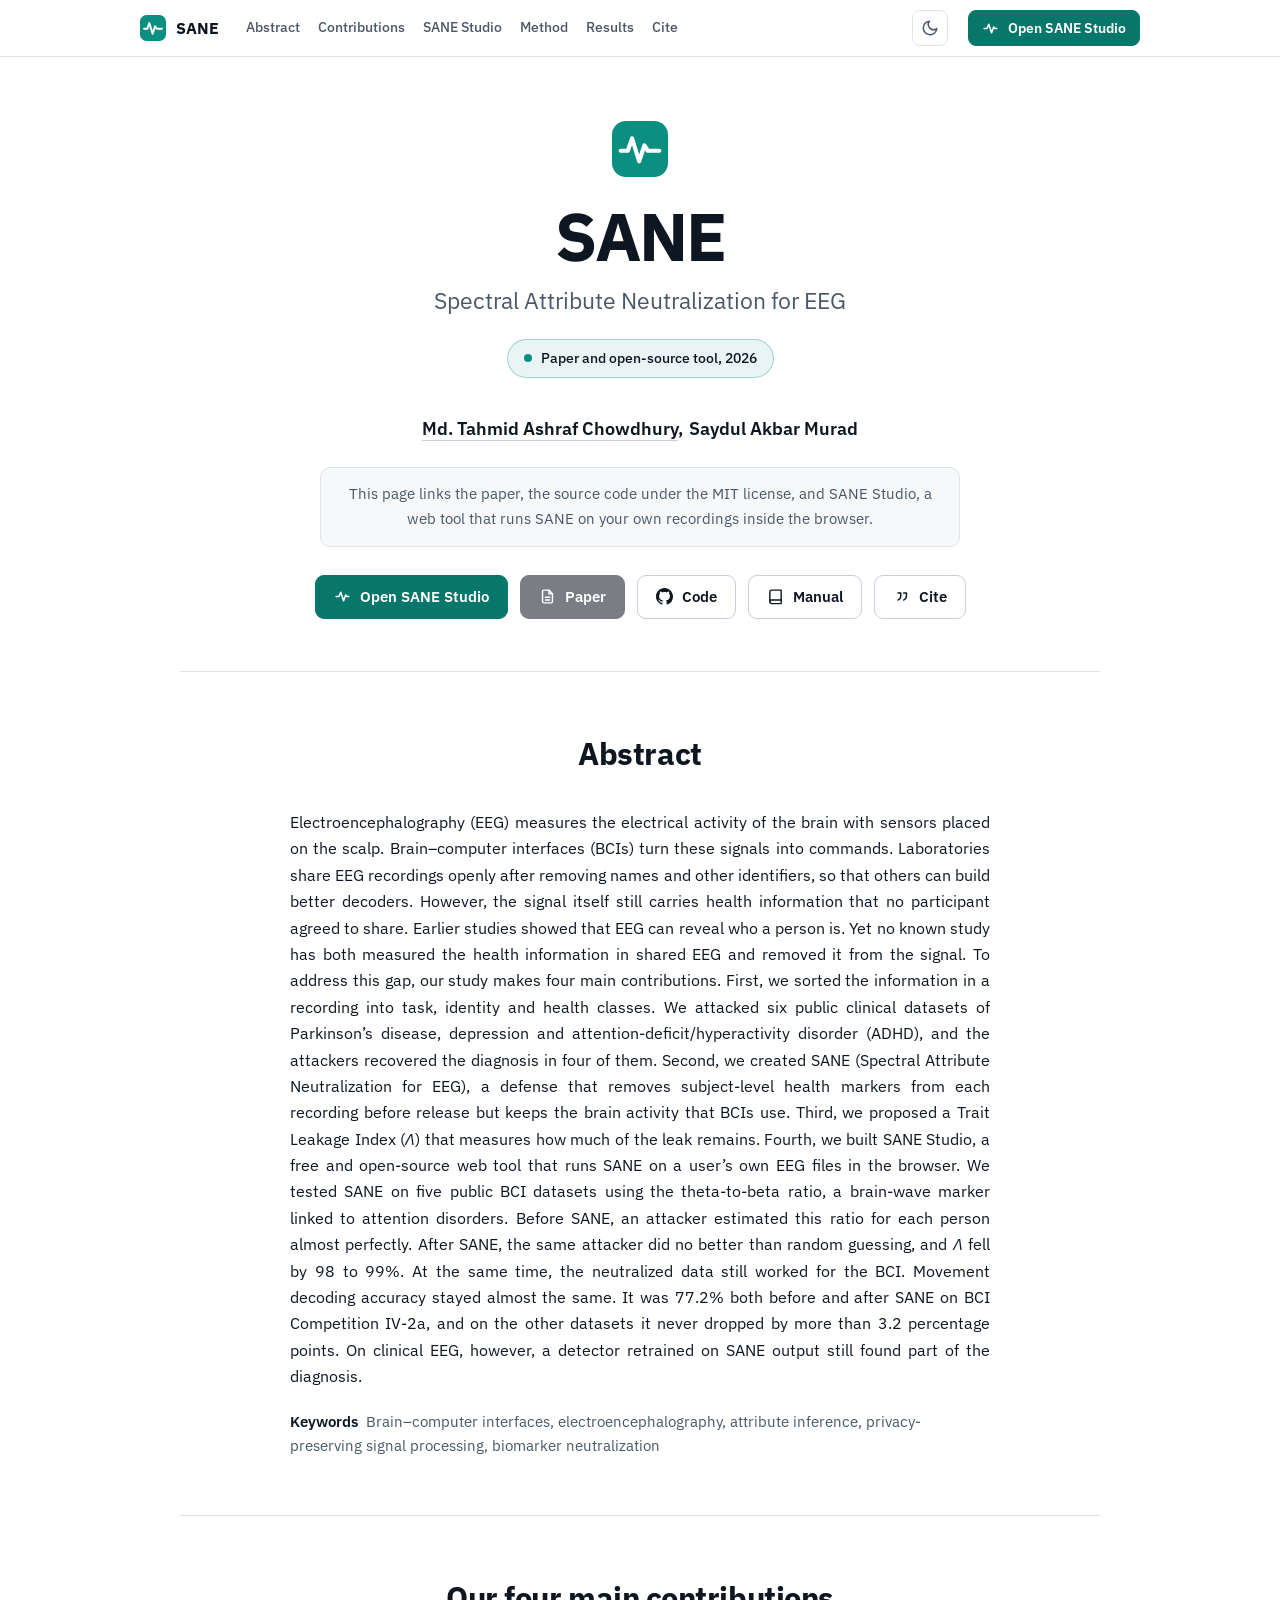
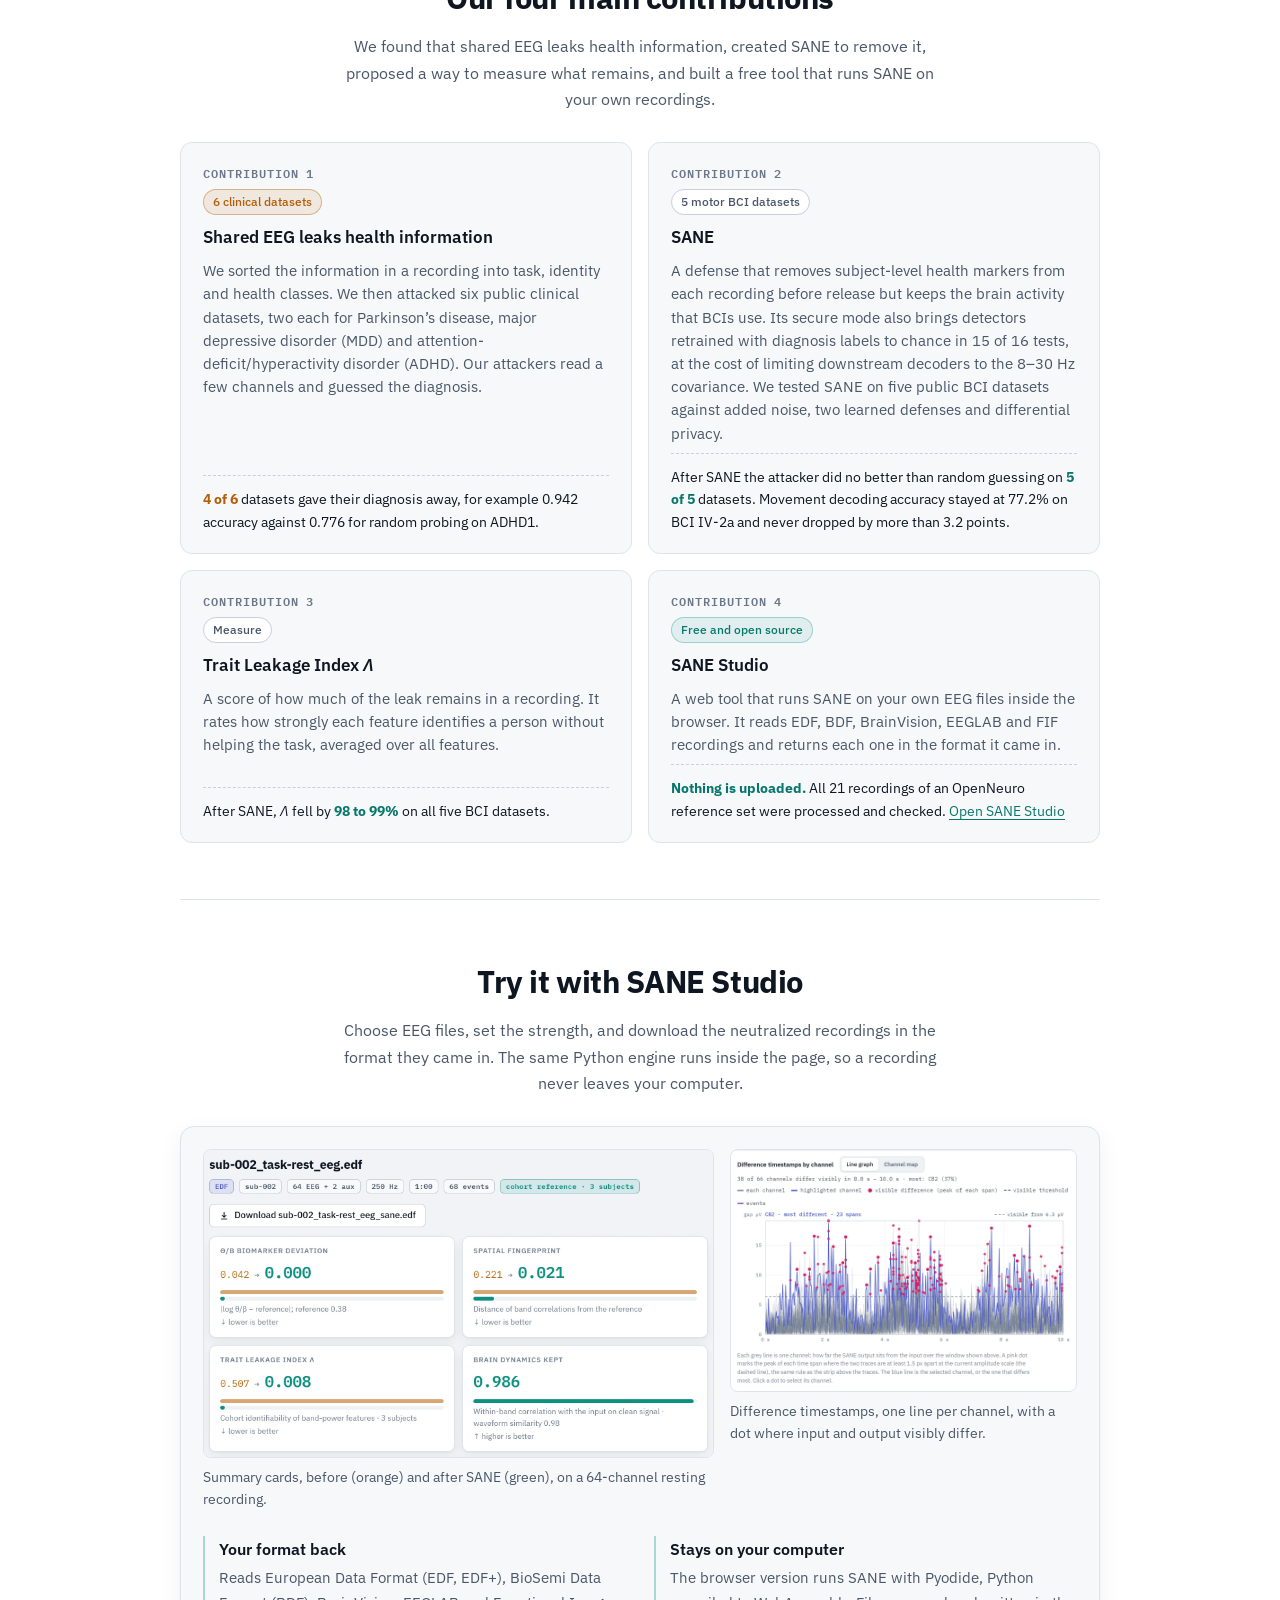
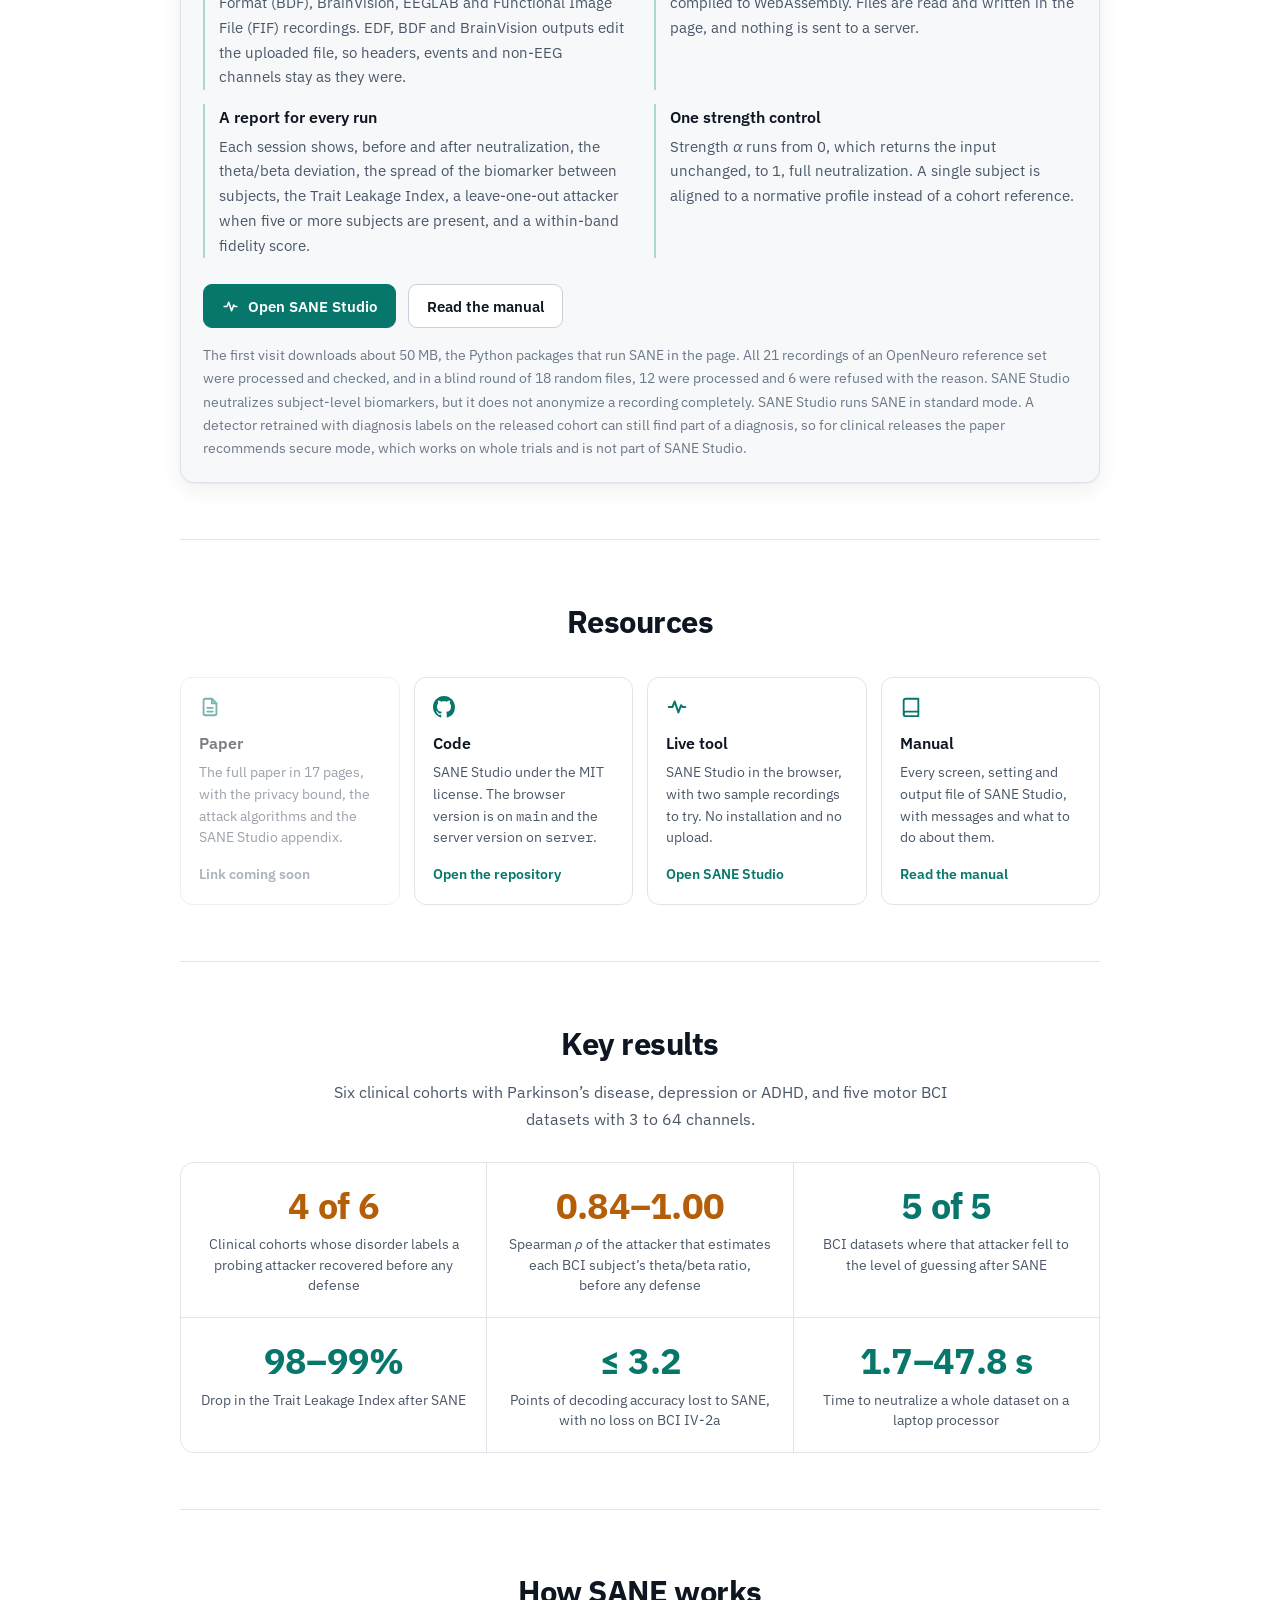
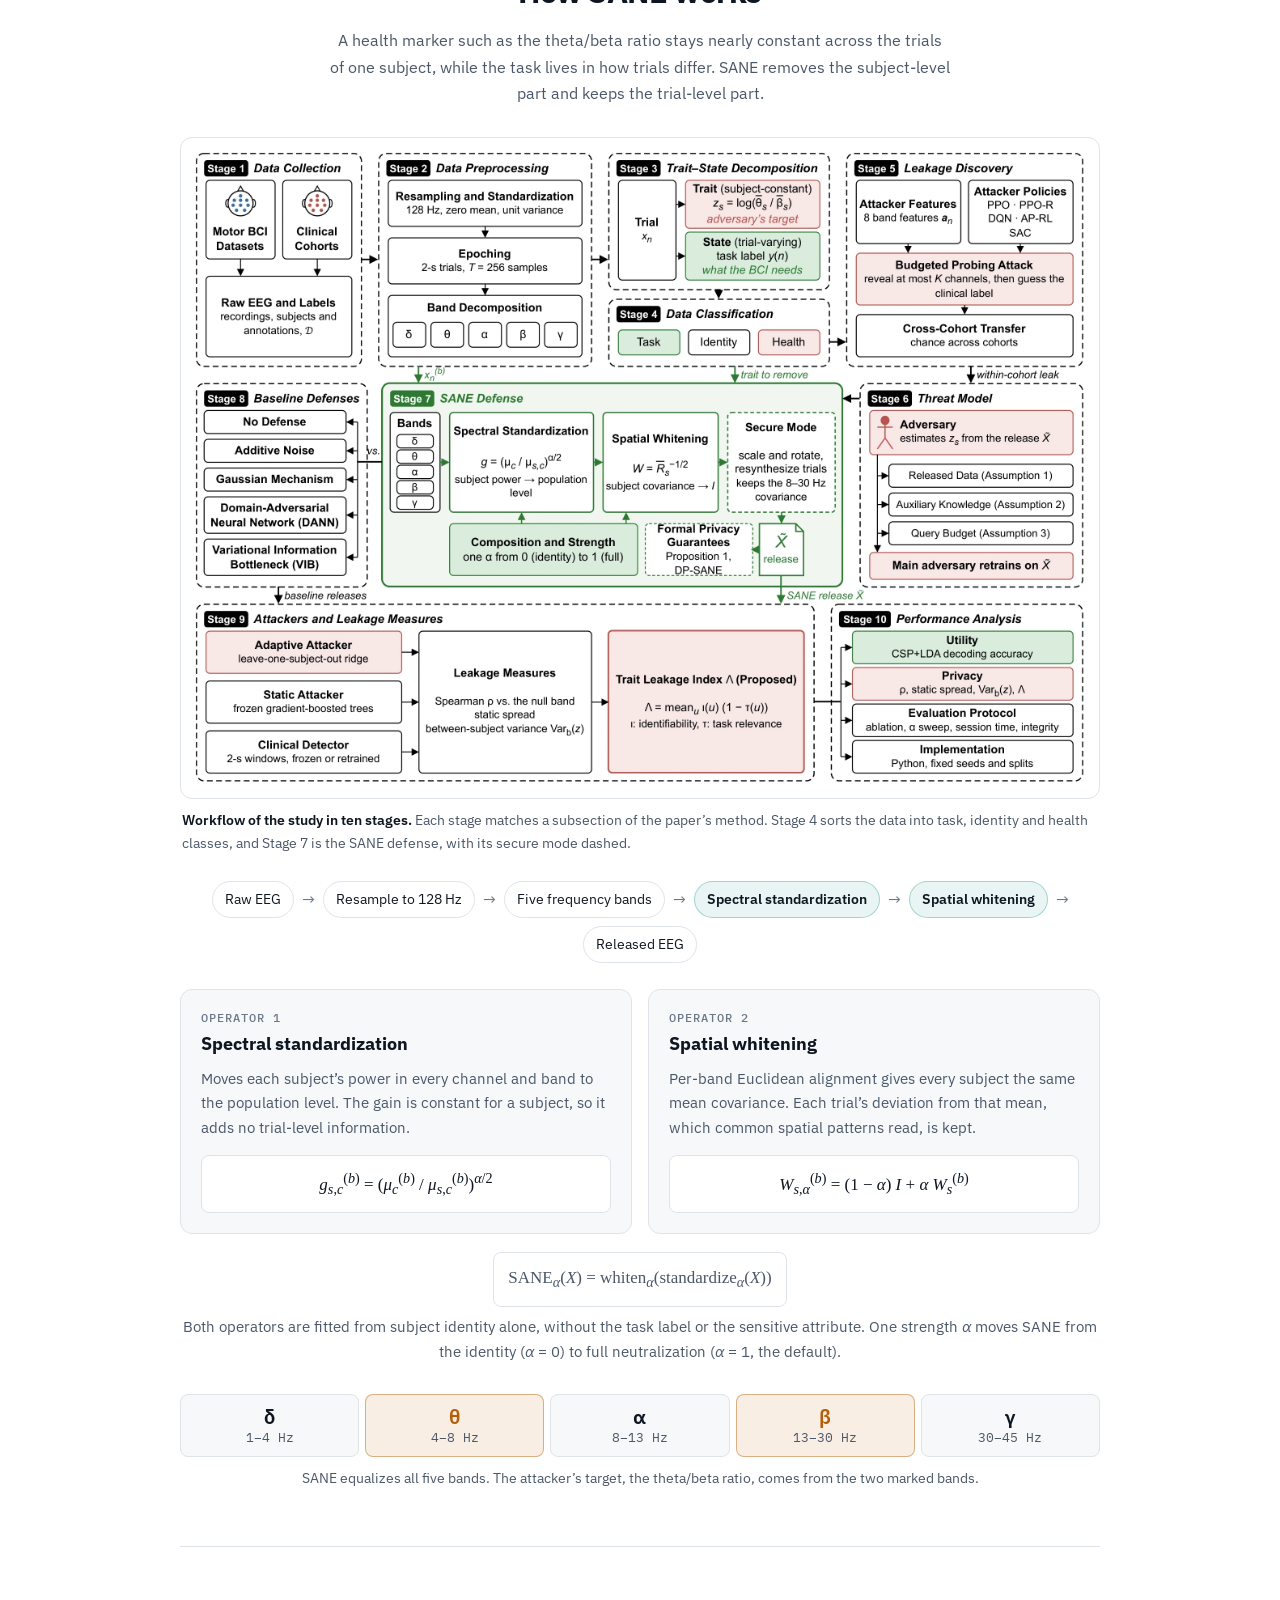
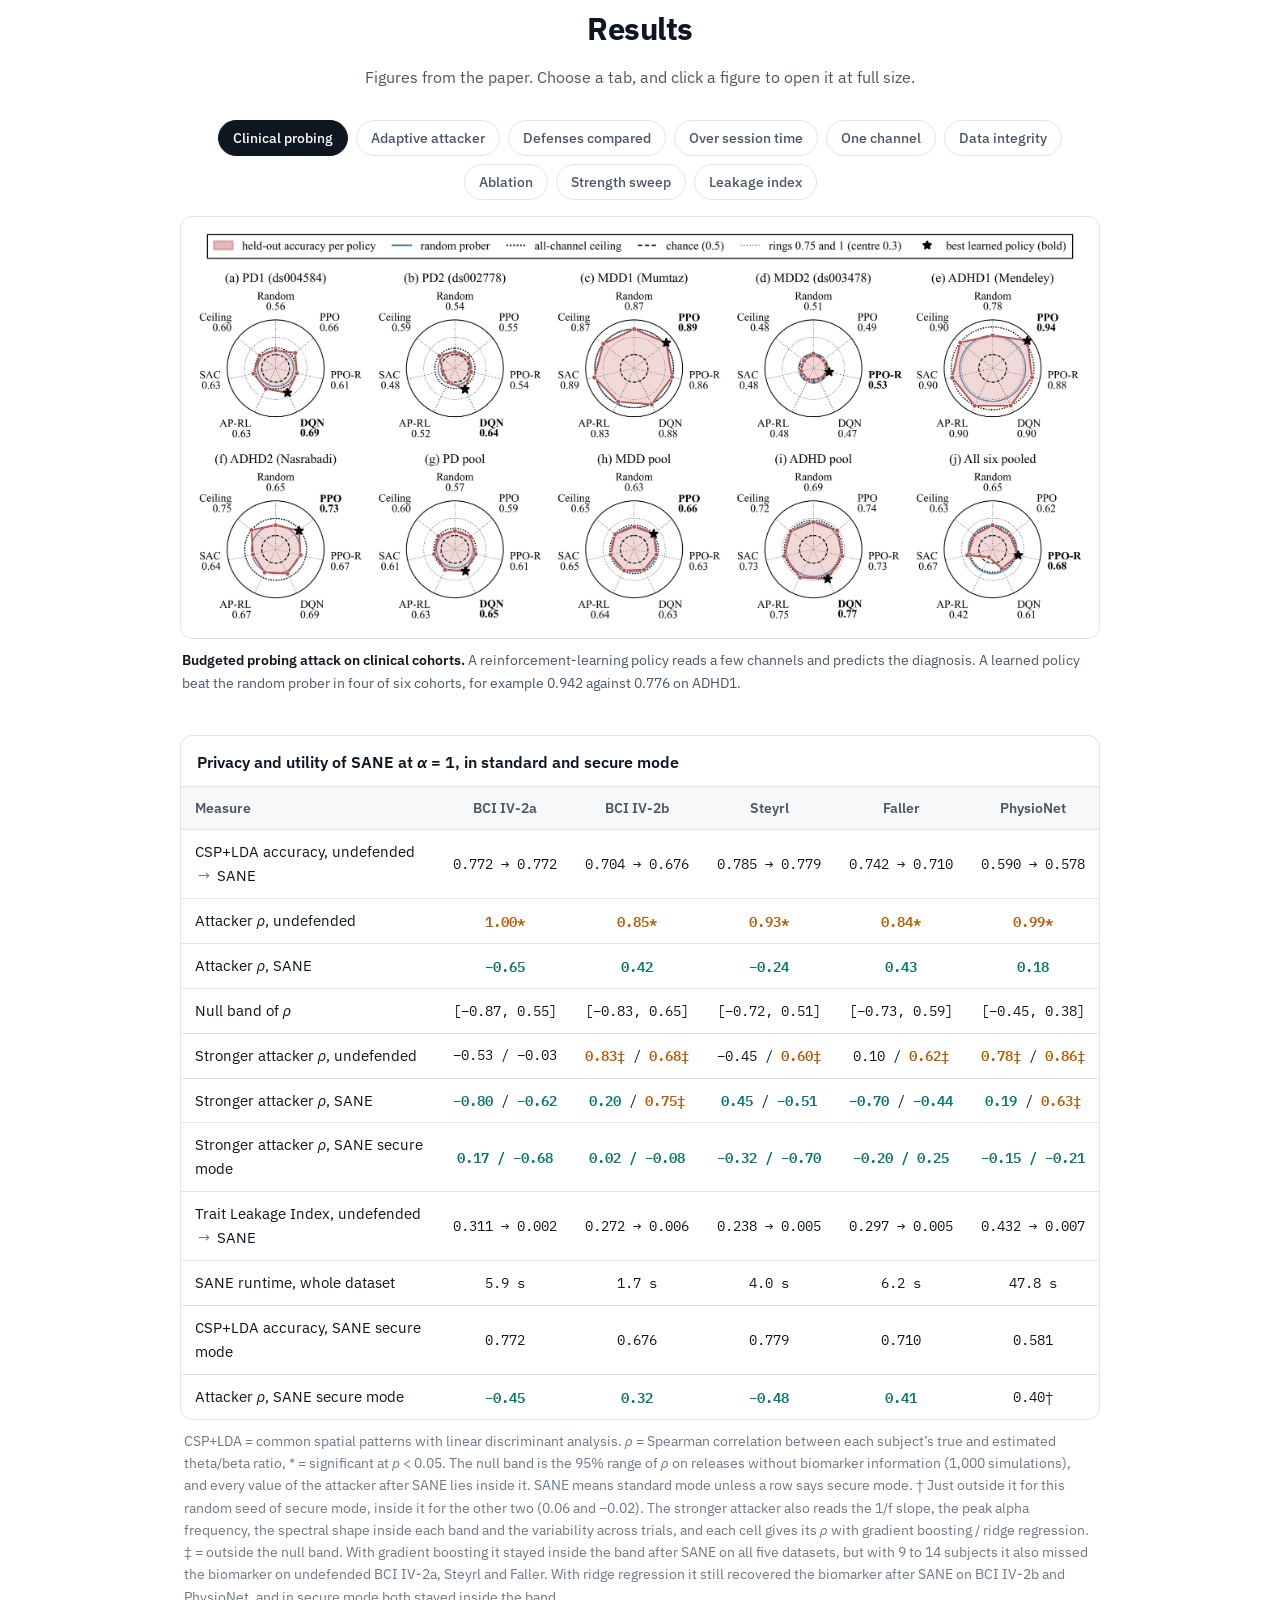
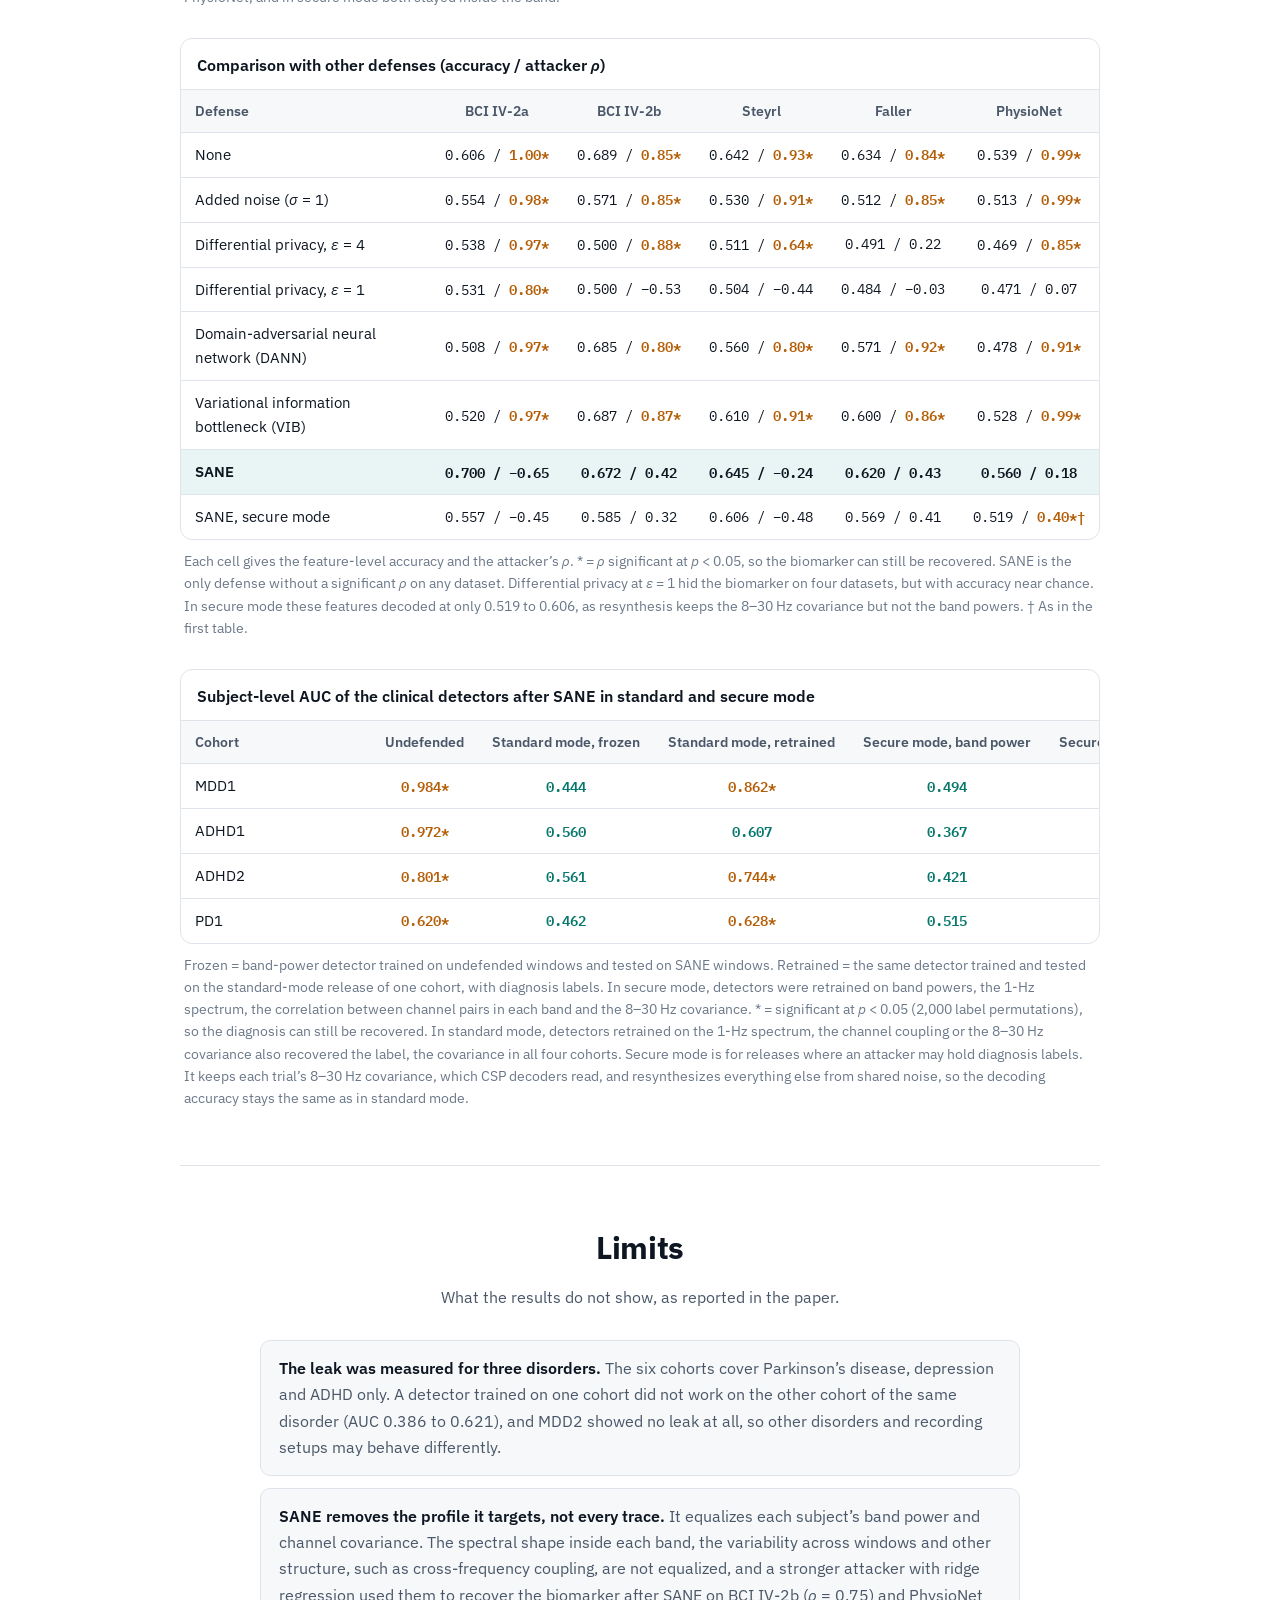
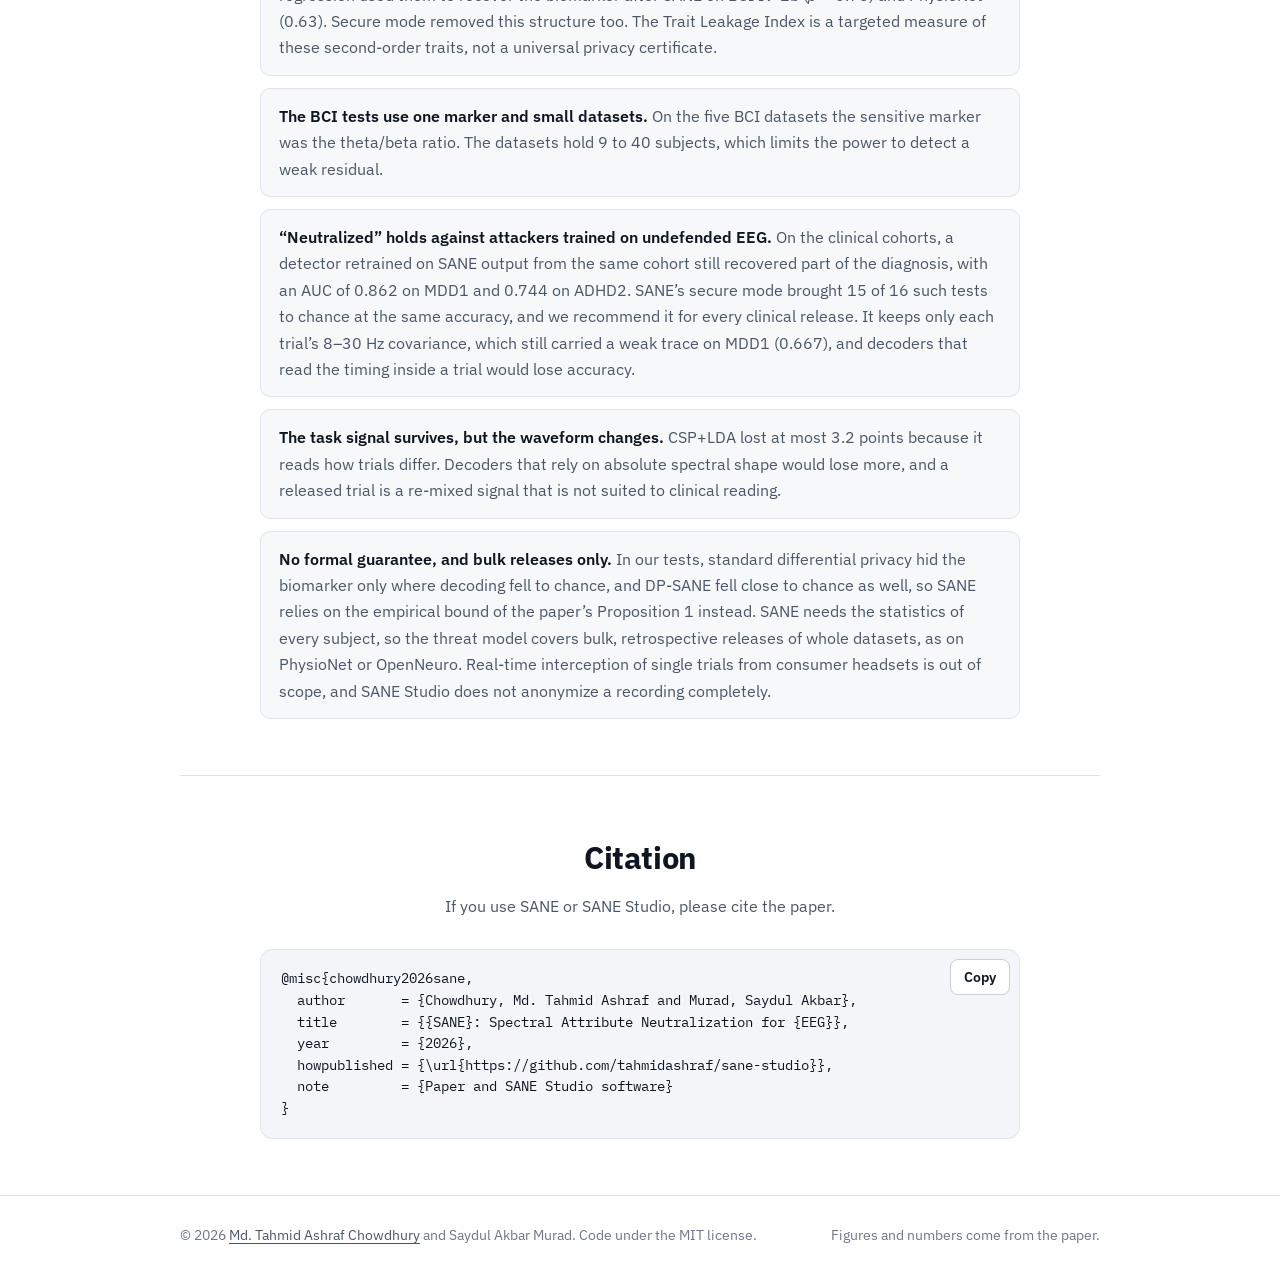
==== commit 1a158654: "Match the project page and SANE Studio to the paper: secure mode, clinical table, Studio scope" ====
--- a/index.html
+++ b/index.html
@@ -111,6 +111,9 @@
 .btn-ink.paper-link.soon:hover { background: var(--ink); }
 .res.paper-link.soon:hover { border-color: var(--line); background: var(--bg); }
 .res.paper-link.soon .go { color: var(--text-3); }
+/* SANE Studio links on the double-blind review mirror, where the app cannot run (see the script at the end) */
+.studio-later { opacity: .55; cursor: default; pointer-events: none; }
+.res.studio-later .go { color: var(--text-3); }
 
 /* ------------------------------------------------------------ layout */
 .wrap { max-width: 960px; margin: 0 auto; padding-inline: 20px; }
@@ -361,7 +364,7 @@
       <li class="flow-card">
         <div class="flow-top"><span class="flow-n">Contribution 2</span><span class="tag">5 motor BCI datasets</span></div>
         <h3>SANE</h3>
-        <p>A defense that removes subject-level health markers from each recording before release but keeps the brain activity that BCIs use. An added rebuild step covers releases where an attacker may also hold diagnosis labels. We tested SANE on five public BCI datasets against added noise, two learned defenses and differential privacy.</p>
+        <p>A defense that removes subject-level health markers from each recording before release but keeps the brain activity that BCIs use. Its secure mode also brings detectors retrained with diagnosis labels to chance in 15 of 16 tests, at the cost of limiting downstream decoders to the 8–30 Hz covariance. We tested SANE on five public BCI datasets against added noise, two learned defenses and differential privacy.</p>
         <p class="flow-fact">After SANE the attacker did no better than random guessing on <b>5 of 5</b> datasets. Movement decoding accuracy stayed at 77.2% on BCI IV-2a and never dropped by more than 3.2 points.</p>
       </li>
       <li class="flow-card">
@@ -423,7 +426,7 @@
         </a>
         <a class="btn" href="manual.html">Read the manual</a>
       </div>
-      <p class="studio-note">The first visit downloads about 50 MB, the Python packages that run SANE in the page. All 21 recordings of an OpenNeuro reference set were processed and checked, and in a blind round of 18 random files, 12 were processed and 6 were refused with the reason. SANE Studio neutralizes biomarkers, but it does not anonymize a recording completely.</p>
+      <p class="studio-note">The first visit downloads about 50 MB, the Python packages that run SANE in the page. All 21 recordings of an OpenNeuro reference set were processed and checked, and in a blind round of 18 random files, 12 were processed and 6 were refused with the reason. SANE Studio neutralizes subject-level biomarkers, but it does not anonymize a recording completely. SANE Studio runs SANE in standard mode. A detector retrained with diagnosis labels on the released cohort can still find part of a diagnosis, so for clinical releases the paper recommends secure mode, which works on whole trials and is not part of SANE Studio.</p>
     </div>
   </section>
 
@@ -485,7 +488,7 @@
       <a href="static/img/fig_method.webp"><img src="static/img/fig_method.webp" width="2200" height="1562" loading="lazy"
          alt="Workflow of the study in ten stages, from data collection to performance analysis, with data classification as Stage 4 and the SANE defense as Stage 7"></a>
     </figure>
-    <p class="fig-cap"><b>Workflow of the study in ten stages.</b> Each stage matches a subsection of the paper’s method. Stage 4 sorts the data into task, identity and health classes, and Stage 7 is the SANE defense, with the added rebuild step dashed.</p>
+    <p class="fig-cap"><b>Workflow of the study in ten stages.</b> Each stage matches a subsection of the paper’s method. Stage 4 sorts the data into task, identity and health classes, and Stage 7 is the SANE defense, with its secure mode dashed.</p>
 
     <div class="pipeline" aria-label="Processing steps">
       <span>Raw EEG</span><em>→</em>
@@ -545,7 +548,7 @@
     <div class="table-block" style="margin-top:40px">
       <div class="table-wrap">
         <table>
-          <caption>Privacy and utility of SANE at <i>α</i> = 1</caption>
+          <caption>Privacy and utility of SANE at <i>α</i> = 1, in standard and secure mode</caption>
           <thead><tr><th scope="col">Measure</th><th scope="col">BCI IV-2a</th><th scope="col">BCI IV-2b</th><th scope="col">Steyrl</th><th scope="col">Faller</th><th scope="col">PhysioNet</th></tr></thead>
           <tbody>
             <tr><td>CSP+LDA accuracy, undefended <span class="arrow">→</span> SANE</td><td class="num">0.772 → 0.772</td><td class="num">0.704 → 0.676</td><td class="num">0.785 → 0.779</td><td class="num">0.742 → 0.710</td><td class="num">0.590 → 0.578</td></tr>
@@ -554,15 +557,15 @@
             <tr><td>Null band of <i>ρ</i></td><td class="num">[−0.87, 0.55]</td><td class="num">[−0.83, 0.65]</td><td class="num">[−0.72, 0.51]</td><td class="num">[−0.73, 0.59]</td><td class="num">[−0.45, 0.38]</td></tr>
             <tr><td>Stronger attacker <i>ρ</i>, undefended</td><td class="num">−0.53 / −0.03</td><td class="num"><span class="leak">0.83‡</span> / <span class="leak">0.68‡</span></td><td class="num">−0.45 / <span class="leak">0.60‡</span></td><td class="num">0.10 / <span class="leak">0.62‡</span></td><td class="num"><span class="leak">0.78‡</span> / <span class="leak">0.86‡</span></td></tr>
             <tr><td>Stronger attacker <i>ρ</i>, SANE</td><td class="num"><span class="hid">−0.80</span> / <span class="hid">−0.62</span></td><td class="num"><span class="hid">0.20</span> / <span class="leak">0.75‡</span></td><td class="num"><span class="hid">0.45</span> / <span class="hid">−0.51</span></td><td class="num"><span class="hid">−0.70</span> / <span class="hid">−0.44</span></td><td class="num"><span class="hid">0.19</span> / <span class="leak">0.63‡</span></td></tr>
-            <tr><td>Stronger attacker <i>ρ</i>, with rebuild step</td><td class="num hid">0.17 / −0.68</td><td class="num hid">0.02 / −0.08</td><td class="num hid">−0.32 / −0.70</td><td class="num hid">−0.20 / 0.25</td><td class="num hid">−0.15 / −0.21</td></tr>
+            <tr><td>Stronger attacker <i>ρ</i>, SANE secure mode</td><td class="num hid">0.17 / −0.68</td><td class="num hid">0.02 / −0.08</td><td class="num hid">−0.32 / −0.70</td><td class="num hid">−0.20 / 0.25</td><td class="num hid">−0.15 / −0.21</td></tr>
             <tr><td>Trait Leakage Index, undefended <span class="arrow">→</span> SANE</td><td class="num">0.311 → 0.002</td><td class="num">0.272 → 0.006</td><td class="num">0.238 → 0.005</td><td class="num">0.297 → 0.005</td><td class="num">0.432 → 0.007</td></tr>
             <tr><td>SANE runtime, whole dataset</td><td class="num">5.9 s</td><td class="num">1.7 s</td><td class="num">4.0 s</td><td class="num">6.2 s</td><td class="num">47.8 s</td></tr>
-            <tr><td>CSP+LDA accuracy, with rebuild step</td><td class="num">0.772</td><td class="num">0.676</td><td class="num">0.779</td><td class="num">0.710</td><td class="num">0.581</td></tr>
-            <tr><td>Attacker <i>ρ</i>, with rebuild step</td><td class="num hid">−0.45</td><td class="num hid">0.32</td><td class="num hid">−0.48</td><td class="num hid">0.41</td><td class="num">0.40†</td></tr>
+            <tr><td>CSP+LDA accuracy, SANE secure mode</td><td class="num">0.772</td><td class="num">0.676</td><td class="num">0.779</td><td class="num">0.710</td><td class="num">0.581</td></tr>
+            <tr><td>Attacker <i>ρ</i>, SANE secure mode</td><td class="num hid">−0.45</td><td class="num hid">0.32</td><td class="num hid">−0.48</td><td class="num hid">0.41</td><td class="num">0.40†</td></tr>
           </tbody>
         </table>
       </div>
-      <p class="t-note">CSP+LDA = common spatial patterns with linear discriminant analysis. <i>ρ</i> = Spearman correlation between each subject’s true and estimated theta/beta ratio, * = significant at <i>p</i> &lt; 0.05. The null band is the 95% range of <i>ρ</i> on releases without biomarker information (1,000 simulations), and every value of the attacker after SANE lies inside it. † Just outside it for this random seed of the rebuild step, inside it for the other two (0.06 and −0.02). The stronger attacker also reads the 1/f slope, the peak alpha frequency, the spectral shape inside each band and the variability across trials, and each cell gives its <i>ρ</i> with gradient boosting / ridge regression. ‡ = outside the null band. With gradient boosting it stayed inside the band after SANE on all five datasets, but with 9 to 14 subjects it also missed the biomarker on undefended BCI IV-2a, Steyrl and Faller. With ridge regression it still recovered the biomarker after SANE on BCI IV-2b and PhysioNet, and with the rebuild step both stayed inside the band.</p>
+      <p class="t-note">CSP+LDA = common spatial patterns with linear discriminant analysis. <i>ρ</i> = Spearman correlation between each subject’s true and estimated theta/beta ratio, * = significant at <i>p</i> &lt; 0.05. The null band is the 95% range of <i>ρ</i> on releases without biomarker information (1,000 simulations), and every value of the attacker after SANE lies inside it. SANE means standard mode unless a row says secure mode. † Just outside it for this random seed of secure mode, inside it for the other two (0.06 and −0.02). The stronger attacker also reads the 1/f slope, the peak alpha frequency, the spectral shape inside each band and the variability across trials, and each cell gives its <i>ρ</i> with gradient boosting / ridge regression. ‡ = outside the null band. With gradient boosting it stayed inside the band after SANE on all five datasets, but with 9 to 14 subjects it also missed the biomarker on undefended BCI IV-2a, Steyrl and Faller. With ridge regression it still recovered the biomarker after SANE on BCI IV-2b and PhysioNet, and in secure mode both stayed inside the band.</p>
     </div>
 
     <div class="table-block">
@@ -578,27 +581,27 @@
             <tr><td>Domain-adversarial neural network (DANN)</td><td class="num">0.508 / <span class="leak">0.97*</span></td><td class="num">0.685 / <span class="leak">0.80*</span></td><td class="num">0.560 / <span class="leak">0.80*</span></td><td class="num">0.571 / <span class="leak">0.92*</span></td><td class="num">0.478 / <span class="leak">0.91*</span></td></tr>
             <tr><td>Variational information bottleneck (VIB)</td><td class="num">0.520 / <span class="leak">0.97*</span></td><td class="num">0.687 / <span class="leak">0.87*</span></td><td class="num">0.610 / <span class="leak">0.91*</span></td><td class="num">0.600 / <span class="leak">0.86*</span></td><td class="num">0.528 / <span class="leak">0.99*</span></td></tr>
             <tr class="sane-row"><td>SANE</td><td class="num">0.700 / −0.65</td><td class="num">0.672 / 0.42</td><td class="num">0.645 / −0.24</td><td class="num">0.620 / 0.43</td><td class="num">0.560 / 0.18</td></tr>
-            <tr><td>SANE with rebuild step</td><td class="num">0.557 / −0.45</td><td class="num">0.585 / 0.32</td><td class="num">0.606 / −0.48</td><td class="num">0.569 / 0.41</td><td class="num">0.519 / <span class="leak">0.40*†</span></td></tr>
+            <tr><td>SANE, secure mode</td><td class="num">0.557 / −0.45</td><td class="num">0.585 / 0.32</td><td class="num">0.606 / −0.48</td><td class="num">0.569 / 0.41</td><td class="num">0.519 / <span class="leak">0.40*†</span></td></tr>
           </tbody>
         </table>
       </div>
-      <p class="t-note">Each cell gives the feature-level accuracy and the attacker’s <i>ρ</i>. * = <i>ρ</i> significant at <i>p</i> &lt; 0.05, so the biomarker can still be recovered. SANE is the only defense without a significant <i>ρ</i> on any dataset. Differential privacy at <i>ε</i> = 1 hid the biomarker on four datasets, but with accuracy near chance. With the rebuild step these features decoded at only 0.519 to 0.606, as the step keeps the 8–30 Hz covariance but not the band powers. † As in the first table.</p>
+      <p class="t-note">Each cell gives the feature-level accuracy and the attacker’s <i>ρ</i>. * = <i>ρ</i> significant at <i>p</i> &lt; 0.05, so the biomarker can still be recovered. SANE is the only defense without a significant <i>ρ</i> on any dataset. Differential privacy at <i>ε</i> = 1 hid the biomarker on four datasets, but with accuracy near chance. In secure mode these features decoded at only 0.519 to 0.606, as resynthesis keeps the 8–30 Hz covariance but not the band powers. † As in the first table.</p>
     </div>
 
     <div class="table-block">
       <div class="table-wrap">
         <table>
-          <caption>Clinical detectors retrained on the release, after SANE and with SANE’s rebuild step (subject-level AUC)</caption>
-          <thead><tr><th scope="col">Cohort</th><th scope="col">SANE, band power</th><th scope="col">SANE, 1-Hz spectrum</th><th scope="col">SANE, channel coupling</th><th scope="col">SANE, 8–30 Hz covariance</th><th scope="col">Rebuild, band power</th><th scope="col">Rebuild, 1-Hz spectrum</th><th scope="col">Rebuild, channel coupling</th><th scope="col">Rebuild, 8–30 Hz covariance</th></tr></thead>
+          <caption>Subject-level AUC of the clinical detectors after SANE in standard and secure mode</caption>
+          <thead><tr><th scope="col">Cohort</th><th scope="col">Undefended</th><th scope="col">Standard mode, frozen</th><th scope="col">Standard mode, retrained</th><th scope="col">Secure mode, band power</th><th scope="col">Secure mode, 1-Hz spectrum</th><th scope="col">Secure mode, channel coupling</th><th scope="col">Secure mode, 8–30 Hz covariance</th></tr></thead>
           <tbody>
-            <tr><td>MDD1</td><td class="num leak">0.862*</td><td class="num leak">1.000*</td><td class="num leak">0.874*</td><td class="num leak">0.798*</td><td class="num hid">0.494</td><td class="num hid">0.591</td><td class="num hid">0.418</td><td class="num leak">0.667*</td></tr>
-            <tr><td>ADHD1</td><td class="num hid">0.607</td><td class="num leak">0.784*</td><td class="num hid">0.393</td><td class="num leak">0.692*</td><td class="num hid">0.367</td><td class="num hid">0.427</td><td class="num hid">0.548</td><td class="num hid">0.477</td></tr>
-            <tr><td>ADHD2</td><td class="num leak">0.744*</td><td class="num leak">0.849*</td><td class="num leak">0.724*</td><td class="num leak">0.685*</td><td class="num hid">0.421</td><td class="num hid">0.436</td><td class="num hid">0.501</td><td class="num hid">0.535</td></tr>
-            <tr><td>PD1</td><td class="num leak">0.628*</td><td class="num hid">0.565</td><td class="num hid">0.558</td><td class="num leak">0.636*</td><td class="num hid">0.515</td><td class="num hid">0.427</td><td class="num hid">0.537</td><td class="num hid">0.492</td></tr>
+            <tr><td>MDD1</td><td class="num leak">0.984*</td><td class="num hid">0.444</td><td class="num leak">0.862*</td><td class="num hid">0.494</td><td class="num hid">0.591</td><td class="num hid">0.418</td><td class="num leak">0.667*</td></tr>
+            <tr><td>ADHD1</td><td class="num leak">0.972*</td><td class="num hid">0.560</td><td class="num hid">0.607</td><td class="num hid">0.367</td><td class="num hid">0.427</td><td class="num hid">0.548</td><td class="num hid">0.477</td></tr>
+            <tr><td>ADHD2</td><td class="num leak">0.801*</td><td class="num hid">0.561</td><td class="num leak">0.744*</td><td class="num hid">0.421</td><td class="num hid">0.436</td><td class="num hid">0.501</td><td class="num hid">0.535</td></tr>
+            <tr><td>PD1</td><td class="num leak">0.620*</td><td class="num hid">0.462</td><td class="num leak">0.628*</td><td class="num hid">0.515</td><td class="num hid">0.427</td><td class="num hid">0.537</td><td class="num hid">0.492</td></tr>
           </tbody>
         </table>
       </div>
-      <p class="t-note">Each detector is trained and tested on the released two-second windows of one cohort with diagnosis labels. * = significant at <i>p</i> &lt; 0.05 (2,000 label permutations), so the diagnosis can still be recovered. The rebuild step is added for releases where an attacker may hold diagnosis labels. It keeps each trial’s 8–30 Hz covariance, which CSP decoders read, and rebuilds everything else from shared noise, so the decoding accuracy stays the same as with SANE.</p>
+      <p class="t-note">Frozen = band-power detector trained on undefended windows and tested on SANE windows. Retrained = the same detector trained and tested on the standard-mode release of one cohort, with diagnosis labels. In secure mode, detectors were retrained on band powers, the 1-Hz spectrum, the correlation between channel pairs in each band and the 8–30 Hz covariance. * = significant at <i>p</i> &lt; 0.05 (2,000 label permutations), so the diagnosis can still be recovered. In standard mode, detectors retrained on the 1-Hz spectrum, the channel coupling or the 8–30 Hz covariance also recovered the label, the covariance in all four cohorts. Secure mode is for releases where an attacker may hold diagnosis labels. It keeps each trial’s 8–30 Hz covariance, which CSP decoders read, and resynthesizes everything else from shared noise, so the decoding accuracy stays the same as in standard mode.</p>
     </div>
   </section>
 
@@ -610,11 +613,11 @@
     </div>
     <ul class="limits">
       <li><b>The leak was measured for three disorders.</b> The six cohorts cover Parkinson’s disease, depression and ADHD only. A detector trained on one cohort did not work on the other cohort of the same disorder (AUC 0.386 to 0.621), and MDD2 showed no leak at all, so other disorders and recording setups may behave differently.</li>
-      <li><b>SANE removes the profile it targets, not every trace.</b> It equalizes each subject’s band power and channel covariance. The spectral shape inside each band, the variability across windows and other structure, such as cross-frequency coupling, are not equalized, and a stronger attacker with ridge regression used them to recover the biomarker after SANE on BCI IV-2b (<i>ρ</i> = 0.75) and PhysioNet (0.63). The rebuild step removed this structure too. The Trait Leakage Index measures the same second-order structure, so an index near zero is not a certificate.</li>
+      <li><b>SANE removes the profile it targets, not every trace.</b> It equalizes each subject’s band power and channel covariance. The spectral shape inside each band, the variability across windows and other structure, such as cross-frequency coupling, are not equalized, and a stronger attacker with ridge regression used them to recover the biomarker after SANE on BCI IV-2b (<i>ρ</i> = 0.75) and PhysioNet (0.63). Secure mode removed this structure too. The Trait Leakage Index is a targeted measure of these second-order traits, not a universal privacy certificate.</li>
       <li><b>The BCI tests use one marker and small datasets.</b> On the five BCI datasets the sensitive marker was the theta/beta ratio. The datasets hold 9 to 40 subjects, which limits the power to detect a weak residual.</li>
-      <li><b>“Neutralized” holds against attackers trained on undefended EEG.</b> On the clinical cohorts, a detector retrained on SANE output from the same cohort still recovered part of the diagnosis, with an AUC of 0.862 on MDD1 and 0.744 on ADHD2. SANE’s added rebuild step brought 15 of 16 such tests to chance at the same accuracy. It keeps only each trial’s 8–30 Hz covariance, which still carried a weak trace on MDD1 (0.667), and decoders that read the timing inside a trial would lose accuracy.</li>
+      <li><b>“Neutralized” holds against attackers trained on undefended EEG.</b> On the clinical cohorts, a detector retrained on SANE output from the same cohort still recovered part of the diagnosis, with an AUC of 0.862 on MDD1 and 0.744 on ADHD2. SANE’s secure mode brought 15 of 16 such tests to chance at the same accuracy, and we recommend it for every clinical release. It keeps only each trial’s 8–30 Hz covariance, which still carried a weak trace on MDD1 (0.667), and decoders that read the timing inside a trial would lose accuracy.</li>
       <li><b>The task signal survives, but the waveform changes.</b> CSP+LDA lost at most 3.2 points because it reads how trials differ. Decoders that rely on absolute spectral shape would lose more, and a released trial is a re-mixed signal that is not suited to clinical reading.</li>
-      <li><b>No formal guarantee, and batch releases only.</b> DP-SANE adds the Gaussian mechanism to SANE, but at the noise levels tested the accuracy fell close to chance. SANE needs the statistics of every subject, so it suits a dataset released as a whole, and SANE Studio does not anonymize a recording completely.</li>
+      <li><b>No formal guarantee, and bulk releases only.</b> In our tests, standard differential privacy hid the biomarker only where decoding fell to chance, and DP-SANE fell close to chance as well, so SANE relies on the empirical bound of the paper’s Proposition 1 instead. SANE needs the statistics of every subject, so the threat model covers bulk, retrospective releases of whole datasets, as on PhysioNet or OpenNeuro. Real-time interception of single trials from consumer headsets is out of scope, and SANE Studio does not anonymize a recording completely.</li>
     </ul>
   </section>
 
@@ -745,6 +748,19 @@
     bib.textContent = bib.textContent.replace(/@misc\{[^,]*,/, "@misc{anonymous2026sane,")
       .replace(/author(\s*)=\s*\{.*\},/, "author$1= {Anonymous},")
       .replace(/\\url\{[^}]*\}/, "\\url{" + repo + "}");
+    /* The mirror runs pages in a sandbox without their own origin, where SANE Studio cannot load its scripts or
+       its Python engine, so the Studio links say that the live demo comes after the review. */
+    document.querySelectorAll('a[href="studio.html"]').forEach(function (a) {
+      var s = document.createElement("span");
+      s.className = (a.className + " studio-later").trim();
+      s.setAttribute("aria-disabled", "true");
+      s.innerHTML = a.innerHTML;
+      a.replaceWith(s);
+    });
+    var walk = document.createTreeWalker(document.body, NodeFilter.SHOW_TEXT);
+    for (var t = walk.nextNode(); t; t = walk.nextNode()) {
+      if (t.nodeValue.trim() === "Open SANE Studio") t.nodeValue = t.nodeValue.replace("Open SANE Studio", "Live demo after review");
+    }
   }
 
   /* ---------------------------------------------------- theme toggle, shared with SANE Studio */
